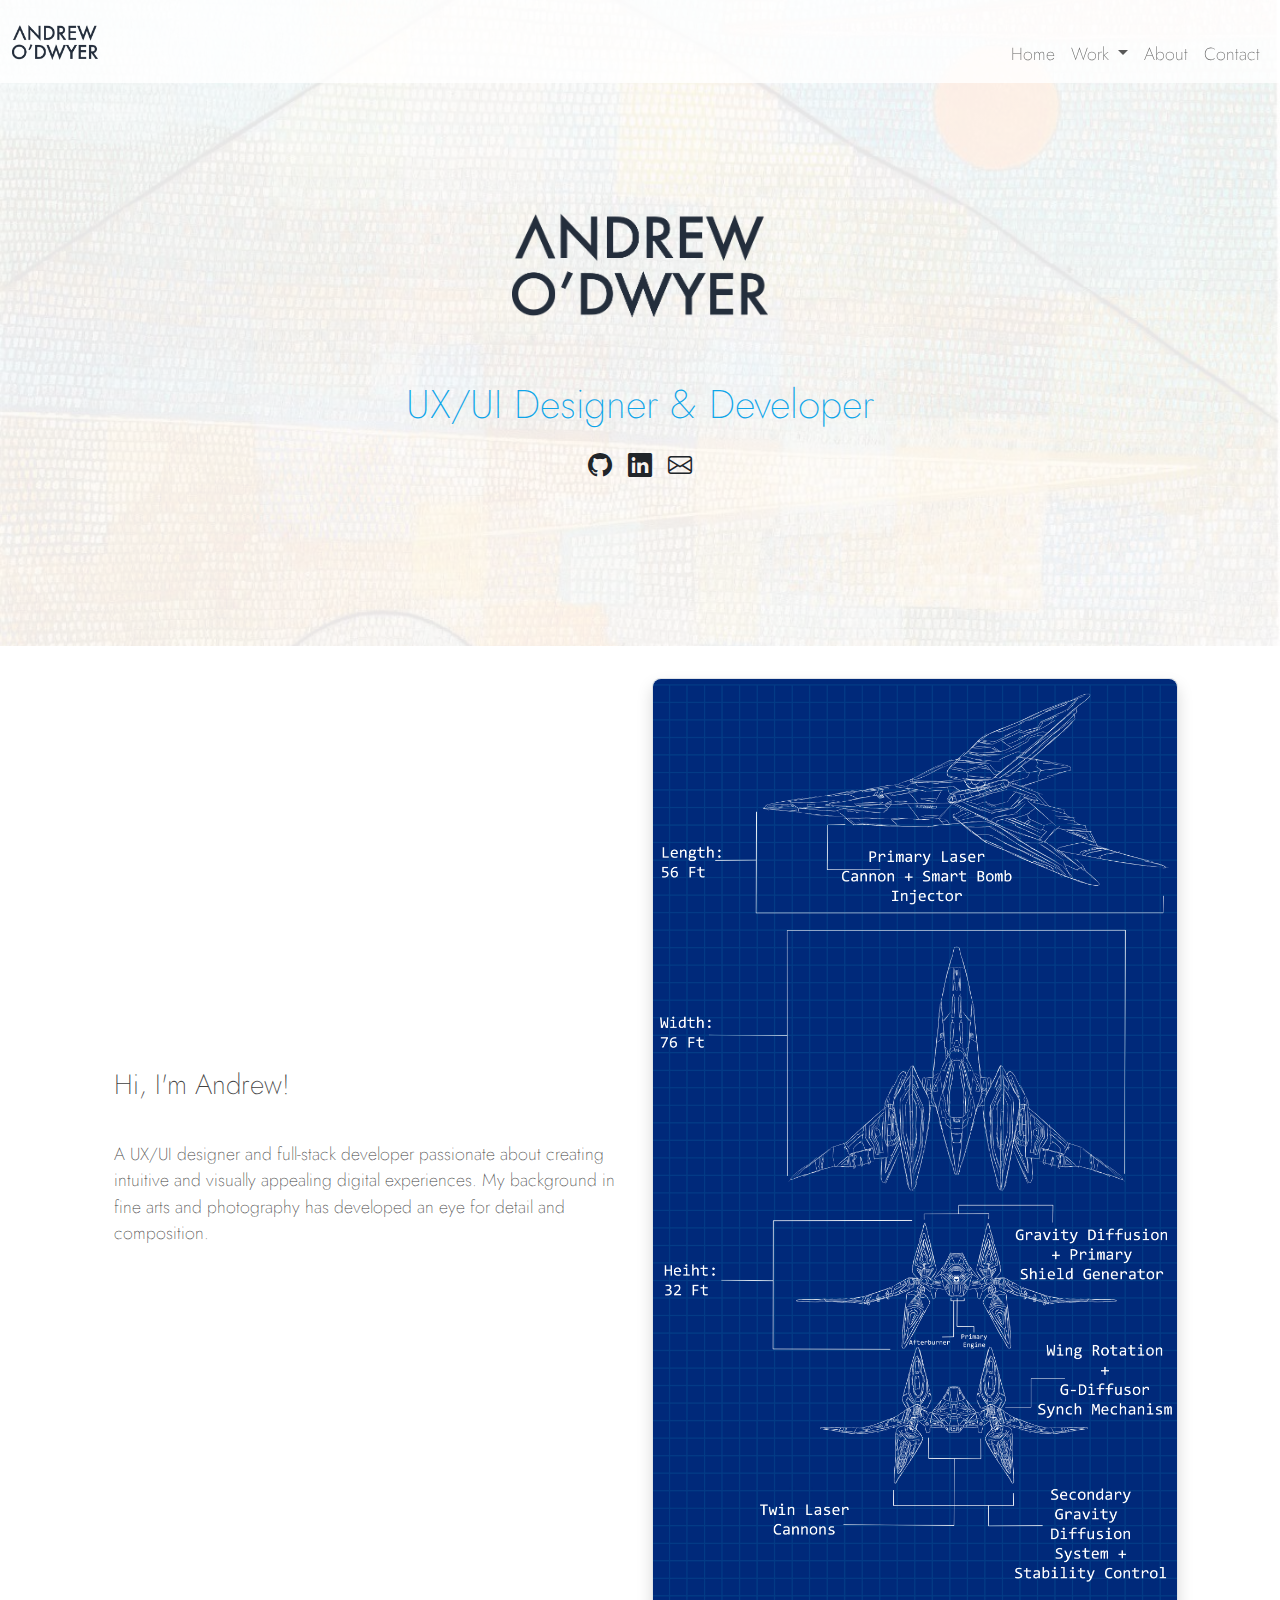
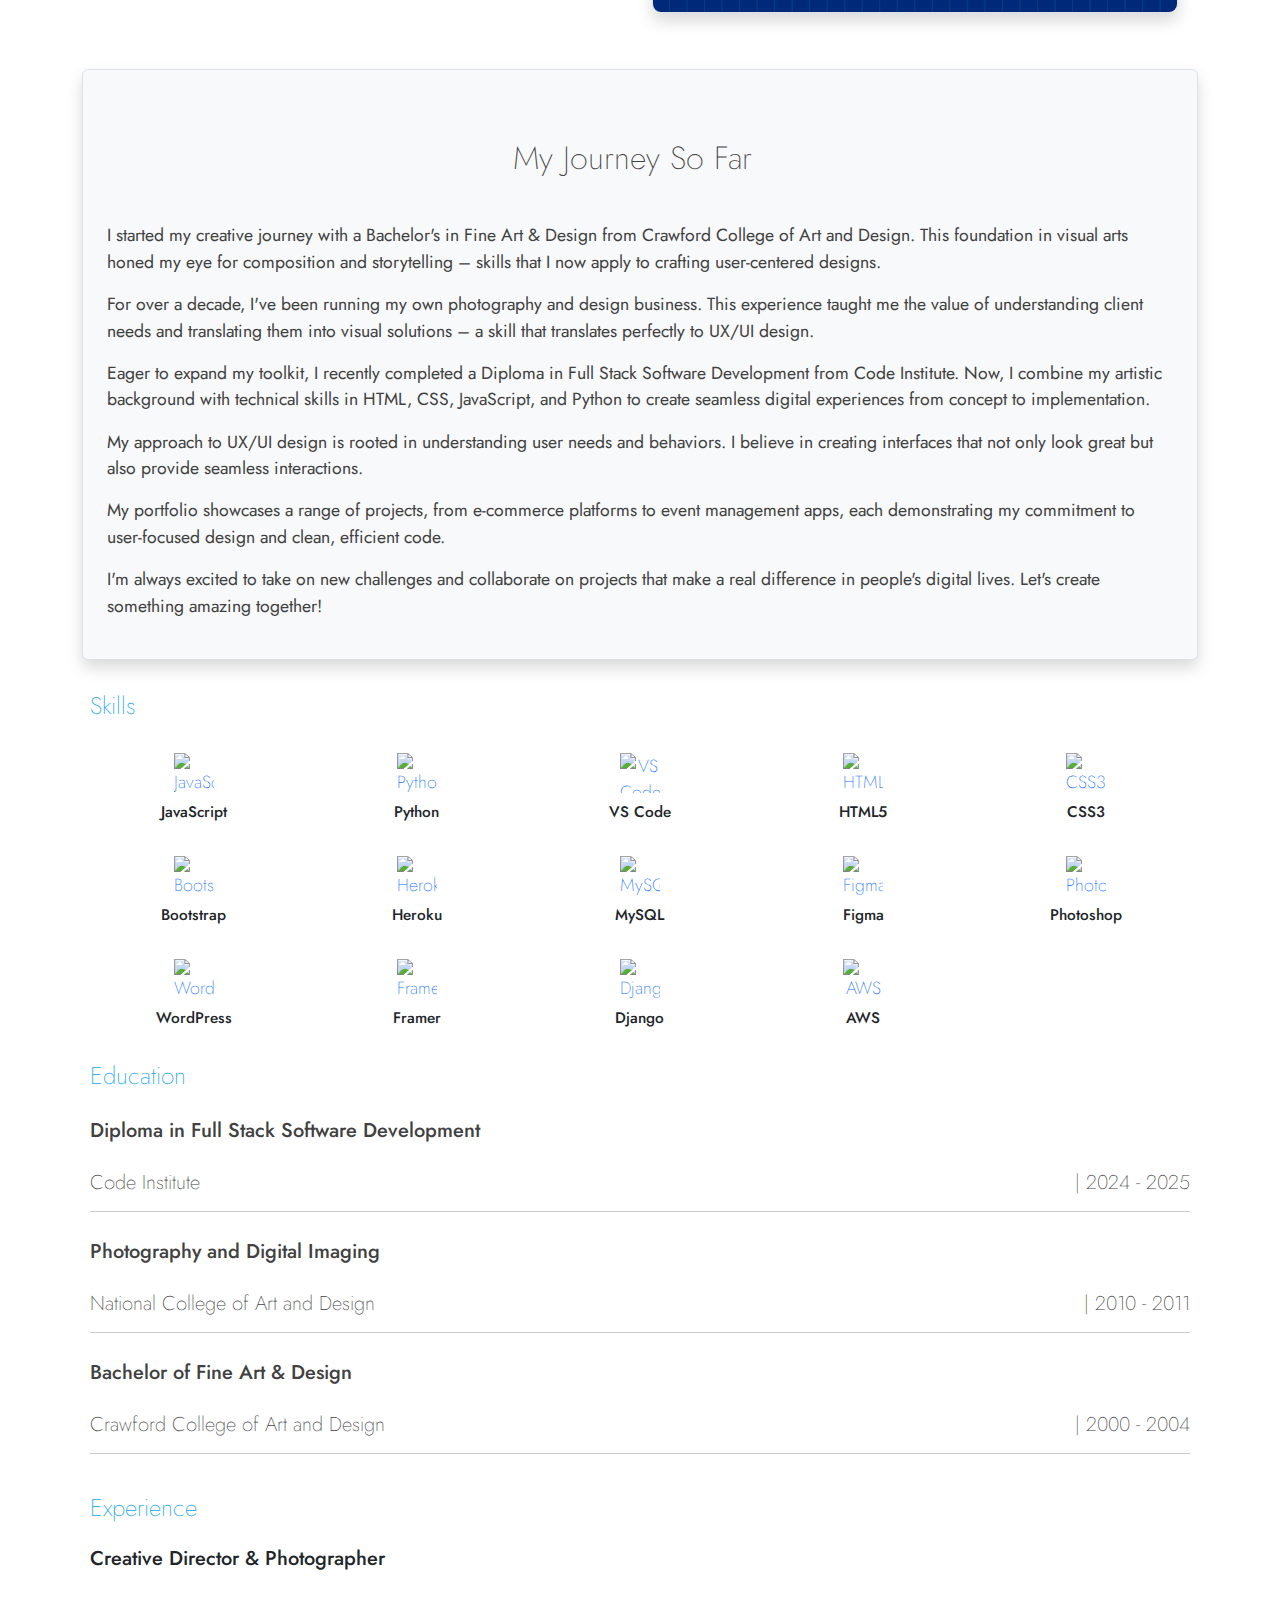
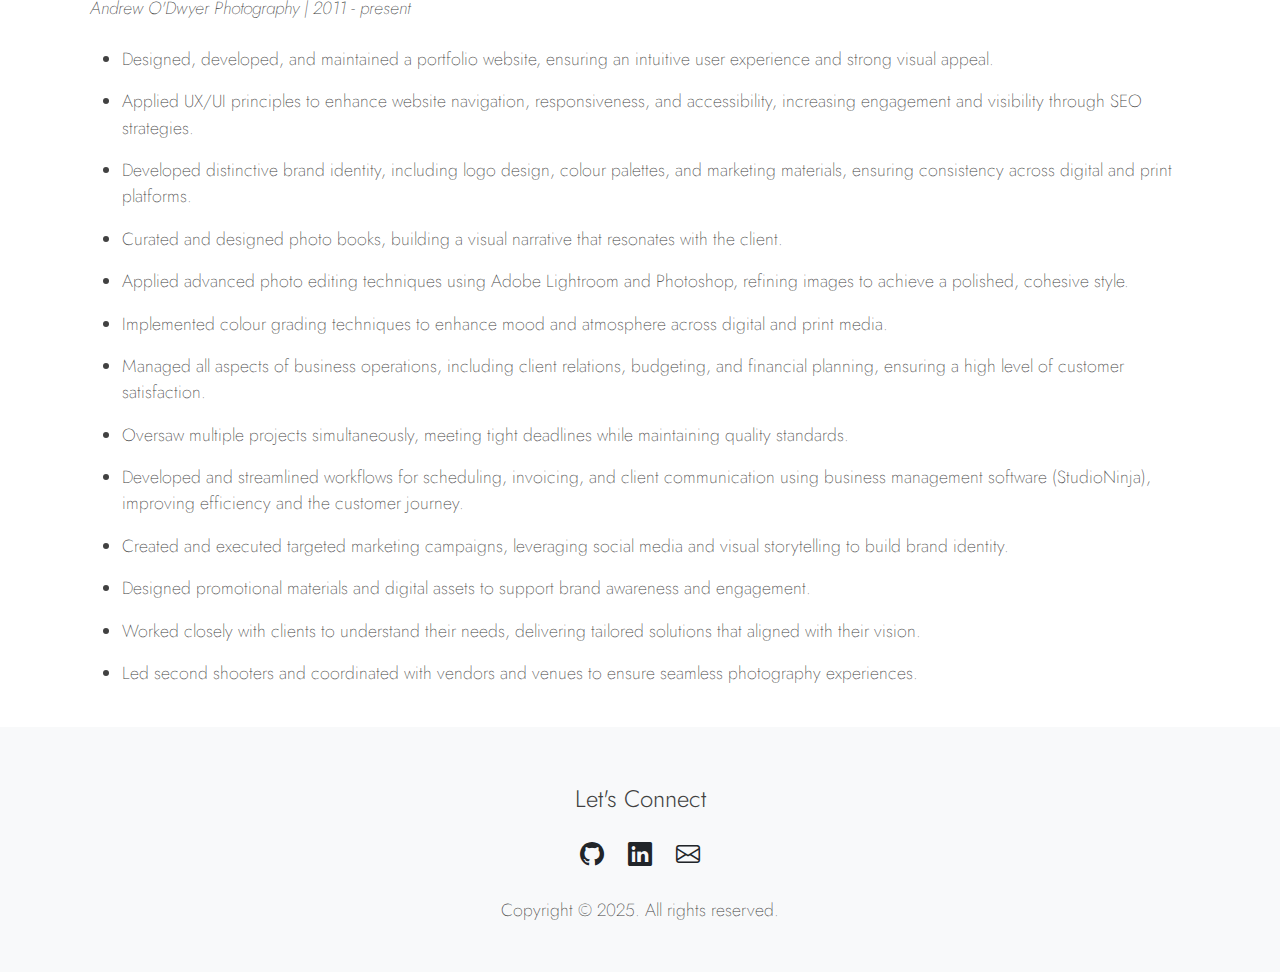
==== about.html @ 013ba784 "about me page layout changed and some text added" ====
<!DOCTYPE html>
<html lang="en">
<head>
    <meta charset="UTF-8">
    <meta name="viewport" content="width=device-width, initial-scale=1.0">
    <title>Portfolio - Andrew O'Dwyer</title>
    <!--Favicon-->
    <link rel="apple-touch-icon" sizes="180x180" href="favicon/apple-touch-icon.png">
    <link rel="icon" type="image/png" sizes="32x32" href="favicon/favicon-32x32.png">
    <link rel="icon" type="image/png" sizes="16x16" href="favicon/favicon-16x16.png">
    <!-- Google Fonts: Jost -->
    <link href="https://fonts.googleapis.com/css2?family=Jost:wght@300;400;500;700&display=swap" rel="stylesheet">
    <!-- Bootstrap CSS -->
    <link href="https://cdn.jsdelivr.net/npm/bootstrap@5.3.0/dist/css/bootstrap.min.css" rel="stylesheet">
    <!-- Bootstrap Icons -->
    <link rel="stylesheet" href="https://cdn.jsdelivr.net/npm/bootstrap-icons@1.11.1/font/bootstrap-icons.css">
    <!-- Custom CSS -->
    <link href="css/style.css" rel="stylesheet">
</head>

  <body>
      <!-- Navigation placeholder -->
      <div id="nav-placeholder"></div>

          <section class="hero align-items-center hero-image-about">
            <div class="text-center pt-5">
                <div class="logo-profile-container d-flex align-items-center justify-content-center">
                    <img src="img/logo.png" alt="Andrew O'Dwyer" class="logo">
                    <!-- <img src="img/I.profile.a.png" alt="Andrew O'Dwyer Profile" class="profile-picture"> -->
                </div>
                <h3 class="text-primary mb-3 thin-text">UX/UI Designer & Developer</h3>
                <div class="d-flex justify-content-center gap-3 py-2">
                  <a href="https://github.com/Andrewodwyer" target="_blank" rel="noopener noreferrer" class="text-decoration-none">
                    <i class="bi bi-github h4 text-dark"></i>
                  </a>
                  <a href="https://www.linkedin.com/in/andrew-o-dwyer/" target="_blank" rel="noopener noreferrer" class="text-decoration-none">
                    <i class="bi bi-linkedin h4 text-dark"></i>
                  </a>
                  <a href="mailto:andrewodwyer.aod@gmail.com" class="text-decoration-none">
                    <i class="bi bi-envelope h4 text-dark"></i>
                  </a>
                </div>
            </div>

        </section>
        
        <main class="container">
          <!-- <section class="mb-2 p-2">
            <div class="container-fluid">

              <div class="row">
                <div class="col-12">
                  <div class="d-flex align-items-center">
      
                    <h3 class="thin-text text-center me-3">
                      Hi, I'm Andrew!
                    </h3>
                  </div>
                </div>
              </div>

              <div class="row">
                <div class="col-12">
                  <p>
                    A UX/UI designer and full-stack developer passionate about creating intuitive and visually
                    appealing digital experiences. My background in fine arts and photography has developed an eye for
                    detail and composition.
                  </p>

                  <p>
                    A UX/UI designer and full-stack developer based in Cork, Ireland. I'm passionate about creating 
                    intuitive digital experiences that blend form and function. When I'm not designing or coding, 
                    you might find me combining coffee drinking and street photography!
                  </p>
                  
                  <p>
                    Proficient in HTML, CSS, JavaScript, and Python, I combine design principles with technical skills
                    to develop comprehensive solutions. I'm driven by the challenge of transforming complex problems into
                    simple, elegant solutions that users find both functional and enjoyable.
                  </p>
                  
                  <p>
                    My approach to UX/UI design is rooted in understanding user needs and behaviours. I believe in creating
                    interfaces that not only look great but also provide seamless interactions.
                  </p>
                </div>
              </div>
            </div>
          </section>

          <div>
            <img src="img/I.profile.a.png" alt="Profile Image" class="profile-picture">
          </div> -->

          <section class="my-4 p-2">
            <div class="container-fluid">
              <!-- Header row with h3 and image side by side -->
              <div class="row align-items-center">
                <!-- Text content: h3 and paragraph (no border, shadow, or rounded corners) -->
                <div class="col-md-6 p-4">
                  <h3 class="thin-text">
                    Hi, I'm Andrew!
                  </h3>
                  <p>
                    A UX/UI designer and full-stack developer passionate about creating intuitive and visually
                    appealing digital experiences. My background in fine arts and photography has developed an eye for
                    detail and composition.
                  </p>
                </div>
          
                <!-- Profile Image inside a div with border, shadow, and rounded corners -->
                <div class="col-md-6">
                  <div class="profile-img-container rounded-3 border shadow">
                    <img src="img/P2-background_arwing_blueprints.png" alt="Profile Image" class="w-100 rounded-3">
                  </div>
                </div>
              </div>
            </div>
          </section>
          
          

          <section id="journey" class="py-4">
            <div class="container-fluid border rounded bg-light p-4 shadow">
              <h2 class="thin-text text-center me-3">My Journey So Far</h2>
              <p class="fw-bolder">I started my creative journey with a Bachelor's in Fine Art & Design from Crawford College of Art and Design. This foundation in visual arts honed my eye for composition and storytelling – skills that I now apply to crafting user-centered designs.</p>
              <p class="fw-bolder">For over a decade, I've been running my own photography and design business. This experience taught me the value of understanding client needs and translating them into visual solutions – a skill that translates perfectly to UX/UI design.</p>
              <p class="fw-bolder">Eager to expand my toolkit, I recently completed a Diploma in Full Stack Software Development from Code Institute. Now, I combine my artistic background with technical skills in HTML, CSS, JavaScript, and Python to create seamless digital experiences from concept to implementation.</p>
              <p class="fw-bolder">My approach to UX/UI design is rooted in understanding user needs and behaviors. I believe in creating interfaces that not only look great but also provide seamless interactions.</p>
              <p class="fw-bolder">My portfolio showcases a range of projects, from e-commerce platforms to event management apps, each demonstrating my commitment to user-focused design and clean, efficient code.</p>
              <p class="fw-bolder">I'm always excited to take on new challenges and collaborate on projects that make a real difference in people's digital lives. Let's create something amazing together!</p>
            </div>
          </section>
          
        
          <section class="mb-2 p-2">
            <h2 class="h4 font-weight-semibold text-primary mb-4">Skills</h2>
            <div class="row row-cols-2 row-cols-sm-3 row-cols-md-4 row-cols-lg-5 g-3">
                <div class="col">
                    <div class="text-center p-2 rounded hover-shadow">
                        <a href="https://developer.mozilla.org/en-US/docs/Web/JavaScript" target="_blank" rel="noreferrer" class="text-decoration-none">
                            <img class="mb-2 mx-auto d-block" style="width: 40px; height: 40px;" src="https://raw.githubusercontent.com/danielcranney/readme-generator/main/public/icons/skills/javascript-colored.svg" alt="JavaScript" />
                            <p class="mb-0 small fw-medium text-body">JavaScript</p>
                        </a>
                    </div>
                </div>
                <div class="col">
                    <div class="text-center p-2 rounded hover-shadow">
                        <a href="https://www.python.org/" target="_blank" rel="noreferrer" class="text-decoration-none">
                            <img class="mb-2 mx-auto d-block" style="width: 40px; height: 40px;" src="https://raw.githubusercontent.com/danielcranney/readme-generator/main/public/icons/skills/python-colored.svg" alt="Python" />
                            <p class="mb-0 small fw-medium text-body">Python</p>
                        </a>
                    </div>
                </div>
                <div class="col">
                    <div class="text-center p-2 rounded hover-shadow">
                        <a href="https://code.visualstudio.com/" target="_blank" rel="noreferrer" class="text-decoration-none">
                            <img class="mb-2 mx-auto d-block" style="width: 40px; height: 40px;" src="https://raw.githubusercontent.com/danielcranney/readme-generator/main/public/icons/skills/visualstudiocode.svg" alt="VS Code" />
                            <p class="mb-0 small fw-medium text-body">VS Code</p>
                        </a>
                    </div>
                </div>
                <div class="col">
                    <div class="text-center p-2 rounded hover-shadow">
                        <a href="https://developer.mozilla.org/en-US/docs/Glossary/HTML5" target="_blank" rel="noreferrer" class="text-decoration-none">
                            <img class="mb-2 mx-auto d-block" style="width: 40px; height: 40px;" src="https://raw.githubusercontent.com/danielcranney/readme-generator/main/public/icons/skills/html5-colored.svg" alt="HTML5" />
                            <p class="mb-0 small fw-medium text-body">HTML5</p>
                        </a>
                    </div>
                </div>
                <div class="col">
                    <div class="text-center p-2 rounded hover-shadow">
                        <a href="https://www.w3.org/TR/CSS/#css" target="_blank" rel="noreferrer" class="text-decoration-none">
                            <img class="mb-2 mx-auto d-block" style="width: 40px; height: 40px;" src="https://raw.githubusercontent.com/danielcranney/readme-generator/main/public/icons/skills/css3-colored.svg" alt="CSS3" />
                            <p class="mb-0 small fw-medium text-body">CSS3</p>
                        </a>
                    </div>
                </div>
                <div class="col">
                    <div class="text-center p-2 rounded hover-shadow">
                        <a href="https://getbootstrap.com/" target="_blank" rel="noreferrer" class="text-decoration-none">
                            <img class="mb-2 mx-auto d-block" style="width: 40px; height: 40px;" src="https://raw.githubusercontent.com/danielcranney/readme-generator/main/public/icons/skills/bootstrap-colored.svg" alt="Bootstrap" />
                            <p class="mb-0 small fw-medium text-body">Bootstrap</p>
                        </a>
                    </div>
                </div>
                <div class="col">
                    <div class="text-center p-2 rounded hover-shadow">
                        <a href="https://www.heroku.com/" target="_blank" rel="noreferrer" class="text-decoration-none">
                            <img class="mb-2 mx-auto d-block" style="width: 40px; height: 40px;" src="https://raw.githubusercontent.com/danielcranney/readme-generator/main/public/icons/skills/heroku-colored.svg" alt="Heroku" />
                            <p class="mb-0 small fw-medium text-body">Heroku</p>
                        </a>
                    </div>
                </div>
                <div class="col">
                    <div class="text-center p-2 rounded hover-shadow">
                        <a href="https://www.mysql.com/" target="_blank" rel="noreferrer" class="text-decoration-none">
                            <img class="mb-2 mx-auto d-block" style="width: 40px; height: 40px;" src="https://raw.githubusercontent.com/danielcranney/readme-generator/main/public/icons/skills/mysql-colored.svg" alt="MySQL" />
                            <p class="mb-0 small fw-medium text-body">MySQL</p>
                        </a>
                    </div>
                </div>
                <div class="col">
                    <div class="text-center p-2 rounded hover-shadow">
                        <a href="https://www.figma.com/" target="_blank" rel="noreferrer" class="text-decoration-none">
                            <img class="mb-2 mx-auto d-block" style="width: 40px; height: 40px;" src="https://raw.githubusercontent.com/danielcranney/readme-generator/main/public/icons/skills/figma-colored.svg" alt="Figma" />
                            <p class="mb-0 small fw-medium text-body">Figma</p>
                        </a>
                    </div>
                </div>
                <div class="col">
                    <div class="text-center p-2 rounded hover-shadow">
                        <a href="https://www.adobe.com/uk/products/photoshop.html" target="_blank" rel="noreferrer" class="text-decoration-none">
                            <img class="mb-2 mx-auto d-block" style="width: 40px; height: 40px;" src="https://raw.githubusercontent.com/danielcranney/readme-generator/main/public/icons/skills/photoshop-colored.svg" alt="Photoshop" />
                            <p class="mb-0 small fw-medium text-body">Photoshop</p>
                        </a>
                    </div>
                </div>
                <div class="col">
                    <div class="text-center p-2 rounded hover-shadow">
                        <a href="https://wordpress.com" target="_blank" rel="noreferrer" class="text-decoration-none">
                            <img class="mb-2 mx-auto d-block" style="width: 40px; height: 40px;" src="https://raw.githubusercontent.com/danielcranney/readme-generator/main/public/icons/skills/wordpress-colored.svg" alt="WordPress" />
                            <p class="mb-0 small fw-medium text-body">WordPress</p>
                        </a>
                    </div>
                </div>
                <div class="col">
                    <div class="text-center p-2 rounded hover-shadow">
                        <a href="https://framer.com" target="_blank" rel="noreferrer" class="text-decoration-none">
                            <img class="mb-2 mx-auto d-block" style="width: 40px; height: 40px;" src="https://raw.githubusercontent.com/danielcranney/readme-generator/main/public/icons/skills/framer-colored.svg" alt="Framer" />
                            <p class="mb-0 small fw-medium text-body">Framer</p>
                        </a>
                    </div>
                </div>
                <div class="col">
                    <div class="text-center p-2 rounded hover-shadow">
                        <a href="https://www.djangoproject.com/" target="_blank" rel="noreferrer" class="text-decoration-none">
                            <img class="mb-2 mx-auto d-block" style="width: 40px; height: 40px;" src="https://raw.githubusercontent.com/danielcranney/readme-generator/main/public/icons/skills/django-colored.svg" alt="Django" />
                            <p class="mb-0 small fw-medium text-body">Django</p>
                        </a>
                    </div>
                </div>
                <div class="col">
                    <div class="text-center p-2 rounded hover-shadow">
                        <a href="https://aws.amazon.com" target="_blank" rel="noreferrer" class="text-decoration-none">
                            <img class="mb-2 mx-auto d-block" style="width: 40px; height: 40px;" src="https://raw.githubusercontent.com/danielcranney/readme-generator/main/public/icons/skills/aws-colored.svg" alt="AWS" />
                            <p class="mb-0 small fw-medium text-body">AWS</p>
                        </a>
                    </div>
                </div>
            </div>
          </section>
      
          <section class="mb-2 p-2">
            <h2 class="h4 font-weight-semibold text-primary mb-2">Education</h2>
            <div>
              <h5 class="font-weight-semibold">Diploma in Full Stack Software Development</h5>
              <div class="d-flex justify-content-between flex-wrap">
                <h5 class="thin-text my-0">Code Institute </h5> 
                <h5 class="float-end my-0 thin-text">| 2024 - 2025</h5>
              </div>
              <hr>
            </div>
            <div>
              <h5 class="font-weight-semibold">Photography and Digital Imaging</h5>
              <div class="d-flex justify-content-between flex-wrap">
                <h5 class="thin-text my-0">National College of Art and Design</h5> 
                <h5 class="float-end my-0 thin-text">| 2010 - 2011</h5>
              </div>
            </div>
            <hr>
            <div>
              <h5 class="font-weight-semibold">Bachelor of Fine Art & Design</h5>
              <div class="d-flex justify-content-between flex-wrap">
                <h5 class="thin-text my-0">Crawford College of Art and Design</h5> 
                <h5 class="float-end my-0 thin-text">| 2000 - 2004</h5>
              </div>
            <hr>
          </section>

          <section class="mb-2 p-2">
              <h2 class="h4 font-weight-semibold text-primary">Experience</h2>
              <div>
                <h3 class="h5 font-weight-semibold my-4">Creative Director & Photographer</h3>
                <p class="fst-italic">Andrew O'Dwyer Photography | 2011 - present</p>
                <ul>
                  <li class="mb-3">
                      Designed, developed, and maintained a portfolio website, ensuring an intuitive user experience and strong
                      visual appeal.
                    </li>
                    <li class="mb-3">
                      Applied UX/UI principles to enhance website navigation, responsiveness, and accessibility, increasing 
                      engagement and visibility through SEO strategies.
                    </li>
                    <li class="mb-3">
                      Developed distinctive brand identity, including logo design, colour palettes, and marketing materials, ensuring
                      consistency across digital and print platforms.
                    </li>
                    <li class="mb-3">
                      Curated and designed photo books, building a visual narrative that resonates with the client.
                    </li>
                    <li class="mb-3">
                      Applied advanced photo editing techniques using Adobe Lightroom and Photoshop, refining images to
                      achieve a polished, cohesive style.
                    </li>
                    <li class="mb-3">
                      Implemented colour grading techniques to enhance mood and atmosphere across digital and print media.
                    </li>
                    <li class="mb-3">
                      Managed all aspects of business operations, including client relations, budgeting, and financial planning,
                      ensuring a high level of customer satisfaction.
                    </li>
                    <li class="mb-3">
                      Oversaw multiple projects simultaneously, meeting tight deadlines while maintaining quality standards.
                    </li>
                    <li class="mb-3">
                      Developed and streamlined workflows for scheduling, invoicing, and client communication using business
                      management software (StudioNinja), improving efficiency and the customer journey.
                    </li>
                    <li class="mb-3">
                      Created and executed targeted marketing campaigns, leveraging social media and visual storytelling to build
                      brand identity.
                    </li>
                    <li class="mb-3">
                      Designed promotional materials and digital assets to support brand awareness and engagement.
                    </li>
                    <li class="mb-3">
                      Worked closely with clients to understand their needs, delivering tailored solutions that aligned with their
                      vision.
                    </li>
                    <li class="mb-3">
                      Led second shooters and coordinated with vendors and venues to ensure seamless photography experiences.
                    </li>
              </div>
            </section>
      
          <!-- <div class="text-center">
            <a href="/Andrew_ODwyer_CV.pdf" target="_blank" rel="noopener noreferrer" class="btn btn-primary">
              <i class="bi bi-download me-2"></i> Download CV
            </a>
          </div> -->
        </main>

      <!-- Footer placeholder -->
      <div id="footer-placeholder"></div>

      <!-- jQuery (needed for includes) -->
      <script src="https://code.jquery.com/jquery-3.6.0.min.js"></script>
      <!-- Bootstrap JS -->
      <script src="https://cdn.jsdelivr.net/npm/bootstrap@5.3.0/dist/js/bootstrap.bundle.min.js"></script>
      <!-- Custom JS -->
      <script src="js/include.js"></script>
  </body>
</html>
---- css/style.css ----
/* Global styles */
body {
    font-family: 'Jost', sans-serif;
    font-weight: 200;
    overflow-x: hidden; /* Prevents horizontal overflow */
    font-size: 1.1em;
}

p {
    color: rgb(65, 65, 65);
}

.bottom-margin {
    margin-bottom: .9em;
}

ul, h6, h5, h4, h2, h3 {
    margin-bottom: 1.4em;
    margin-top: 1.4em;
    color: rgb(65, 65, 65);
}

img {
    /* max-width: 80vw; */
    height: auto;
    transition: transform 0.3s ease, opacity 0.3s ease; /* Smooth image transition */
}

/* Add transition for smooth scaling effect */
.project-section {
    position: relative;
    overflow: hidden; /* Ensure the image doesn’t overflow outside the section */
}

.section img {
    transition: transform 0.3s ease, box-shadow 0.5s ease; /* Smooth transition */
}

/* When hovering over the entire section, scale the image */
.section:hover img {
    transform: scale(1.05); /* Increase image size */
}

.green{
    background-color: #6C8B89;
}

.blue {
    background-color: #032855;
}

.bg-light-2 {
    background-color: rgba(108, 139, 137, 0.1)
}

.thin-text {
    font-weight: 200;
}

.padding-container {
    padding: 4% 15%;
}

/* Custom padding for sections */
.section-padding {
    padding-left: 5vw; /* 5% of the viewport width */
    padding-right: 5vw; /* 5% of the viewport width */
}

/* Hero Section */
.hero {
    height: 80vh; /* Keep the height of the hero section */
    background-color: #ffffff;
    /* margin-top: 82px;  */
}

/* Hero Section */
.hero-about {
    height: 70vh; /* Keep the height of the hero section */
    background-color: #ffffff;
    /* margin-top: 82px;  */
}

/* Logo Settings */
.logo {
    position: relative;
    width: 20vw; /* Set the initial size relative to viewport width */
    transition: all 0.3s ease; /* Smooth transition for the resizing */
}

/* The logo grows relative to the text size and screen size */
.hero h2 {
    font-size: 3rem; /* Default font size */
}

/* Section animations for when they come into view */
.project-section {
    opacity: 0;
    transform: translateY(50px); /* Initially hidden */
    transition: opacity 0.6s ease-out, transform 0.6s ease-out; /* Smooth transition */
}

.project-section.in-view {
    opacity: 1;
    transform: translateY(0); /* Move to the original position */
}

/* Profile picture styling */
.logo-profile-container {
    position: relative;
    display: inline-block;
    margin-bottom: 1rem;
}

.profile-picture {
    max-width: 4em;
    min-width: 40px; /* Ensures the image doesn't get too small on mobile */
    aspect-ratio: 1/1;
    border-radius: 50%;
    object-fit: cover;
    margin-left: 10px;
    /* border: 1px solid #0ea5e9;  */
    /* box-shadow: 0 2px 5px rgba(0,0,0,0.1); */
}


.project-image {
    transition: transform 0.5s ease;
}

/* Hover effect on images (slow transition on hover) */
.project-image:hover {
    transform: scale(1.02); /* Slight zoom effect */
}

/* Link and Text */
.link-text {
    font-size: 1.2rem !important; 
    font-weight: 400 !important;
}

/* Primary text color */
.text-primary {
    color: #0ea5e9 !important; /* Sky blue color */
    font-weight: 200;
}

/* Icons */
.bi {
    font-size: 1.5rem;
}

/* Navbar styles */
.navbar {
    width: 100%;
    background-color: rgba(255, 255, 255, 0.804);
}

/* .craft-bar {
    width: 100%;
    background-color: rgba(255, 255, 255, 0.804);
    position: relative;
    top: -50px;
} */

.hero-image {
    background: linear-gradient(rgba(255, 255, 255, 0.9), rgba(255, 255, 255, .9)), 
        url('../img/background_card.jpg') no-repeat center center fixed;
    background-size: cover;
    height: calc(100vh - 164px); 
    display: flex;
    align-items: center;
    justify-content: center;
}

.hero-image-about{
    background: linear-gradient(rgba(255, 255, 255, 0.9), rgba(255, 255, 255, .9)), 
    url('../img/background_card.jpg') no-repeat center center fixed;
    background-size: cover;
    height: calc(90vh - 164px); 
    display: flex;
    align-items: center;
    justify-content: center;
}

.high-out{
    transform: translateY(-3rem);
}

/* Card Styling */
.background {
    background-image: url('../img/background_card.jpg');
    background-size: cover;
    background-position: top;
}


/* Contact Section */
.contact-section {
    padding: 120px 0 0 0;
    min-height: calc(100vh - 200px);
    /* background-color: #f8f9fa; */
}

.form-label {
    font-size: 0.75rem;
}


.card {
    border: none;
    /* border-radius: 15px; */
}

/* Increase the size of the background and the space around the icon */
.carousel-control-prev-icon,
.carousel-control-next-icon {
    background-color: #6c757d; /* Dark Grey Background */
    border-radius: 50%; /* Make the background circular */
}

/* Optionally adjust the size of the icon */
.carousel-control-prev-icon::before,
.carousel-control-next-icon::before {
    font-size: 1.5rem; /* Make the icon itself bigger */
}


.form-control {
    border-radius: 0px;
    padding: 0.75rem;
    border: 1px solid #dee2e6;
}

.form-control:focus {
    border-color: #0ea5e9;
    box-shadow: 0 0 0 0.2rem rgba(14, 165, 233, 0.25);
}

.btn-primary {
    background-color: #0ea5e9;
    border-color: #0ea5e9;
    padding: 0.75rem;
    /* border-radius: 8px; */
    transition: all 0.3s ease;
}

.btn-primary:hover {
    background-color: #0284c7;
    border-color: #0284c7;
    transform: translateY(-2px);
}

/* Skills Section */
.skill-img {
    width: 36px;
    height: 36px;
    /* margin: 8px; */
    padding: 4px;
}


.navlogo {
    padding:0;
    max-height: 40px;
    transition: transform 0.8s ease-in-out, margin-left 0.8s ease-in-out;
    z-index: 999;
}

.center-logo {
    transform: translateX(calc(48vw - 50%)); /* Moves the logo to the center smoothly */
    
}

.portfolio-page {
    margin-left: 10%; 
    margin-right: 10%;
}

/* Animation */

/* Animated Down Arrow */
.down-arrow-container {
    margin-bottom: 15px;
}

.animated-arrow {
    font-size: 2rem;
    animation: bounce 2s infinite;
    display: inline-block;
}

@keyframes bounce {
    0%, 20%, 50%, 80%, 100% {
        transform: translateY(0);
    }
    40% {
        transform: translateY(-10px);
    }
    60% {
        transform: translateY(-5px);
    }
}

.gif{
    background: linear-gradient(rgba(255, 255, 255, 0.9), rgba(255, 255, 255, .9)), 
        url("https://media2.giphy.com/media/v1.Y2lkPTc5MGI3NjExbmJhMHprMDMxNWt3eGNwNmtkaXAwdGhoeGE0dmd6eDczeHN5NDR6NyZlcD12MV9pbnRlcm5hbF9naWZfYnlfaWQmY3Q9cw/AdGJTq4glfUrABEm5z/giphy.gif");
        background-size: cover;
}

/* Logo resizes depending on the screen size (relative to font size) */
@media (max-width: 2600px) {

    .hero h3 {
        font-size: 2.5rem; /* Smaller text on medium screens */
    }
    .hero p {
        font-size: 1.8rem; /* Adjust text size */
    }
}

@media (max-width: 1200px) {

    .hero h3 {
        font-size: 1.6rem; /* Smaller text on medium screens */
    }
    .hero p {
        font-size: 1.2rem; /* Adjust text size */
    }
}

@media (max-width: 992px) {
    .hero h3 {
        font-size: 1.6rem; /* Further reduce text size for smaller screens */
    }
    .hero p {
        font-size: 1.2rem; /* Adjust text size */
    }
}

@media (max-width: 768px) {
    .navlogo {
        max-height: 33px;
    }

    .hero h3 {
        font-size: 1.6rem; /* Adjust text size */
    }

    .contact-section {
        padding: 80px 0 0 0;
    }

    .card-body {
        padding: 2rem !important;
        font-size: small;
    }
    .hero p {
        font-size: 1.2rem; /* Adjust text size */
    }
}

@media (max-width: 480px) {

    .navlogo {
        max-height: 30px;
    }

    .logo {
        width: 40vw; /* Even larger logo for very small screens */
    }
    .hero h3 {
        font-size: 1rem; /* Adjust text size */
    }
    .hero p {
        font-size: .8rem; /* Adjust text size */
    }

    .hero {
        max-height: 60vh;
    }
}
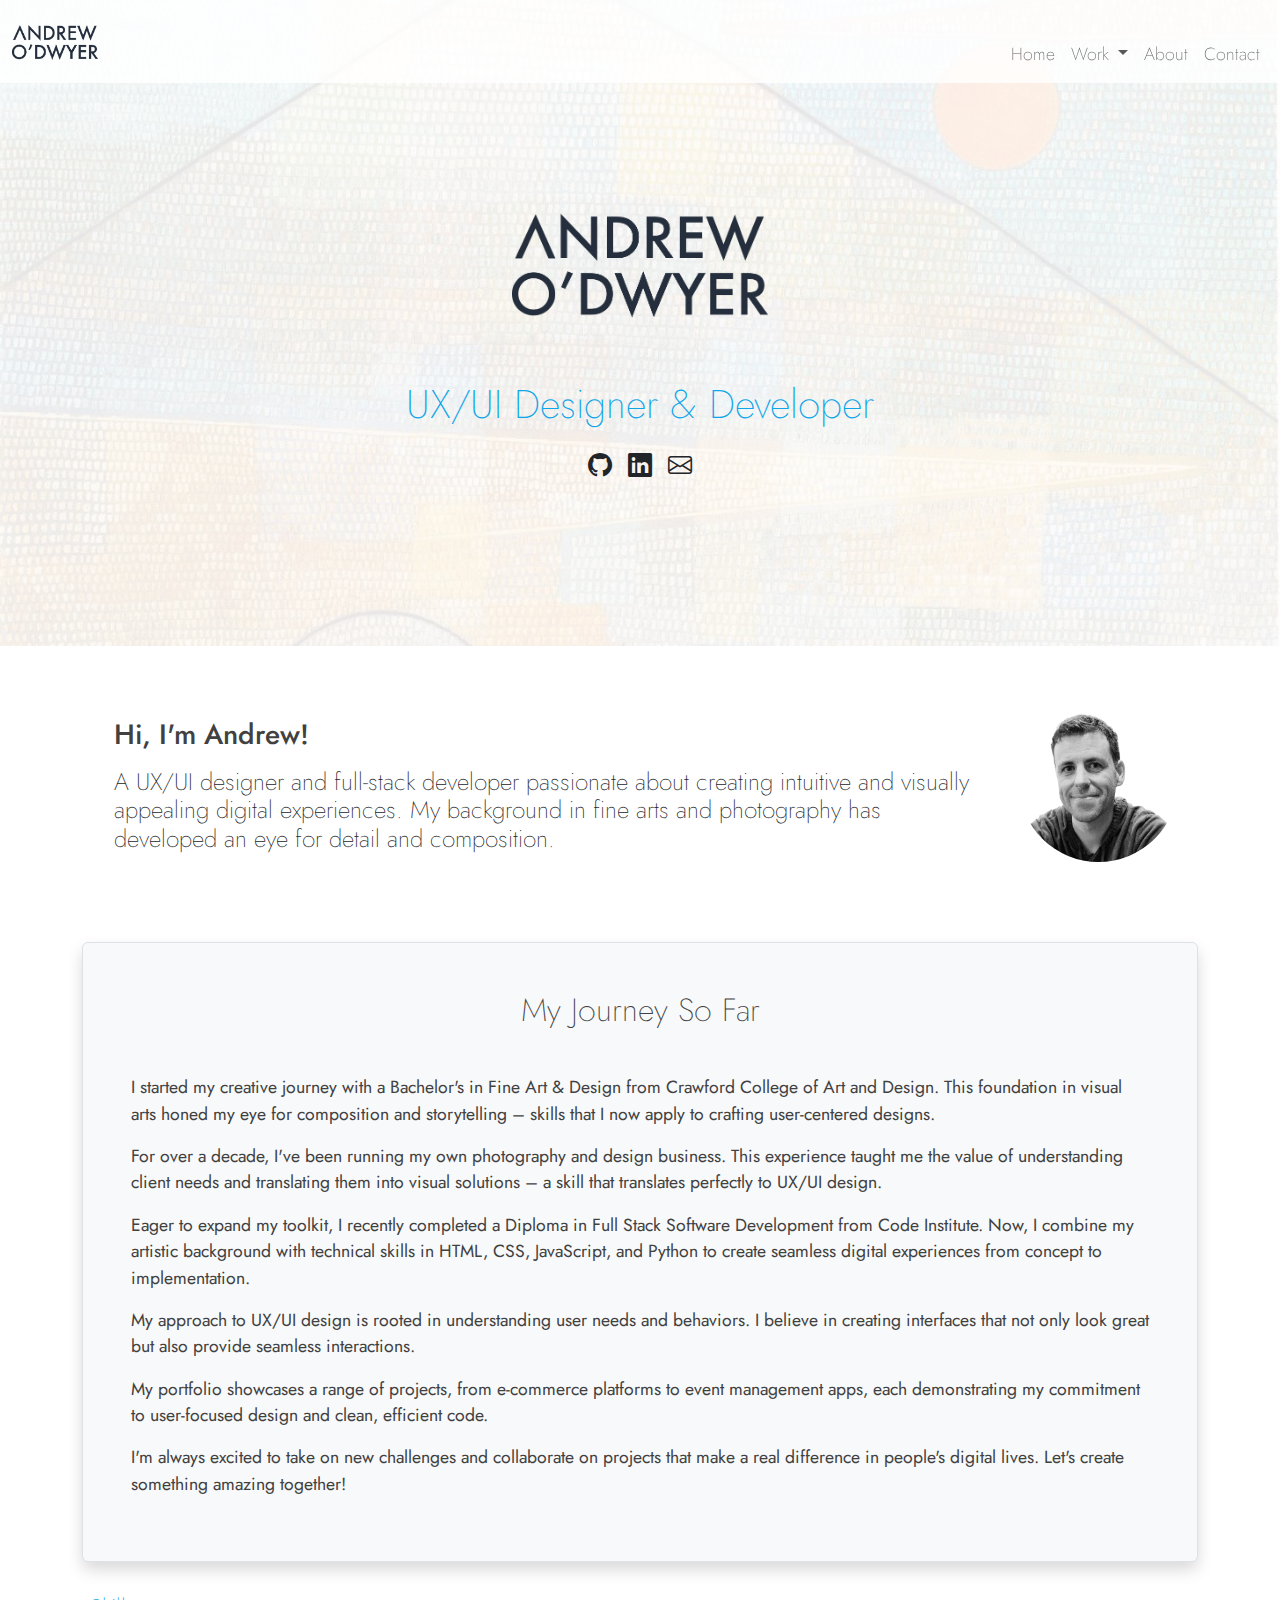
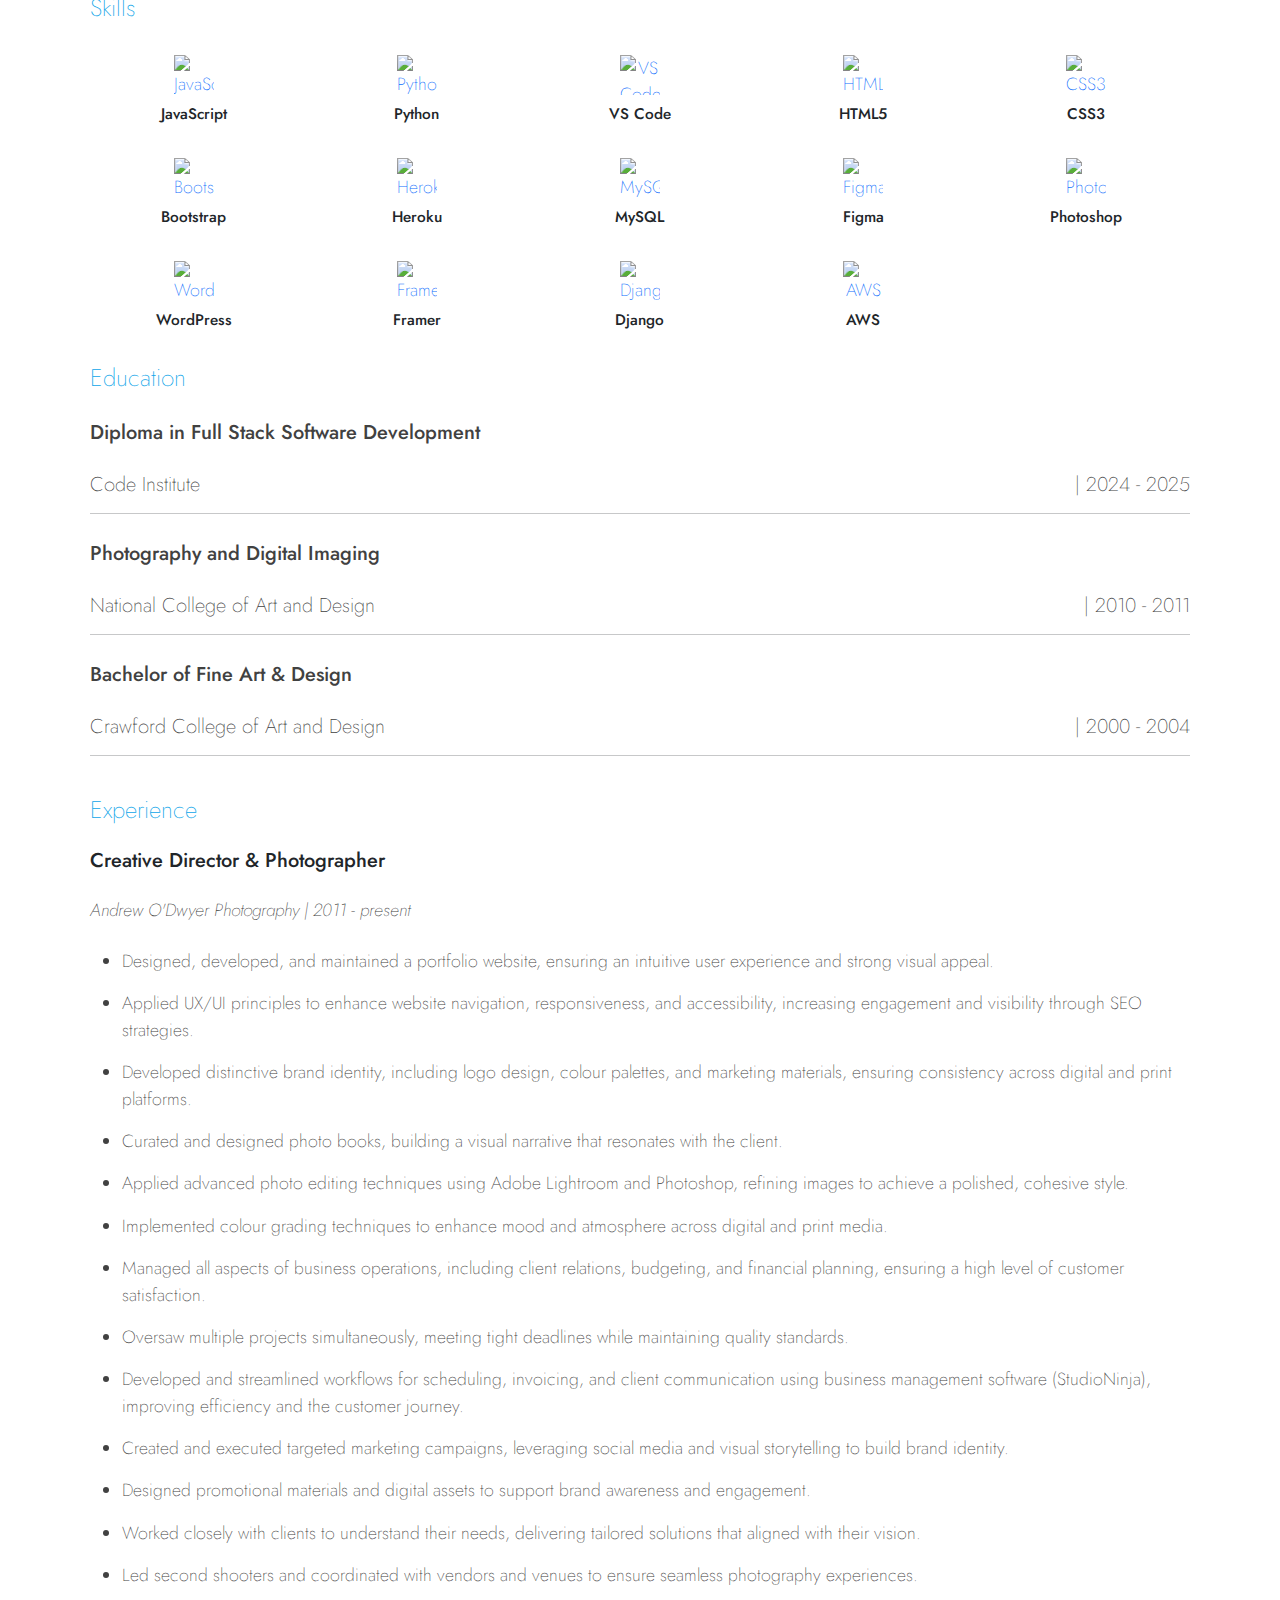
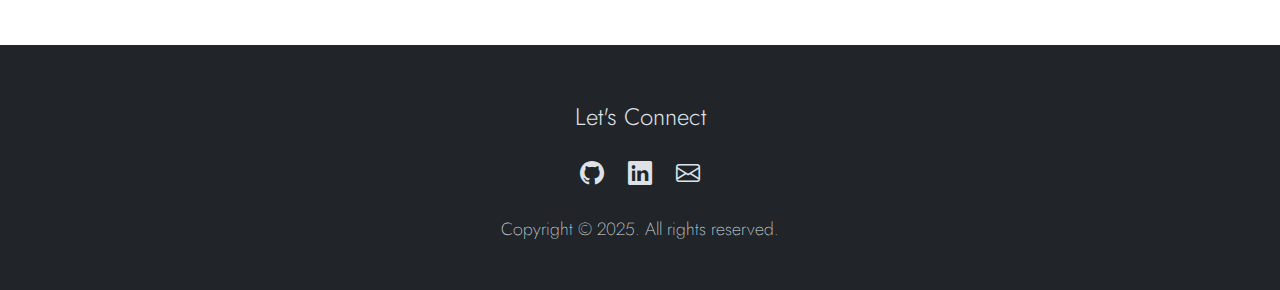
==== commit a0efa06b: "change to footer color and about me div size of text and image" ====
--- a/about.html
+++ b/about.html
@@ -97,11 +97,11 @@
               <!-- Header row with h3 and image side by side -->
               <div class="row align-items-center">
                 <!-- Text content: h3 and paragraph (no border, shadow, or rounded corners) -->
-                <div class="col-md-6 p-4">
-                  <h3 class="thin-text">
+                <div class="col-md-10 p-4">
+                  <h3 class=" my-3">
                     Hi, I'm Andrew!
                   </h3>
-                  <p>
+                  <p class="h4 thin-text">
                     A UX/UI designer and full-stack developer passionate about creating intuitive and visually
                     appealing digital experiences. My background in fine arts and photography has developed an eye for
                     detail and composition.
@@ -109,9 +109,9 @@
                 </div>
           
                 <!-- Profile Image inside a div with border, shadow, and rounded corners -->
-                <div class="col-md-6">
-                  <div class="profile-img-container rounded-3 border shadow">
-                    <img src="img/P2-background_arwing_blueprints.png" alt="Profile Image" class="w-100 rounded-3">
+                <div class="col-md-2">
+                  <div class="profile-img-container rounded-circle overflow-hidden">
+                    <img src="img/I.profile.a.png" alt="Profile Image" class="img-fluid w-100 object-fit-cover">
                   </div>
                 </div>
               </div>
@@ -121,8 +121,8 @@
           
 
           <section id="journey" class="py-4">
-            <div class="container-fluid border rounded bg-light p-4 shadow">
-              <h2 class="thin-text text-center me-3">My Journey So Far</h2>
+            <div class="container-fluid border rounded bg-light p-5 shadow">
+              <h2 class="thin-text text-center mt-0">My Journey So Far</h2>
               <p class="fw-bolder">I started my creative journey with a Bachelor's in Fine Art & Design from Crawford College of Art and Design. This foundation in visual arts honed my eye for composition and storytelling – skills that I now apply to crafting user-centered designs.</p>
               <p class="fw-bolder">For over a decade, I've been running my own photography and design business. This experience taught me the value of understanding client needs and translating them into visual solutions – a skill that translates perfectly to UX/UI design.</p>
               <p class="fw-bolder">Eager to expand my toolkit, I recently completed a Diploma in Full Stack Software Development from Code Institute. Now, I combine my artistic background with technical skills in HTML, CSS, JavaScript, and Python to create seamless digital experiences from concept to implementation.</p>
--- a/css/style.css
+++ b/css/style.css
@@ -20,6 +20,10 @@
     color: rgb(65, 65, 65);
 }
 
+.text-light {
+    color: #dee2e6 !important;
+}
+
 img {
     /* max-width: 80vw; */
     height: auto;
@@ -56,6 +60,7 @@
 .thin-text {
     font-weight: 200;
 }
+
 
 .padding-container {
     padding: 4% 15%;
@@ -123,6 +128,12 @@
     /* box-shadow: 0 2px 5px rgba(0,0,0,0.1); */
 }
 
+/* .hard-shadow-1{
+    border-right: 10px solid #0b6995;
+    border-bottom: 10px solid #0b6995;
+    border-radius: 20px;
+} */
+
 
 .project-image {
     transition: transform 0.5s ease;
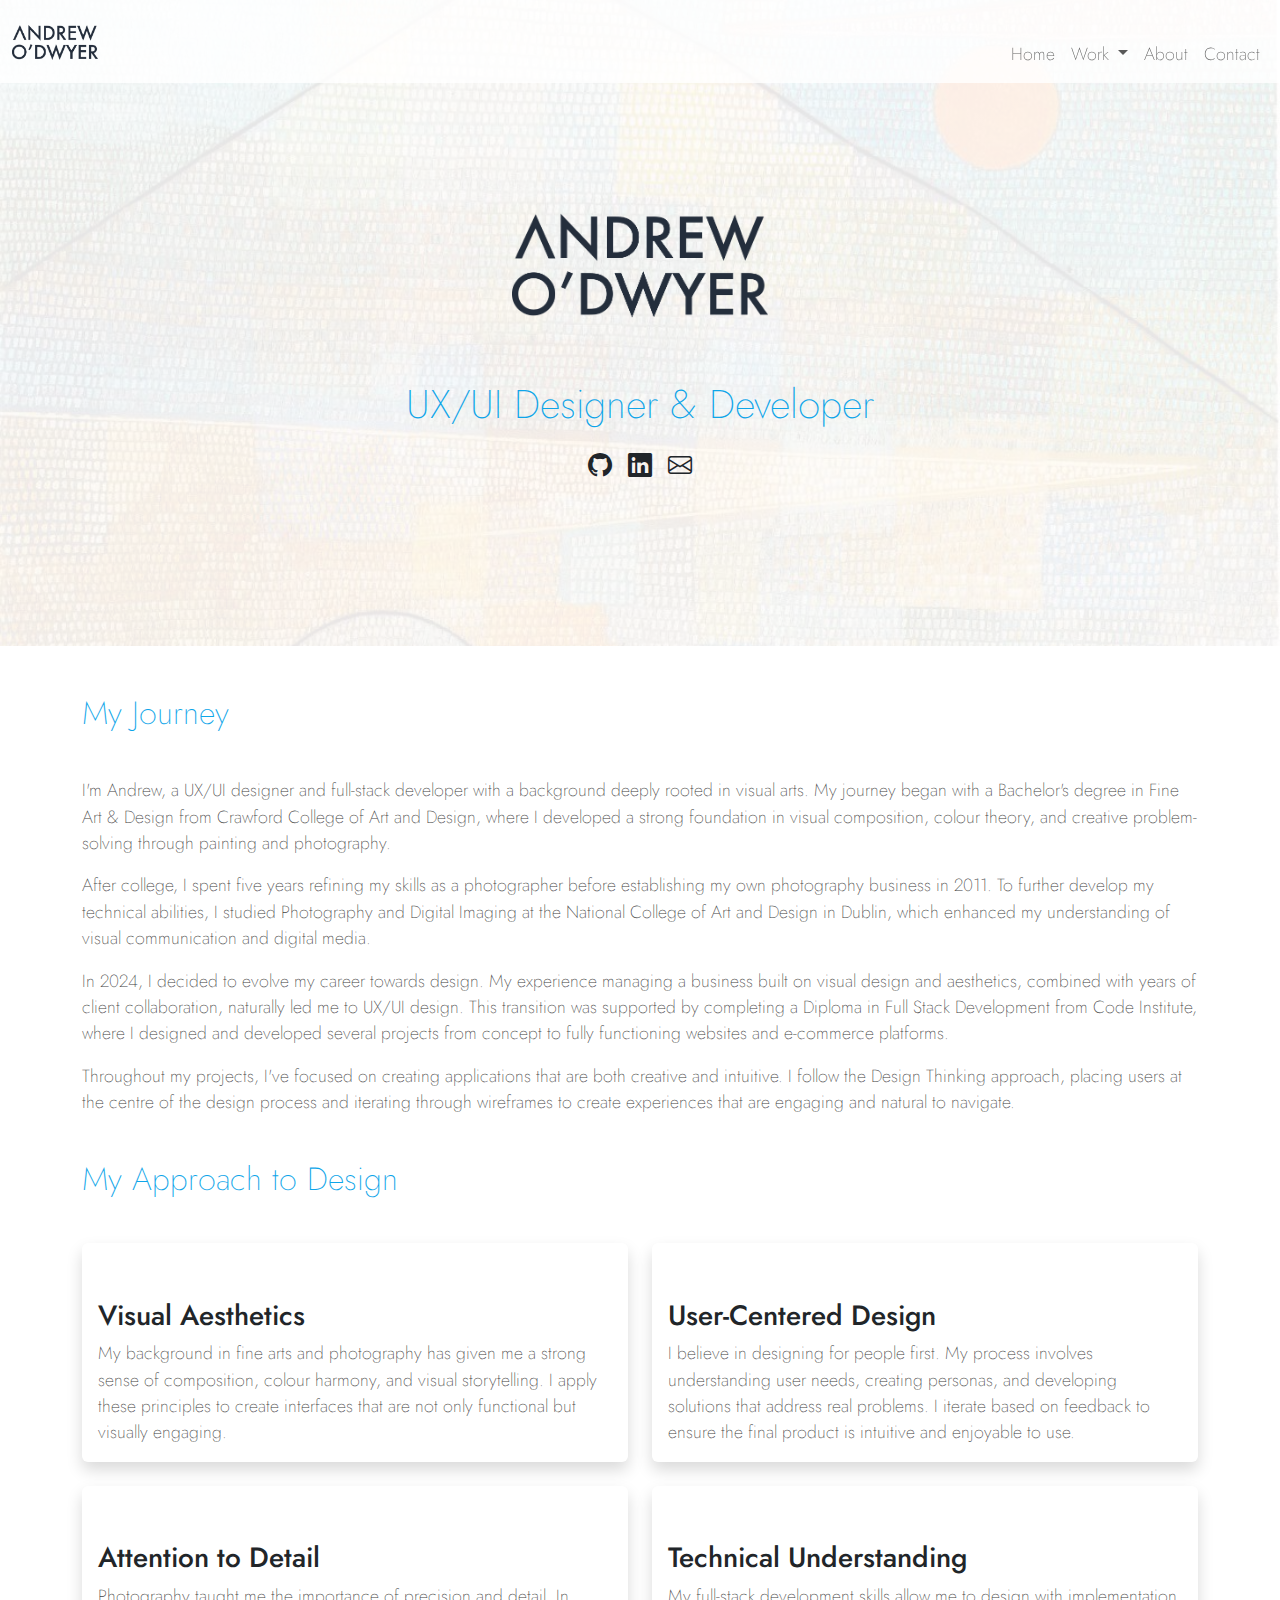
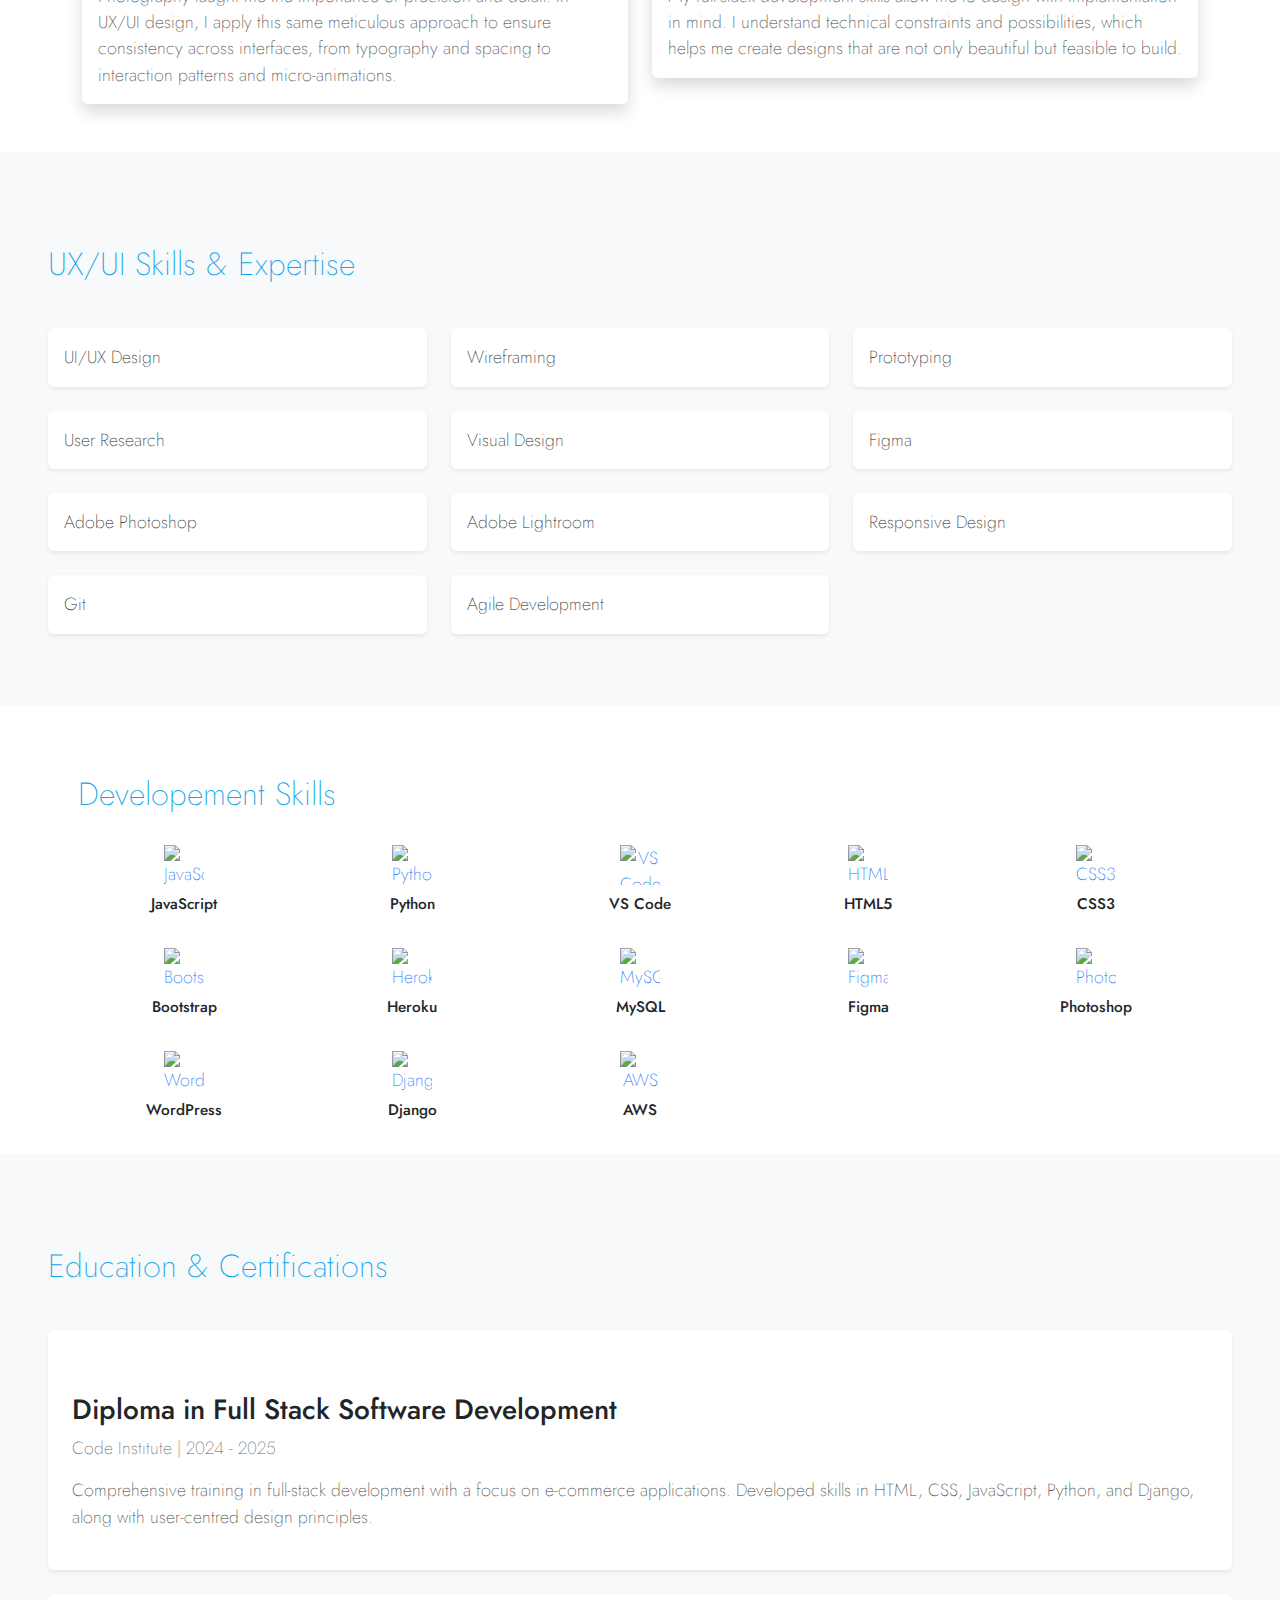
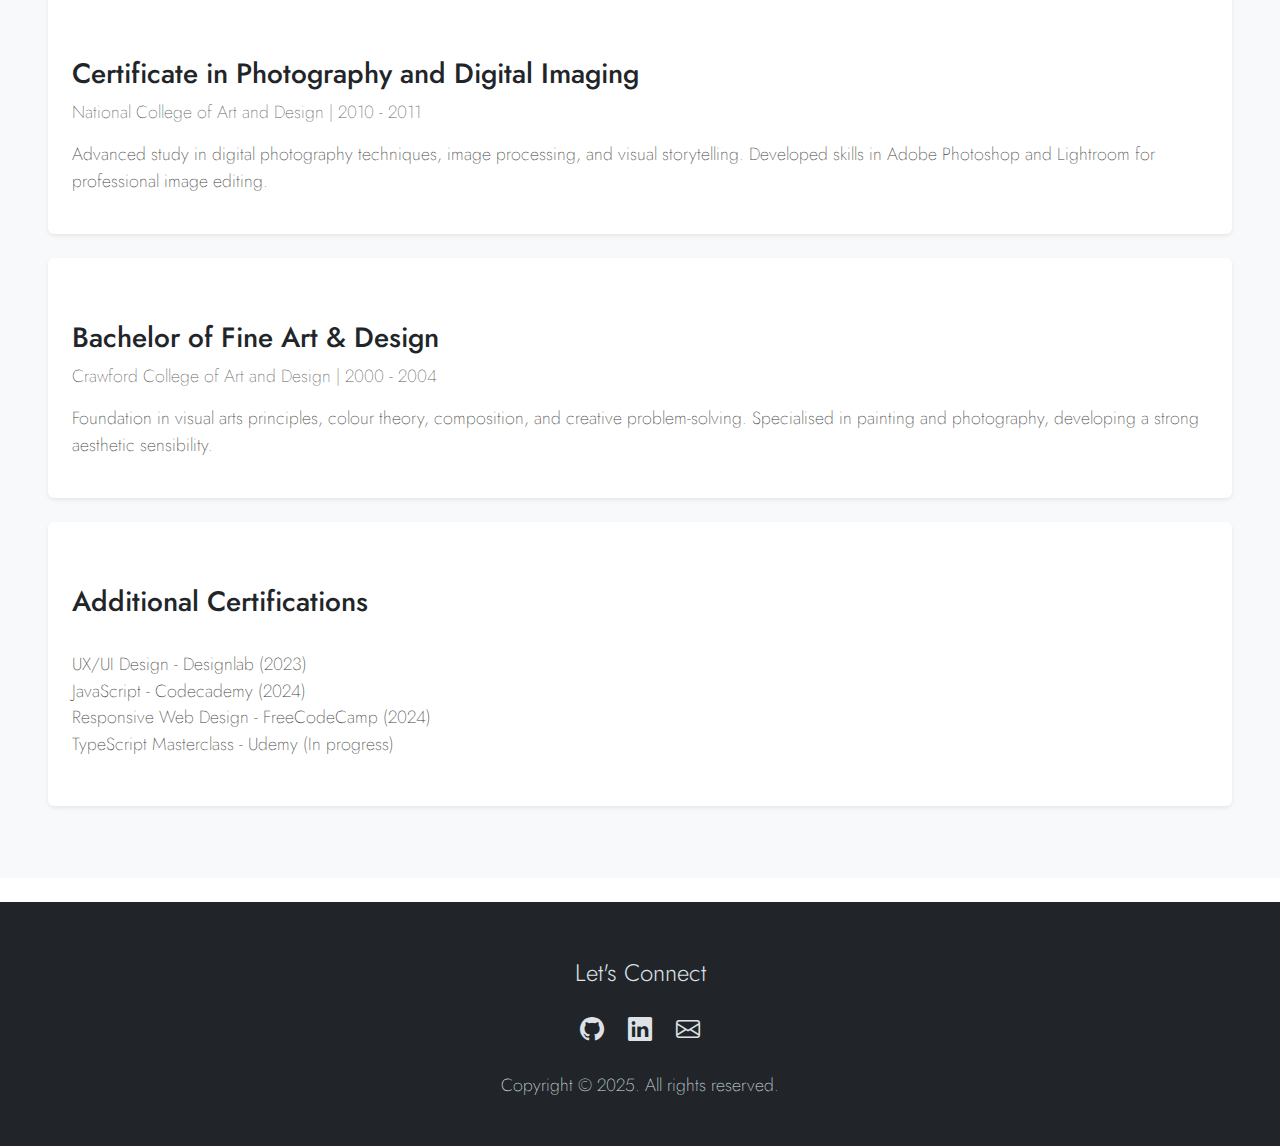
==== commit 4d88a3a9: "new about me page" ====
--- a/about.html
+++ b/about.html
@@ -4,7 +4,7 @@
     <meta charset="UTF-8">
     <meta name="viewport" content="width=device-width, initial-scale=1.0">
     <title>Portfolio - Andrew O'Dwyer</title>
-    <!--Favicon-->
+    <!-- Favicon -->
     <link rel="apple-touch-icon" sizes="180x180" href="favicon/apple-touch-icon.png">
     <link rel="icon" type="image/png" sizes="32x32" href="favicon/favicon-32x32.png">
     <link rel="icon" type="image/png" sizes="16x16" href="favicon/favicon-16x16.png">
@@ -18,337 +18,296 @@
     <link href="css/style.css" rel="stylesheet">
 </head>
 
-  <body>
-      <!-- Navigation placeholder -->
-      <div id="nav-placeholder"></div>
-
-          <section class="hero align-items-center hero-image-about">
-            <div class="text-center pt-5">
-                <div class="logo-profile-container d-flex align-items-center justify-content-center">
-                    <img src="img/logo.png" alt="Andrew O'Dwyer" class="logo">
-                    <!-- <img src="img/I.profile.a.png" alt="Andrew O'Dwyer Profile" class="profile-picture"> -->
-                </div>
-                <h3 class="text-primary mb-3 thin-text">UX/UI Designer & Developer</h3>
-                <div class="d-flex justify-content-center gap-3 py-2">
-                  <a href="https://github.com/Andrewodwyer" target="_blank" rel="noopener noreferrer" class="text-decoration-none">
+<body>
+    <!-- Navigation placeholder -->
+    <div id="nav-placeholder"></div>
+
+    <!-- Hero Section -->
+    <section class="hero align-items-center hero-image-about mb-5">
+        <div class="text-center pt-5">
+            <div class="logo-profile-container d-flex align-items-center justify-content-center mb-3">
+                <img src="img/logo.png" alt="Andrew O'Dwyer" class="logo">
+                <!-- <img src="img/I.profile.a.png" alt="Andrew O'Dwyer Profile" class="profile-picture"> -->
+            </div>
+            <h3 class="text-primary mb-3 thin-text">UX/UI Designer & Developer</h3>
+            <div class="d-flex justify-content-center gap-3 py-2">
+                <a href="https://github.com/Andrewodwyer" target="_blank" rel="noopener noreferrer" class="text-decoration-none">
                     <i class="bi bi-github h4 text-dark"></i>
-                  </a>
-                  <a href="https://www.linkedin.com/in/andrew-o-dwyer/" target="_blank" rel="noopener noreferrer" class="text-decoration-none">
+                </a>
+                <a href="https://www.linkedin.com/in/andrew-o-dwyer/" target="_blank" rel="noopener noreferrer" class="text-decoration-none">
                     <i class="bi bi-linkedin h4 text-dark"></i>
-                  </a>
-                  <a href="mailto:andrewodwyer.aod@gmail.com" class="text-decoration-none">
+                </a>
+                <a href="mailto:andrewodwyer.aod@gmail.com" class="text-decoration-none">
                     <i class="bi bi-envelope h4 text-dark"></i>
-                  </a>
-                </div>
-            </div>
-
-        </section>
-        
-        <main class="container">
-          <!-- <section class="mb-2 p-2">
-            <div class="container-fluid">
-
-              <div class="row">
-                <div class="col-12">
-                  <div class="d-flex align-items-center">
-      
-                    <h3 class="thin-text text-center me-3">
-                      Hi, I'm Andrew!
-                    </h3>
-                  </div>
-                </div>
-              </div>
-
-              <div class="row">
-                <div class="col-12">
-                  <p>
-                    A UX/UI designer and full-stack developer passionate about creating intuitive and visually
-                    appealing digital experiences. My background in fine arts and photography has developed an eye for
-                    detail and composition.
-                  </p>
-
-                  <p>
-                    A UX/UI designer and full-stack developer based in Cork, Ireland. I'm passionate about creating 
-                    intuitive digital experiences that blend form and function. When I'm not designing or coding, 
-                    you might find me combining coffee drinking and street photography!
-                  </p>
-                  
-                  <p>
-                    Proficient in HTML, CSS, JavaScript, and Python, I combine design principles with technical skills
-                    to develop comprehensive solutions. I'm driven by the challenge of transforming complex problems into
-                    simple, elegant solutions that users find both functional and enjoyable.
-                  </p>
-                  
-                  <p>
-                    My approach to UX/UI design is rooted in understanding user needs and behaviours. I believe in creating
-                    interfaces that not only look great but also provide seamless interactions.
-                  </p>
-                </div>
-              </div>
-            </div>
-          </section>
-
-          <div>
-            <img src="img/I.profile.a.png" alt="Profile Image" class="profile-picture">
-          </div> -->
-
-          <section class="my-4 p-2">
-            <div class="container-fluid">
-              <!-- Header row with h3 and image side by side -->
-              <div class="row align-items-center">
-                <!-- Text content: h3 and paragraph (no border, shadow, or rounded corners) -->
-                <div class="col-md-10 p-4">
-                  <h3 class=" my-3">
-                    Hi, I'm Andrew!
-                  </h3>
-                  <p class="h4 thin-text">
-                    A UX/UI designer and full-stack developer passionate about creating intuitive and visually
-                    appealing digital experiences. My background in fine arts and photography has developed an eye for
-                    detail and composition.
-                  </p>
-                </div>
-          
-                <!-- Profile Image inside a div with border, shadow, and rounded corners -->
-                <div class="col-md-2">
-                  <div class="profile-img-container rounded-circle overflow-hidden">
-                    <img src="img/I.profile.a.png" alt="Profile Image" class="img-fluid w-100 object-fit-cover">
-                  </div>
-                </div>
-              </div>
-            </div>
-          </section>
-          
-          
-
-          <section id="journey" class="py-4">
-            <div class="container-fluid border rounded bg-light p-5 shadow">
-              <h2 class="thin-text text-center mt-0">My Journey So Far</h2>
-              <p class="fw-bolder">I started my creative journey with a Bachelor's in Fine Art & Design from Crawford College of Art and Design. This foundation in visual arts honed my eye for composition and storytelling – skills that I now apply to crafting user-centered designs.</p>
-              <p class="fw-bolder">For over a decade, I've been running my own photography and design business. This experience taught me the value of understanding client needs and translating them into visual solutions – a skill that translates perfectly to UX/UI design.</p>
-              <p class="fw-bolder">Eager to expand my toolkit, I recently completed a Diploma in Full Stack Software Development from Code Institute. Now, I combine my artistic background with technical skills in HTML, CSS, JavaScript, and Python to create seamless digital experiences from concept to implementation.</p>
-              <p class="fw-bolder">My approach to UX/UI design is rooted in understanding user needs and behaviors. I believe in creating interfaces that not only look great but also provide seamless interactions.</p>
-              <p class="fw-bolder">My portfolio showcases a range of projects, from e-commerce platforms to event management apps, each demonstrating my commitment to user-focused design and clean, efficient code.</p>
-              <p class="fw-bolder">I'm always excited to take on new challenges and collaborate on projects that make a real difference in people's digital lives. Let's create something amazing together!</p>
-            </div>
-          </section>
-          
-        
-          <section class="mb-2 p-2">
-            <h2 class="h4 font-weight-semibold text-primary mb-4">Skills</h2>
-            <div class="row row-cols-2 row-cols-sm-3 row-cols-md-4 row-cols-lg-5 g-3">
-                <div class="col">
-                    <div class="text-center p-2 rounded hover-shadow">
-                        <a href="https://developer.mozilla.org/en-US/docs/Web/JavaScript" target="_blank" rel="noreferrer" class="text-decoration-none">
-                            <img class="mb-2 mx-auto d-block" style="width: 40px; height: 40px;" src="https://raw.githubusercontent.com/danielcranney/readme-generator/main/public/icons/skills/javascript-colored.svg" alt="JavaScript" />
-                            <p class="mb-0 small fw-medium text-body">JavaScript</p>
-                        </a>
+                </a>
+            </div>
+        </div>
+    </section>
+
+    <main>
+
+        <!-- My Journey Section -->
+        <section class="mb-12 container my-3">
+            <h2 class="fs-2 mb-6 text-primary">My Journey</h2>
+            <div class="text-muted">
+                <p>
+                    I'm Andrew, a UX/UI designer and full-stack developer with a background deeply rooted in visual arts. My
+                    journey began with a Bachelor's degree in Fine Art & Design from Crawford College of Art and Design, where I developed a strong foundation in visual composition, colour theory, and creative problem-solving through painting and photography.
+                </p>
+                <p>
+                    After college, I spent five years refining my skills as a photographer before establishing my own photography business in 2011. To further develop my technical abilities, I studied Photography and Digital Imaging at the National College of Art and Design in Dublin, which enhanced my understanding of visual communication and digital media.
+                </p>
+                <p>
+                    In 2024, I decided to evolve my career towards design. My experience managing a business built on visual design and aesthetics, combined with years of client collaboration, naturally led me to UX/UI design. This transition was supported by completing a Diploma in Full Stack Development from Code Institute, where I designed and developed several projects from concept to fully functioning websites and e-commerce platforms.
+                </p>
+                <p>
+                    Throughout my projects, I've focused on creating applications that are both creative and intuitive. I follow the Design Thinking approach, placing users at the centre of the design process and iterating through wireframes to create experiences that are engaging and natural to navigate.
+                </p>
+            </div>
+        </section>
+
+        <!-- My Approach to Design Section -->
+        <section class="mb-12 container mb-5">
+            <h2 class="fs-2 mb-6 text-primary">My Approach to Design</h2>
+            <div class="row row-cols-1 row-cols-md-2 g-4">
+                <div class="col">
+                    <div class="card shadow">
+                        <div class="card-body p-3">
+                            <h3 class="card-title">Visual Aesthetics</h3>
+                            <p class="card-text">
+                                My background in fine arts and photography has given me a strong sense of composition, colour harmony, and visual storytelling. I apply these principles to create interfaces that are not only functional but visually engaging.
+                            </p>
+                        </div>
                     </div>
                 </div>
                 <div class="col">
-                    <div class="text-center p-2 rounded hover-shadow">
-                        <a href="https://www.python.org/" target="_blank" rel="noreferrer" class="text-decoration-none">
-                            <img class="mb-2 mx-auto d-block" style="width: 40px; height: 40px;" src="https://raw.githubusercontent.com/danielcranney/readme-generator/main/public/icons/skills/python-colored.svg" alt="Python" />
-                            <p class="mb-0 small fw-medium text-body">Python</p>
-                        </a>
+                    <div class="card shadow">
+                        <div class="card-body p-3">
+                            <h3 class="card-title">User-Centered Design</h3>
+                            <p class="card-text">
+                                I believe in designing for people first. My process involves understanding user needs, creating personas, and developing solutions that address real problems. I iterate based on feedback to ensure the final product is intuitive and enjoyable to use.
+                            </p>
+                        </div>
                     </div>
                 </div>
                 <div class="col">
-                    <div class="text-center p-2 rounded hover-shadow">
-                        <a href="https://code.visualstudio.com/" target="_blank" rel="noreferrer" class="text-decoration-none">
-                            <img class="mb-2 mx-auto d-block" style="width: 40px; height: 40px;" src="https://raw.githubusercontent.com/danielcranney/readme-generator/main/public/icons/skills/visualstudiocode.svg" alt="VS Code" />
-                            <p class="mb-0 small fw-medium text-body">VS Code</p>
-                        </a>
+                    <div class="card shadow">
+                        <div class="card-body p-3">
+                            <h3 class="card-title">Attention to Detail</h3>
+                            <p class="card-text">
+                                Photography taught me the importance of precision and detail. In UX/UI design, I apply this same meticulous approach to ensure consistency across interfaces, from typography and spacing to interaction patterns and micro-animations.
+                            </p>
+                        </div>
                     </div>
                 </div>
                 <div class="col">
-                    <div class="text-center p-2 rounded hover-shadow">
-                        <a href="https://developer.mozilla.org/en-US/docs/Glossary/HTML5" target="_blank" rel="noreferrer" class="text-decoration-none">
-                            <img class="mb-2 mx-auto d-block" style="width: 40px; height: 40px;" src="https://raw.githubusercontent.com/danielcranney/readme-generator/main/public/icons/skills/html5-colored.svg" alt="HTML5" />
-                            <p class="mb-0 small fw-medium text-body">HTML5</p>
-                        </a>
+                    <div class="card shadow">
+                        <div class="card-body p-3">
+                            <h3 class="card-title">Technical Understanding</h3>
+                            <p class="card-text">
+                                My full-stack development skills allow me to design with implementation in mind. I understand technical constraints and possibilities, which helps me create designs that are not only beautiful but feasible to build.
+                            </p>
+                        </div>
                     </div>
                 </div>
-                <div class="col">
-                    <div class="text-center p-2 rounded hover-shadow">
-                        <a href="https://www.w3.org/TR/CSS/#css" target="_blank" rel="noreferrer" class="text-decoration-none">
-                            <img class="mb-2 mx-auto d-block" style="width: 40px; height: 40px;" src="https://raw.githubusercontent.com/danielcranney/readme-generator/main/public/icons/skills/css3-colored.svg" alt="CSS3" />
-                            <p class="mb-0 small fw-medium text-body">CSS3</p>
-                        </a>
-                    </div>
-                </div>
-                <div class="col">
-                    <div class="text-center p-2 rounded hover-shadow">
-                        <a href="https://getbootstrap.com/" target="_blank" rel="noreferrer" class="text-decoration-none">
-                            <img class="mb-2 mx-auto d-block" style="width: 40px; height: 40px;" src="https://raw.githubusercontent.com/danielcranney/readme-generator/main/public/icons/skills/bootstrap-colored.svg" alt="Bootstrap" />
-                            <p class="mb-0 small fw-medium text-body">Bootstrap</p>
-                        </a>
-                    </div>
-                </div>
-                <div class="col">
-                    <div class="text-center p-2 rounded hover-shadow">
-                        <a href="https://www.heroku.com/" target="_blank" rel="noreferrer" class="text-decoration-none">
-                            <img class="mb-2 mx-auto d-block" style="width: 40px; height: 40px;" src="https://raw.githubusercontent.com/danielcranney/readme-generator/main/public/icons/skills/heroku-colored.svg" alt="Heroku" />
-                            <p class="mb-0 small fw-medium text-body">Heroku</p>
-                        </a>
-                    </div>
-                </div>
-                <div class="col">
-                    <div class="text-center p-2 rounded hover-shadow">
-                        <a href="https://www.mysql.com/" target="_blank" rel="noreferrer" class="text-decoration-none">
-                            <img class="mb-2 mx-auto d-block" style="width: 40px; height: 40px;" src="https://raw.githubusercontent.com/danielcranney/readme-generator/main/public/icons/skills/mysql-colored.svg" alt="MySQL" />
-                            <p class="mb-0 small fw-medium text-body">MySQL</p>
-                        </a>
-                    </div>
-                </div>
-                <div class="col">
-                    <div class="text-center p-2 rounded hover-shadow">
-                        <a href="https://www.figma.com/" target="_blank" rel="noreferrer" class="text-decoration-none">
-                            <img class="mb-2 mx-auto d-block" style="width: 40px; height: 40px;" src="https://raw.githubusercontent.com/danielcranney/readme-generator/main/public/icons/skills/figma-colored.svg" alt="Figma" />
-                            <p class="mb-0 small fw-medium text-body">Figma</p>
-                        </a>
-                    </div>
-                </div>
-                <div class="col">
-                    <div class="text-center p-2 rounded hover-shadow">
-                        <a href="https://www.adobe.com/uk/products/photoshop.html" target="_blank" rel="noreferrer" class="text-decoration-none">
-                            <img class="mb-2 mx-auto d-block" style="width: 40px; height: 40px;" src="https://raw.githubusercontent.com/danielcranney/readme-generator/main/public/icons/skills/photoshop-colored.svg" alt="Photoshop" />
-                            <p class="mb-0 small fw-medium text-body">Photoshop</p>
-                        </a>
-                    </div>
-                </div>
-                <div class="col">
-                    <div class="text-center p-2 rounded hover-shadow">
-                        <a href="https://wordpress.com" target="_blank" rel="noreferrer" class="text-decoration-none">
-                            <img class="mb-2 mx-auto d-block" style="width: 40px; height: 40px;" src="https://raw.githubusercontent.com/danielcranney/readme-generator/main/public/icons/skills/wordpress-colored.svg" alt="WordPress" />
-                            <p class="mb-0 small fw-medium text-body">WordPress</p>
-                        </a>
-                    </div>
-                </div>
-                <div class="col">
-                    <div class="text-center p-2 rounded hover-shadow">
-                        <a href="https://framer.com" target="_blank" rel="noreferrer" class="text-decoration-none">
-                            <img class="mb-2 mx-auto d-block" style="width: 40px; height: 40px;" src="https://raw.githubusercontent.com/danielcranney/readme-generator/main/public/icons/skills/framer-colored.svg" alt="Framer" />
-                            <p class="mb-0 small fw-medium text-body">Framer</p>
-                        </a>
-                    </div>
-                </div>
-                <div class="col">
-                    <div class="text-center p-2 rounded hover-shadow">
-                        <a href="https://www.djangoproject.com/" target="_blank" rel="noreferrer" class="text-decoration-none">
-                            <img class="mb-2 mx-auto d-block" style="width: 40px; height: 40px;" src="https://raw.githubusercontent.com/danielcranney/readme-generator/main/public/icons/skills/django-colored.svg" alt="Django" />
-                            <p class="mb-0 small fw-medium text-body">Django</p>
-                        </a>
-                    </div>
-                </div>
-                <div class="col">
-                    <div class="text-center p-2 rounded hover-shadow">
-                        <a href="https://aws.amazon.com" target="_blank" rel="noreferrer" class="text-decoration-none">
-                            <img class="mb-2 mx-auto d-block" style="width: 40px; height: 40px;" src="https://raw.githubusercontent.com/danielcranney/readme-generator/main/public/icons/skills/aws-colored.svg" alt="AWS" />
-                            <p class="mb-0 small fw-medium text-body">AWS</p>
-                        </a>
-                    </div>
-                </div>
-            </div>
-          </section>
-      
-          <section class="mb-2 p-2">
-            <h2 class="h4 font-weight-semibold text-primary mb-2">Education</h2>
-            <div>
-              <h5 class="font-weight-semibold">Diploma in Full Stack Software Development</h5>
-              <div class="d-flex justify-content-between flex-wrap">
-                <h5 class="thin-text my-0">Code Institute </h5> 
-                <h5 class="float-end my-0 thin-text">| 2024 - 2025</h5>
-              </div>
-              <hr>
-            </div>
-            <div>
-              <h5 class="font-weight-semibold">Photography and Digital Imaging</h5>
-              <div class="d-flex justify-content-between flex-wrap">
-                <h5 class="thin-text my-0">National College of Art and Design</h5> 
-                <h5 class="float-end my-0 thin-text">| 2010 - 2011</h5>
-              </div>
-            </div>
-            <hr>
-            <div>
-              <h5 class="font-weight-semibold">Bachelor of Fine Art & Design</h5>
-              <div class="d-flex justify-content-between flex-wrap">
-                <h5 class="thin-text my-0">Crawford College of Art and Design</h5> 
-                <h5 class="float-end my-0 thin-text">| 2000 - 2004</h5>
-              </div>
-            <hr>
-          </section>
-
-          <section class="mb-2 p-2">
-              <h2 class="h4 font-weight-semibold text-primary">Experience</h2>
-              <div>
-                <h3 class="h5 font-weight-semibold my-4">Creative Director & Photographer</h3>
-                <p class="fst-italic">Andrew O'Dwyer Photography | 2011 - present</p>
-                <ul>
-                  <li class="mb-3">
-                      Designed, developed, and maintained a portfolio website, ensuring an intuitive user experience and strong
-                      visual appeal.
-                    </li>
-                    <li class="mb-3">
-                      Applied UX/UI principles to enhance website navigation, responsiveness, and accessibility, increasing 
-                      engagement and visibility through SEO strategies.
-                    </li>
-                    <li class="mb-3">
-                      Developed distinctive brand identity, including logo design, colour palettes, and marketing materials, ensuring
-                      consistency across digital and print platforms.
-                    </li>
-                    <li class="mb-3">
-                      Curated and designed photo books, building a visual narrative that resonates with the client.
-                    </li>
-                    <li class="mb-3">
-                      Applied advanced photo editing techniques using Adobe Lightroom and Photoshop, refining images to
-                      achieve a polished, cohesive style.
-                    </li>
-                    <li class="mb-3">
-                      Implemented colour grading techniques to enhance mood and atmosphere across digital and print media.
-                    </li>
-                    <li class="mb-3">
-                      Managed all aspects of business operations, including client relations, budgeting, and financial planning,
-                      ensuring a high level of customer satisfaction.
-                    </li>
-                    <li class="mb-3">
-                      Oversaw multiple projects simultaneously, meeting tight deadlines while maintaining quality standards.
-                    </li>
-                    <li class="mb-3">
-                      Developed and streamlined workflows for scheduling, invoicing, and client communication using business
-                      management software (StudioNinja), improving efficiency and the customer journey.
-                    </li>
-                    <li class="mb-3">
-                      Created and executed targeted marketing campaigns, leveraging social media and visual storytelling to build
-                      brand identity.
-                    </li>
-                    <li class="mb-3">
-                      Designed promotional materials and digital assets to support brand awareness and engagement.
-                    </li>
-                    <li class="mb-3">
-                      Worked closely with clients to understand their needs, delivering tailored solutions that aligned with their
-                      vision.
-                    </li>
-                    <li class="mb-3">
-                      Led second shooters and coordinated with vendors and venues to ensure seamless photography experiences.
-                    </li>
-              </div>
-            </section>
-      
-          <!-- <div class="text-center">
-            <a href="/Andrew_ODwyer_CV.pdf" target="_blank" rel="noopener noreferrer" class="btn btn-primary">
-              <i class="bi bi-download me-2"></i> Download CV
-            </a>
-          </div> -->
-        </main>
-
-      <!-- Footer placeholder -->
-      <div id="footer-placeholder"></div>
-
-      <!-- jQuery (needed for includes) -->
-      <script src="https://code.jquery.com/jquery-3.6.0.min.js"></script>
-      <!-- Bootstrap JS -->
-      <script src="https://cdn.jsdelivr.net/npm/bootstrap@5.3.0/dist/js/bootstrap.bundle.min.js"></script>
-      <!-- Custom JS -->
-      <script src="js/include.js"></script>
-  </body>
-</html>+            </div>
+        </section>
+
+        <!-- Skills & Expertise Section -->
+        <section class="mb-12 bg-light p-5">
+            <h2 class="fs-2 mb-6 text-primary">UX/UI Skills & Expertise</h2>
+            <div class="row row-cols-2 row-cols-md-3 g-4">
+                <div class="col">
+                    <div class="card p-3 shadow-sm">UI/UX Design</div>
+                </div>
+                <div class="col">
+                    <div class="card p-3 shadow-sm">Wireframing</div>
+                </div>
+                <div class="col">
+                    <div class="card p-3 shadow-sm">Prototyping</div>
+                </div>
+                <div class="col">
+                    <div class="card p-3 shadow-sm">User Research</div>
+                </div>
+                <div class="col">
+                    <div class="card p-3 shadow-sm">Visual Design</div>
+                </div>
+                <div class="col">
+                    <div class="card p-3 shadow-sm">Figma</div>
+                </div>
+                <div class="col">
+                    <div class="card p-3 shadow-sm">Adobe Photoshop</div>
+                </div>
+                <div class="col">
+                    <div class="card p-3 shadow-sm">Adobe Lightroom</div>
+                </div>
+                <div class="col">
+                    <div class="card p-3 shadow-sm">Responsive Design</div>
+                </div>
+                <div class="col">
+                    <div class="card p-3 shadow-sm">Git</div>
+                </div>
+                <div class="col pb-4">
+                    <div class="card p-3 shadow-sm">Agile Development</div>
+                </div>
+            </div>
+        </section>
+
+        <section class="mb-2 p-2 container my-3">
+          <h2 class="font-weight-semibold text-primary mb-4">Developement Skills</h2>
+          <div class="row row-cols-2 row-cols-sm-3 row-cols-md-4 row-cols-lg-5 g-3">
+              <div class="col">
+                  <div class="text-center p-2 rounded hover-shadow">
+                      <a href="https://developer.mozilla.org/en-US/docs/Web/JavaScript" target="_blank" rel="noreferrer" class="text-decoration-none">
+                          <img class="mb-2 mx-auto d-block" style="width: 40px; height: 40px;" src="https://raw.githubusercontent.com/danielcranney/readme-generator/main/public/icons/skills/javascript-colored.svg" alt="JavaScript" />
+                          <p class="mb-0 small fw-medium text-body">JavaScript</p>
+                      </a>
+                  </div>
+              </div>
+              <div class="col">
+                  <div class="text-center p-2 rounded hover-shadow">
+                      <a href="https://www.python.org/" target="_blank" rel="noreferrer" class="text-decoration-none">
+                          <img class="mb-2 mx-auto d-block" style="width: 40px; height: 40px;" src="https://raw.githubusercontent.com/danielcranney/readme-generator/main/public/icons/skills/python-colored.svg" alt="Python" />
+                          <p class="mb-0 small fw-medium text-body">Python</p>
+                      </a>
+                  </div>
+              </div>
+              <div class="col">
+                  <div class="text-center p-2 rounded hover-shadow">
+                      <a href="https://code.visualstudio.com/" target="_blank" rel="noreferrer" class="text-decoration-none">
+                          <img class="mb-2 mx-auto d-block" style="width: 40px; height: 40px;" src="https://raw.githubusercontent.com/danielcranney/readme-generator/main/public/icons/skills/visualstudiocode.svg" alt="VS Code" />
+                          <p class="mb-0 small fw-medium text-body">VS Code</p>
+                      </a>
+                  </div>
+              </div>
+              <div class="col">
+                  <div class="text-center p-2 rounded hover-shadow">
+                      <a href="https://developer.mozilla.org/en-US/docs/Glossary/HTML5" target="_blank" rel="noreferrer" class="text-decoration-none">
+                          <img class="mb-2 mx-auto d-block" style="width: 40px; height: 40px;" src="https://raw.githubusercontent.com/danielcranney/readme-generator/main/public/icons/skills/html5-colored.svg" alt="HTML5" />
+                          <p class="mb-0 small fw-medium text-body">HTML5</p>
+                      </a>
+                  </div>
+              </div>
+              <div class="col">
+                  <div class="text-center p-2 rounded hover-shadow">
+                      <a href="https://www.w3.org/TR/CSS/#css" target="_blank" rel="noreferrer" class="text-decoration-none">
+                          <img class="mb-2 mx-auto d-block" style="width: 40px; height: 40px;" src="https://raw.githubusercontent.com/danielcranney/readme-generator/main/public/icons/skills/css3-colored.svg" alt="CSS3" />
+                          <p class="mb-0 small fw-medium text-body">CSS3</p>
+                      </a>
+                  </div>
+              </div>
+              <div class="col">
+                  <div class="text-center p-2 rounded hover-shadow">
+                      <a href="https://getbootstrap.com/" target="_blank" rel="noreferrer" class="text-decoration-none">
+                          <img class="mb-2 mx-auto d-block" style="width: 40px; height: 40px;" src="https://raw.githubusercontent.com/danielcranney/readme-generator/main/public/icons/skills/bootstrap-colored.svg" alt="Bootstrap" />
+                          <p class="mb-0 small fw-medium text-body">Bootstrap</p>
+                      </a>
+                  </div>
+              </div>
+              <div class="col">
+                  <div class="text-center p-2 rounded hover-shadow">
+                      <a href="https://www.heroku.com/" target="_blank" rel="noreferrer" class="text-decoration-none">
+                          <img class="mb-2 mx-auto d-block" style="width: 40px; height: 40px;" src="https://raw.githubusercontent.com/danielcranney/readme-generator/main/public/icons/skills/heroku-colored.svg" alt="Heroku" />
+                          <p class="mb-0 small fw-medium text-body">Heroku</p>
+                      </a>
+                  </div>
+              </div>
+              <div class="col">
+                  <div class="text-center p-2 rounded hover-shadow">
+                      <a href="https://www.mysql.com/" target="_blank" rel="noreferrer" class="text-decoration-none">
+                          <img class="mb-2 mx-auto d-block" style="width: 40px; height: 40px;" src="https://raw.githubusercontent.com/danielcranney/readme-generator/main/public/icons/skills/mysql-colored.svg" alt="MySQL" />
+                          <p class="mb-0 small fw-medium text-body">MySQL</p>
+                      </a>
+                  </div>
+              </div>
+              <div class="col">
+                  <div class="text-center p-2 rounded hover-shadow">
+                      <a href="https://www.figma.com/" target="_blank" rel="noreferrer" class="text-decoration-none">
+                          <img class="mb-2 mx-auto d-block" style="width: 40px; height: 40px;" src="https://raw.githubusercontent.com/danielcranney/readme-generator/main/public/icons/skills/figma-colored.svg" alt="Figma" />
+                          <p class="mb-0 small fw-medium text-body">Figma</p>
+                      </a>
+                  </div>
+              </div>
+              <div class="col">
+                  <div class="text-center p-2 rounded hover-shadow">
+                      <a href="https://www.adobe.com/uk/products/photoshop.html" target="_blank" rel="noreferrer" class="text-decoration-none">
+                          <img class="mb-2 mx-auto d-block" style="width: 40px; height: 40px;" src="https://raw.githubusercontent.com/danielcranney/readme-generator/main/public/icons/skills/photoshop-colored.svg" alt="Photoshop" />
+                          <p class="mb-0 small fw-medium text-body">Photoshop</p>
+                      </a>
+                  </div>
+              </div>
+              <div class="col">
+                  <div class="text-center p-2 rounded hover-shadow">
+                      <a href="https://wordpress.com" target="_blank" rel="noreferrer" class="text-decoration-none">
+                          <img class="mb-2 mx-auto d-block" style="width: 40px; height: 40px;" src="https://raw.githubusercontent.com/danielcranney/readme-generator/main/public/icons/skills/wordpress-colored.svg" alt="WordPress" />
+                          <p class="mb-0 small fw-medium text-body">WordPress</p>
+                      </a>
+                  </div>
+              </div>
+              <div class="col">
+                  <div class="text-center p-2 rounded hover-shadow">
+                      <a href="https://www.djangoproject.com/" target="_blank" rel="noreferrer" class="text-decoration-none">
+                          <img class="mb-2 mx-auto d-block" style="width: 40px; height: 40px;" src="https://raw.githubusercontent.com/danielcranney/readme-generator/main/public/icons/skills/django-colored.svg" alt="Django" />
+                          <p class="mb-0 small fw-medium text-body">Django</p>
+                      </a>
+                  </div>
+              </div>
+              <div class="col">
+                  <div class="text-center p-2 rounded hover-shadow">
+                      <a href="https://aws.amazon.com" target="_blank" rel="noreferrer" class="text-decoration-none">
+                          <img class="mb-2 mx-auto d-block" style="width: 40px; height: 40px;" src="https://raw.githubusercontent.com/danielcranney/readme-generator/main/public/icons/skills/aws-colored.svg" alt="AWS" />
+                          <p class="mb-0 small fw-medium text-body">AWS</p>
+                      </a>
+                  </div>
+              </div>
+          </div>
+        </section>
+
+        <!-- Education & Certifications Section -->
+        <section class="mb-12 my-3 bg-light p-5">
+            <h2 class="fs-2 mb-6 text-primary">Education & Certifications</h2>
+            <div class="space-y-6">
+                <div class="card p-4 my-4 shadow-sm">
+                    <h3 class="card-title">Diploma in Full Stack Software Development</h3>
+                    <p class="text-muted">Code Institute | 2024 - 2025</p>
+                    <p>Comprehensive training in full-stack development with a focus on e-commerce applications. Developed skills in HTML, CSS, JavaScript, Python, and Django, along with user-centred design principles.</p>
+                </div>
+
+                <div class="card p-4 my-4 shadow-sm">
+                    <h3 class="card-title">Certificate in Photography and Digital Imaging</h3>
+                    <p class="text-muted">National College of Art and Design | 2010 - 2011</p>
+                    <p>Advanced study in digital photography techniques, image processing, and visual storytelling. Developed skills in Adobe Photoshop and Lightroom for professional image editing.</p>
+                </div>
+
+                <div class="card p-4 my-4 shadow-sm">
+                    <h3 class="card-title">Bachelor of Fine Art & Design</h3>
+                    <p class="text-muted">Crawford College of Art and Design | 2000 - 2004</p>
+                    <p>Foundation in visual arts principles, colour theory, composition, and creative problem-solving. Specialised in painting and photography, developing a strong aesthetic sensibility.</p>
+                </div>
+
+                <div class="card p-4 my-4 shadow-sm">
+                    <h3 class="card-title">Additional Certifications</h3>
+                    <ul class="list-unstyled">
+                        <li>UX/UI Design - Designlab (2023)</li>
+                        <li>JavaScript - Codecademy (2024)</li>
+                        <li>Responsive Web Design - FreeCodeCamp (2024)</li>
+                        <li>TypeScript Masterclass - Udemy (In progress)</li>
+                    </ul>
+                </div>
+            </div>
+        </section>
+
+    </main>
+
+    <!-- Footer placeholder -->
+    <div id="footer-placeholder"></div>
+
+    <!-- jQuery (needed for includes) -->
+    <script src="https://code.jquery.com/jquery-3.6.0.min.js"></script>
+    <!-- Bootstrap JS -->
+    <script src="https://cdn.jsdelivr.net/npm/bootstrap@5.3.0/dist/js/bootstrap.bundle.min.js"></script>
+    <!-- Custom JS -->
+    <script src="js/include.js"></script>
+
+</body>
+</html>
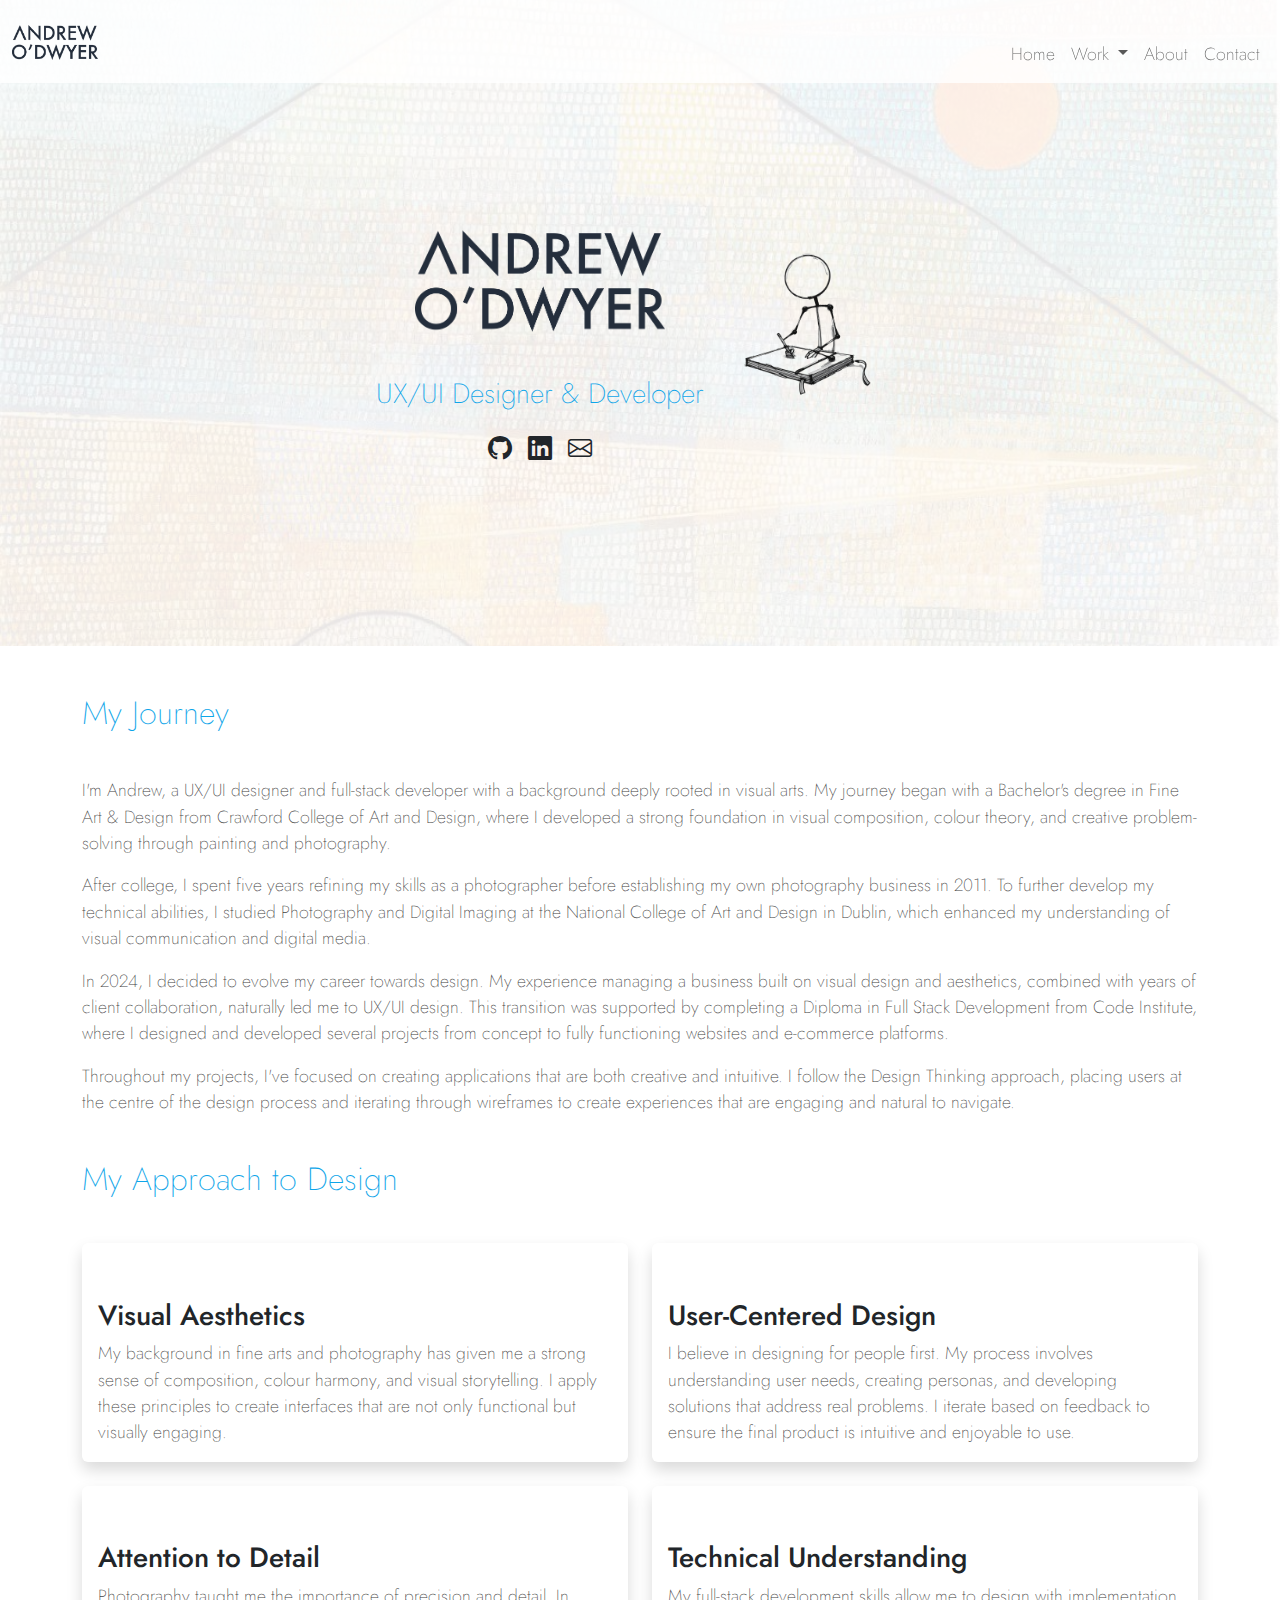
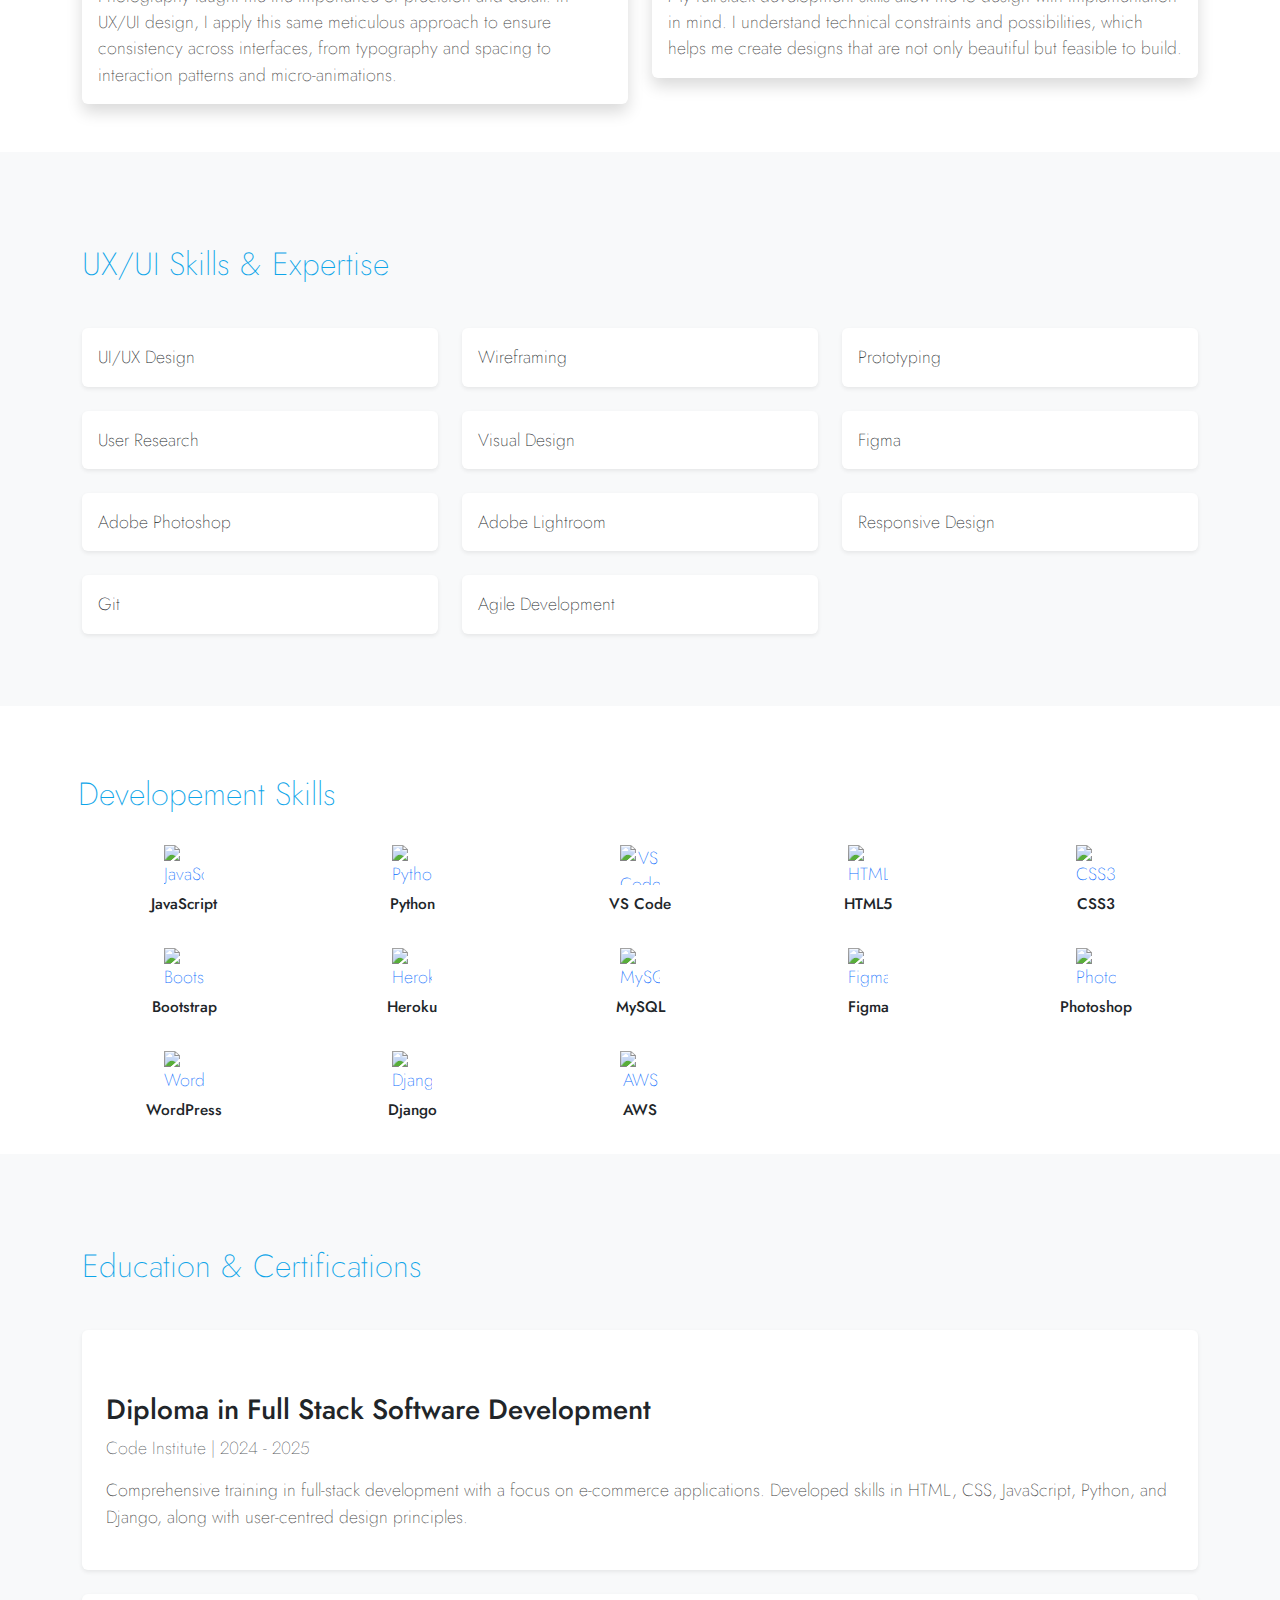
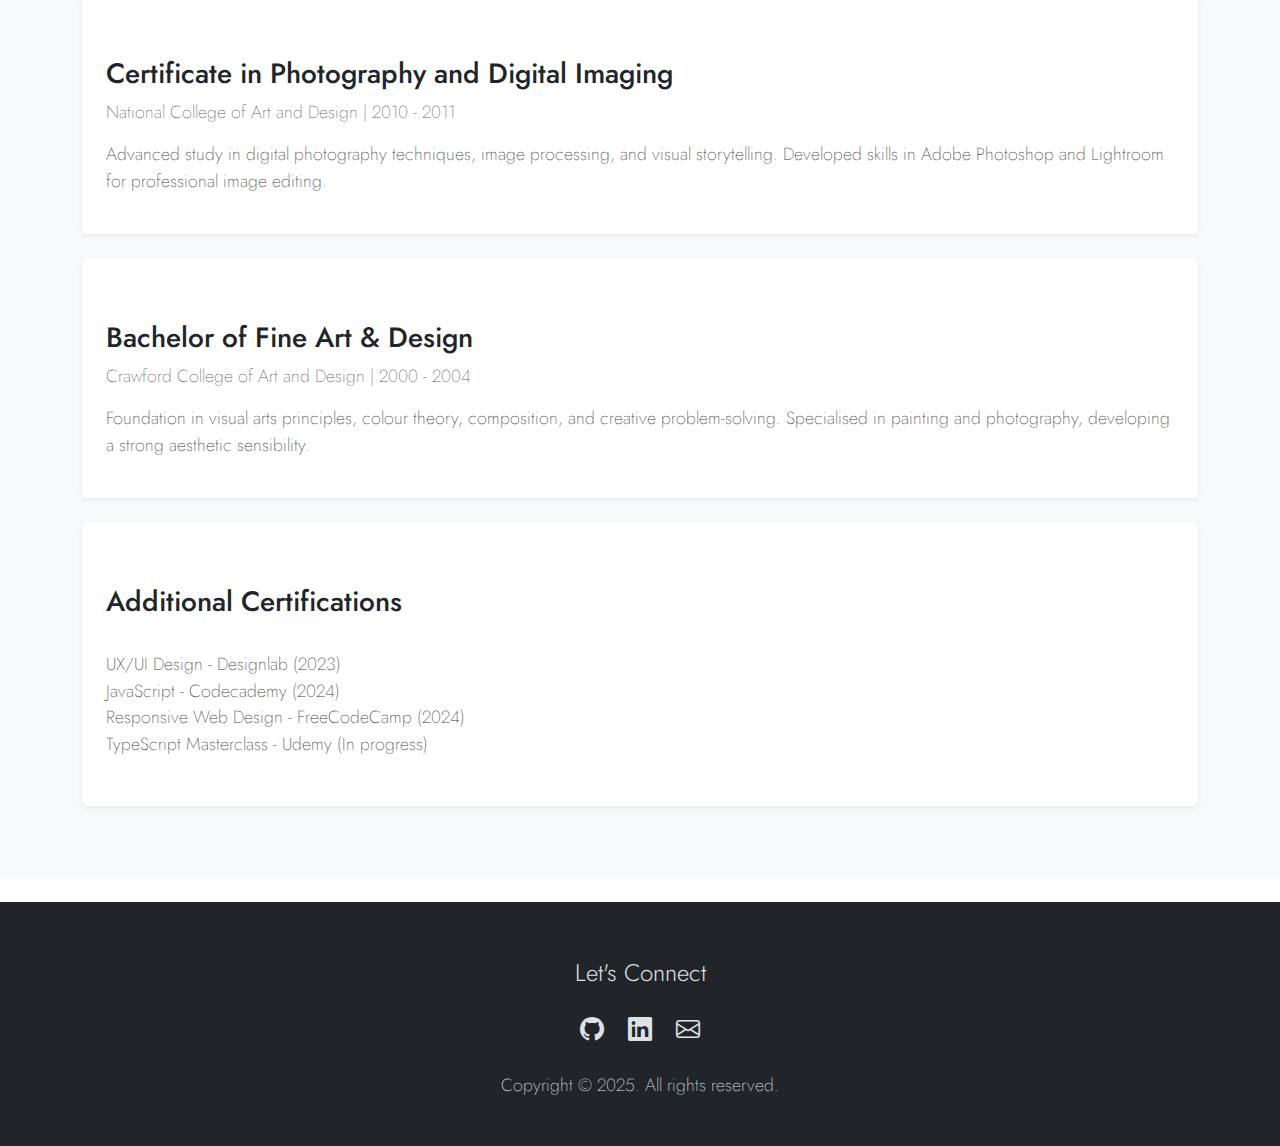
==== commit deeaec9d: "added containers to sections, changed picture, logo css for large screens, added stickman image" ====
--- a/about.html
+++ b/about.html
@@ -25,7 +25,7 @@
     <!-- Hero Section -->
     <section class="hero align-items-center hero-image-about mb-5">
         <div class="text-center pt-5">
-            <div class="logo-profile-container d-flex align-items-center justify-content-center mb-3">
+            <div class="logo-profile-container d-flex justify-content-center mb-3">
                 <img src="img/logo.png" alt="Andrew O'Dwyer" class="logo">
                 <!-- <img src="img/I.profile.a.png" alt="Andrew O'Dwyer Profile" class="profile-picture"> -->
             </div>
@@ -42,6 +42,7 @@
                 </a>
             </div>
         </div>
+          <img src="img/stickman.png" alt="stickman" class="stickman">
     </section>
 
     <main>
@@ -114,42 +115,44 @@
         </section>
 
         <!-- Skills & Expertise Section -->
-        <section class="mb-12 bg-light p-5">
-            <h2 class="fs-2 mb-6 text-primary">UX/UI Skills & Expertise</h2>
-            <div class="row row-cols-2 row-cols-md-3 g-4">
-                <div class="col">
-                    <div class="card p-3 shadow-sm">UI/UX Design</div>
-                </div>
-                <div class="col">
-                    <div class="card p-3 shadow-sm">Wireframing</div>
-                </div>
-                <div class="col">
-                    <div class="card p-3 shadow-sm">Prototyping</div>
-                </div>
-                <div class="col">
-                    <div class="card p-3 shadow-sm">User Research</div>
-                </div>
-                <div class="col">
-                    <div class="card p-3 shadow-sm">Visual Design</div>
-                </div>
-                <div class="col">
-                    <div class="card p-3 shadow-sm">Figma</div>
-                </div>
-                <div class="col">
-                    <div class="card p-3 shadow-sm">Adobe Photoshop</div>
-                </div>
-                <div class="col">
-                    <div class="card p-3 shadow-sm">Adobe Lightroom</div>
-                </div>
-                <div class="col">
-                    <div class="card p-3 shadow-sm">Responsive Design</div>
-                </div>
-                <div class="col">
-                    <div class="card p-3 shadow-sm">Git</div>
-                </div>
-                <div class="col pb-4">
-                    <div class="card p-3 shadow-sm">Agile Development</div>
-                </div>
+        <section class="bg-light p-5">
+          <div class="container">
+              <h2 class="fs-2 mb-6 text-primary">UX/UI Skills & Expertise</h2>
+              <div class="row row-cols-2 row-cols-md-3 g-4">
+                  <div class="col">
+                      <div class="card p-3 shadow-sm">UI/UX Design</div>
+                  </div>
+                  <div class="col">
+                      <div class="card p-3 shadow-sm">Wireframing</div>
+                  </div>
+                  <div class="col">
+                      <div class="card p-3 shadow-sm">Prototyping</div>
+                  </div>
+                  <div class="col">
+                      <div class="card p-3 shadow-sm">User Research</div>
+                  </div>
+                  <div class="col">
+                      <div class="card p-3 shadow-sm">Visual Design</div>
+                  </div>
+                  <div class="col">
+                      <div class="card p-3 shadow-sm">Figma</div>
+                  </div>
+                  <div class="col">
+                      <div class="card p-3 shadow-sm">Adobe Photoshop</div>
+                  </div>
+                  <div class="col">
+                      <div class="card p-3 shadow-sm">Adobe Lightroom</div>
+                  </div>
+                  <div class="col">
+                      <div class="card p-3 shadow-sm">Responsive Design</div>
+                  </div>
+                  <div class="col">
+                      <div class="card p-3 shadow-sm">Git</div>
+                  </div>
+                  <div class="col pb-4">
+                      <div class="card p-3 shadow-sm">Agile Development</div>
+                  </div>
+              </div>
             </div>
         </section>
 
@@ -264,36 +267,38 @@
         </section>
 
         <!-- Education & Certifications Section -->
-        <section class="mb-12 my-3 bg-light p-5">
-            <h2 class="fs-2 mb-6 text-primary">Education & Certifications</h2>
-            <div class="space-y-6">
-                <div class="card p-4 my-4 shadow-sm">
-                    <h3 class="card-title">Diploma in Full Stack Software Development</h3>
-                    <p class="text-muted">Code Institute | 2024 - 2025</p>
-                    <p>Comprehensive training in full-stack development with a focus on e-commerce applications. Developed skills in HTML, CSS, JavaScript, Python, and Django, along with user-centred design principles.</p>
-                </div>
-
-                <div class="card p-4 my-4 shadow-sm">
-                    <h3 class="card-title">Certificate in Photography and Digital Imaging</h3>
-                    <p class="text-muted">National College of Art and Design | 2010 - 2011</p>
-                    <p>Advanced study in digital photography techniques, image processing, and visual storytelling. Developed skills in Adobe Photoshop and Lightroom for professional image editing.</p>
-                </div>
-
-                <div class="card p-4 my-4 shadow-sm">
-                    <h3 class="card-title">Bachelor of Fine Art & Design</h3>
-                    <p class="text-muted">Crawford College of Art and Design | 2000 - 2004</p>
-                    <p>Foundation in visual arts principles, colour theory, composition, and creative problem-solving. Specialised in painting and photography, developing a strong aesthetic sensibility.</p>
-                </div>
-
-                <div class="card p-4 my-4 shadow-sm">
-                    <h3 class="card-title">Additional Certifications</h3>
-                    <ul class="list-unstyled">
-                        <li>UX/UI Design - Designlab (2023)</li>
-                        <li>JavaScript - Codecademy (2024)</li>
-                        <li>Responsive Web Design - FreeCodeCamp (2024)</li>
-                        <li>TypeScript Masterclass - Udemy (In progress)</li>
-                    </ul>
-                </div>
+        <section class="my-3 bg-light p-5">
+          <div class="container">
+              <h2 class="fs-2 mb-6 text-primary">Education & Certifications</h2>
+              <div class="space-y-6">
+                  <div class="card p-4 my-4 shadow-sm">
+                      <h3 class="card-title">Diploma in Full Stack Software Development</h3>
+                      <p class="text-muted">Code Institute | 2024 - 2025</p>
+                      <p>Comprehensive training in full-stack development with a focus on e-commerce applications. Developed skills in HTML, CSS, JavaScript, Python, and Django, along with user-centred design principles.</p>
+                  </div>
+
+                  <div class="card p-4 my-4 shadow-sm">
+                      <h3 class="card-title">Certificate in Photography and Digital Imaging</h3>
+                      <p class="text-muted">National College of Art and Design | 2010 - 2011</p>
+                      <p>Advanced study in digital photography techniques, image processing, and visual storytelling. Developed skills in Adobe Photoshop and Lightroom for professional image editing.</p>
+                  </div>
+
+                  <div class="card p-4 my-4 shadow-sm">
+                      <h3 class="card-title">Bachelor of Fine Art & Design</h3>
+                      <p class="text-muted">Crawford College of Art and Design | 2000 - 2004</p>
+                      <p>Foundation in visual arts principles, colour theory, composition, and creative problem-solving. Specialised in painting and photography, developing a strong aesthetic sensibility.</p>
+                  </div>
+
+                  <div class="card p-4 my-4 shadow-sm">
+                      <h3 class="card-title">Additional Certifications</h3>
+                      <ul class="list-unstyled">
+                          <li>UX/UI Design - Designlab (2023)</li>
+                          <li>JavaScript - Codecademy (2024)</li>
+                          <li>Responsive Web Design - FreeCodeCamp (2024)</li>
+                          <li>TypeScript Masterclass - Udemy (In progress)</li>
+                      </ul>
+                  </div>
+              </div>
             </div>
         </section>
 
--- a/css/style.css
+++ b/css/style.css
@@ -89,7 +89,8 @@
 /* Logo Settings */
 .logo {
     position: relative;
-    width: 20vw; /* Set the initial size relative to viewport width */
+    max-width: 6em;
+    min-width: 160px;
     transition: all 0.3s ease; /* Smooth transition for the resizing */
 }
 
@@ -128,6 +129,13 @@
     /* box-shadow: 0 2px 5px rgba(0,0,0,0.1); */
 }
 
+.stickman {
+    max-width: 6em;
+    min-width: 50px; /* Ensures the image doesn't get too small on mobile */
+    aspect-ratio: 1/1;
+    object-fit: cover;
+}
+
 /* .hard-shadow-1{
     border-right: 10px solid #0b6995;
     border-bottom: 10px solid #0b6995;
@@ -320,74 +328,36 @@
 }
 
 /* Logo resizes depending on the screen size (relative to font size) */
-@media (max-width: 2600px) {
-
-    .hero h3 {
-        font-size: 2.5rem; /* Smaller text on medium screens */
-    }
-    .hero p {
-        font-size: 1.8rem; /* Adjust text size */
-    }
-}
-
-@media (max-width: 1200px) {
-
-    .hero h3 {
-        font-size: 1.6rem; /* Smaller text on medium screens */
-    }
-    .hero p {
-        font-size: 1.2rem; /* Adjust text size */
-    }
-}
-
-@media (max-width: 992px) {
-    .hero h3 {
-        font-size: 1.6rem; /* Further reduce text size for smaller screens */
-    }
-    .hero p {
-        font-size: 1.2rem; /* Adjust text size */
-    }
-}
-
-@media (max-width: 768px) {
-    .navlogo {
-        max-height: 33px;
-    }
-
-    .hero h3 {
-        font-size: 1.6rem; /* Adjust text size */
-    }
-
-    .contact-section {
-        padding: 80px 0 0 0;
-    }
-
-    .card-body {
-        padding: 2rem !important;
-        font-size: small;
-    }
-    .hero p {
-        font-size: 1.2rem; /* Adjust text size */
-    }
-}
-
-@media (max-width: 480px) {
-
-    .navlogo {
-        max-height: 30px;
+@media (min-width: 766px) {
+
+    .stickman {
+        min-width: 200px;
     }
 
     .logo {
-        width: 40vw; /* Even larger logo for very small screens */
-    }
-    .hero h3 {
-        font-size: 1rem; /* Adjust text size */
-    }
-    .hero p {
-        font-size: .8rem; /* Adjust text size */
-    }
-
-    .hero {
-        max-height: 60vh;
-    }
-}
+        min-width: 250px;
+    }
+
+    .profile-picture{
+
+    }
+}
+
+@media (min-width: 1440px) {
+
+    .stickman {
+        min-width: 250px;
+    }
+
+    .logo {
+        min-width: 340px;
+    }
+
+    .profile-picture{
+        min-width: 120px;
+    }
+
+    .hero{
+        max-height: 80vh;
+    }
+}
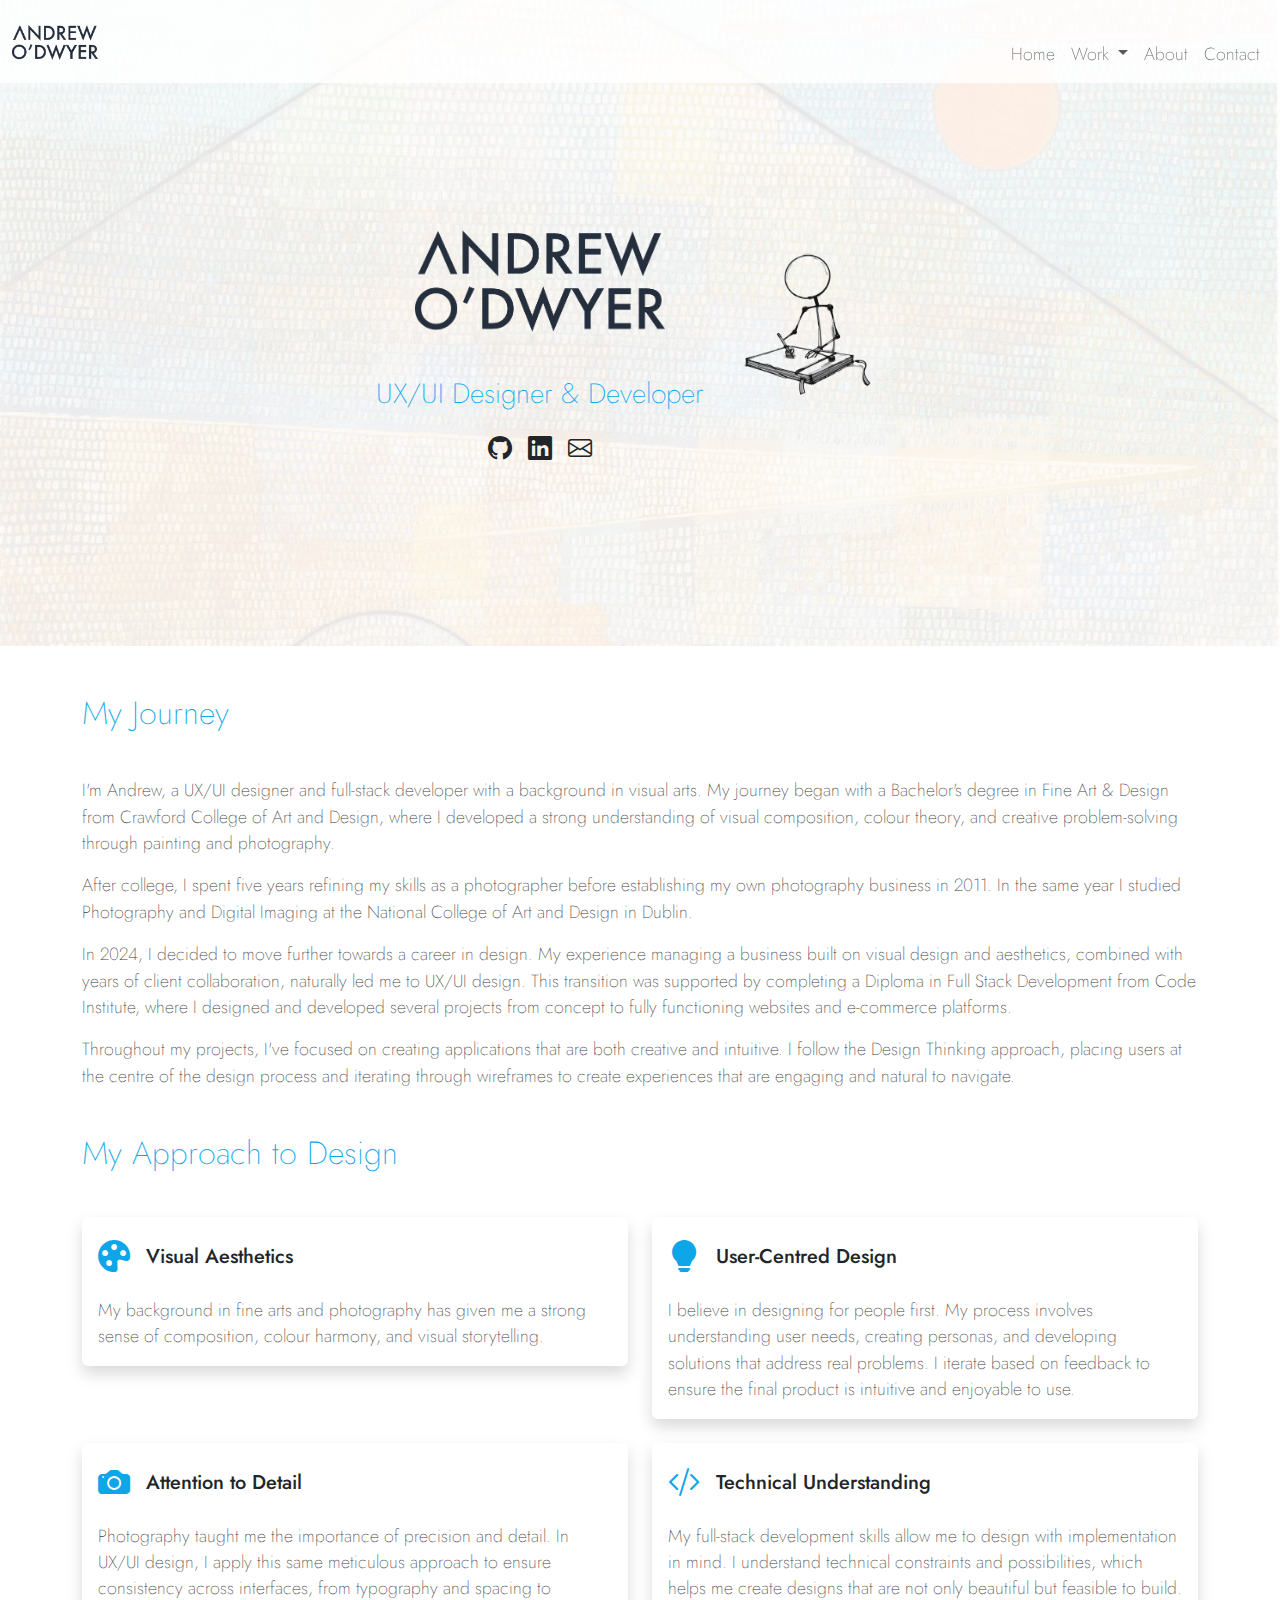
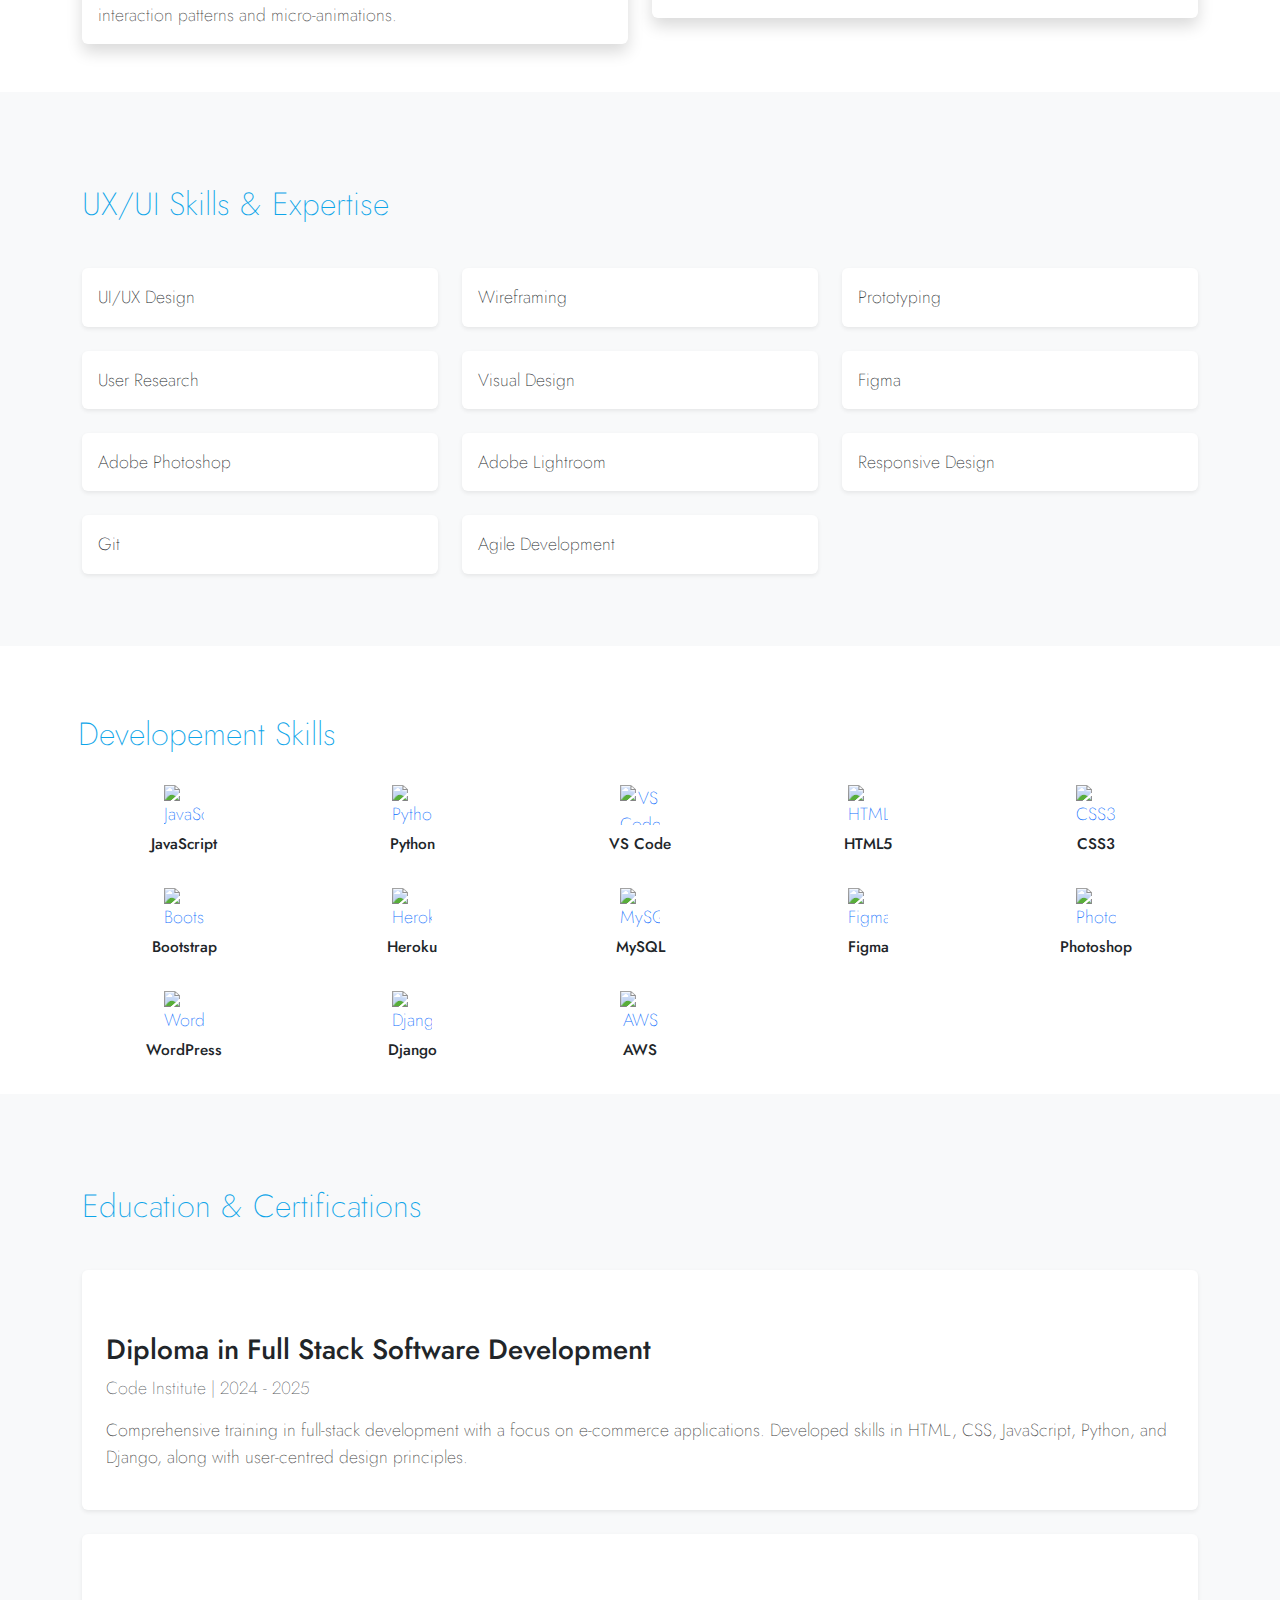
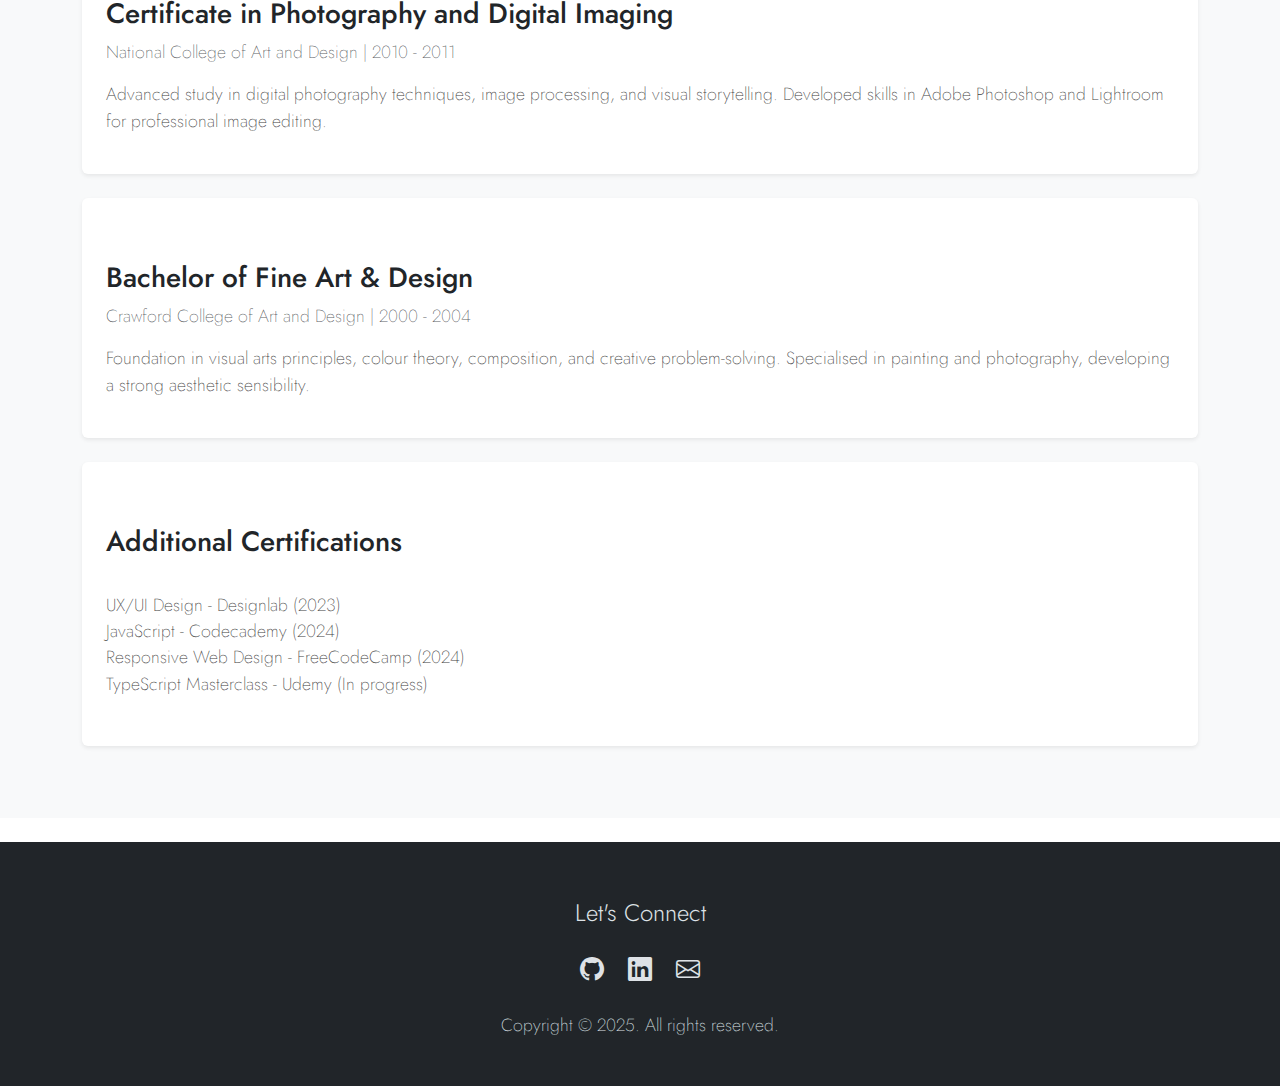
==== commit b6b4326f: "portfolio case study changes" ====
--- a/about.html
+++ b/about.html
@@ -52,14 +52,14 @@
             <h2 class="fs-2 mb-6 text-primary">My Journey</h2>
             <div class="text-muted">
                 <p>
-                    I'm Andrew, a UX/UI designer and full-stack developer with a background deeply rooted in visual arts. My
-                    journey began with a Bachelor's degree in Fine Art & Design from Crawford College of Art and Design, where I developed a strong foundation in visual composition, colour theory, and creative problem-solving through painting and photography.
+                    I'm Andrew, a UX/UI designer and full-stack developer with a background in visual arts. My
+                    journey began with a Bachelor's degree in Fine Art & Design from Crawford College of Art and Design, where I developed a strong understanding of visual composition, colour theory, and creative problem-solving through painting and photography.
                 </p>
                 <p>
-                    After college, I spent five years refining my skills as a photographer before establishing my own photography business in 2011. To further develop my technical abilities, I studied Photography and Digital Imaging at the National College of Art and Design in Dublin, which enhanced my understanding of visual communication and digital media.
+                    After college, I spent five years refining my skills as a photographer before establishing my own photography business in 2011. In the same year I studied Photography and Digital Imaging at the National College of Art and Design in Dublin.
                 </p>
                 <p>
-                    In 2024, I decided to evolve my career towards design. My experience managing a business built on visual design and aesthetics, combined with years of client collaboration, naturally led me to UX/UI design. This transition was supported by completing a Diploma in Full Stack Development from Code Institute, where I designed and developed several projects from concept to fully functioning websites and e-commerce platforms.
+                    In 2024, I decided to move further towards a career in design. My experience managing a business built on visual design and aesthetics, combined with years of client collaboration, naturally led me to UX/UI design. This transition was supported by completing a Diploma in Full Stack Development from Code Institute, where I designed and developed several projects from concept to fully functioning websites and e-commerce platforms.
                 </p>
                 <p>
                     Throughout my projects, I've focused on creating applications that are both creative and intuitive. I follow the Design Thinking approach, placing users at the centre of the design process and iterating through wireframes to create experiences that are engaging and natural to navigate.
@@ -74,17 +74,22 @@
                 <div class="col">
                     <div class="card shadow">
                         <div class="card-body p-3">
-                            <h3 class="card-title">Visual Aesthetics</h3>
+                            <div class="d-flex align-items-center mb-3">
+                              <i class="bi bi-palette-fill fs-2 me-3 text-primary"></i>
+                              <h3 class="h5 mb-0">Visual Aesthetics</h3>
+                            </div>
                             <p class="card-text">
-                                My background in fine arts and photography has given me a strong sense of composition, colour harmony, and visual storytelling. I apply these principles to create interfaces that are not only functional but visually engaging.
-                            </p>
+                                My background in fine arts and photography has given me a strong sense of composition, colour harmony, and visual storytelling.
                         </div>
                     </div>
                 </div>
                 <div class="col">
                     <div class="card shadow">
                         <div class="card-body p-3">
-                            <h3 class="card-title">User-Centered Design</h3>
+                            <div class="d-flex align-items-center mb-3">
+                              <i class="bi bi-lightbulb-fill fs-2 me-3 text-primary"></i>
+                              <h3 class="h5 mb-0">User-Centred Design</h3>
+                            </div>
                             <p class="card-text">
                                 I believe in designing for people first. My process involves understanding user needs, creating personas, and developing solutions that address real problems. I iterate based on feedback to ensure the final product is intuitive and enjoyable to use.
                             </p>
@@ -94,7 +99,10 @@
                 <div class="col">
                     <div class="card shadow">
                         <div class="card-body p-3">
-                            <h3 class="card-title">Attention to Detail</h3>
+                            <div class="d-flex align-items-center mb-3">
+                              <i class="bi bi-camera-fill fs-2 me-3 text-primary"></i>
+                              <h3 class="h5 mb-0">Attention to Detail</h3>
+                            </div>
                             <p class="card-text">
                                 Photography taught me the importance of precision and detail. In UX/UI design, I apply this same meticulous approach to ensure consistency across interfaces, from typography and spacing to interaction patterns and micro-animations.
                             </p>
@@ -104,7 +112,10 @@
                 <div class="col">
                     <div class="card shadow">
                         <div class="card-body p-3">
-                            <h3 class="card-title">Technical Understanding</h3>
+                            <div class="d-flex align-items-center mb-3">
+                              <i class="bi bi-code-slash fs-2 me-3 text-primary"></i>
+                              <h3 class="h5 mb-0">Technical Understanding</h3>
+                            </div>
                             <p class="card-text">
                                 My full-stack development skills allow me to design with implementation in mind. I understand technical constraints and possibilities, which helps me create designs that are not only beautiful but feasible to build.
                             </p>
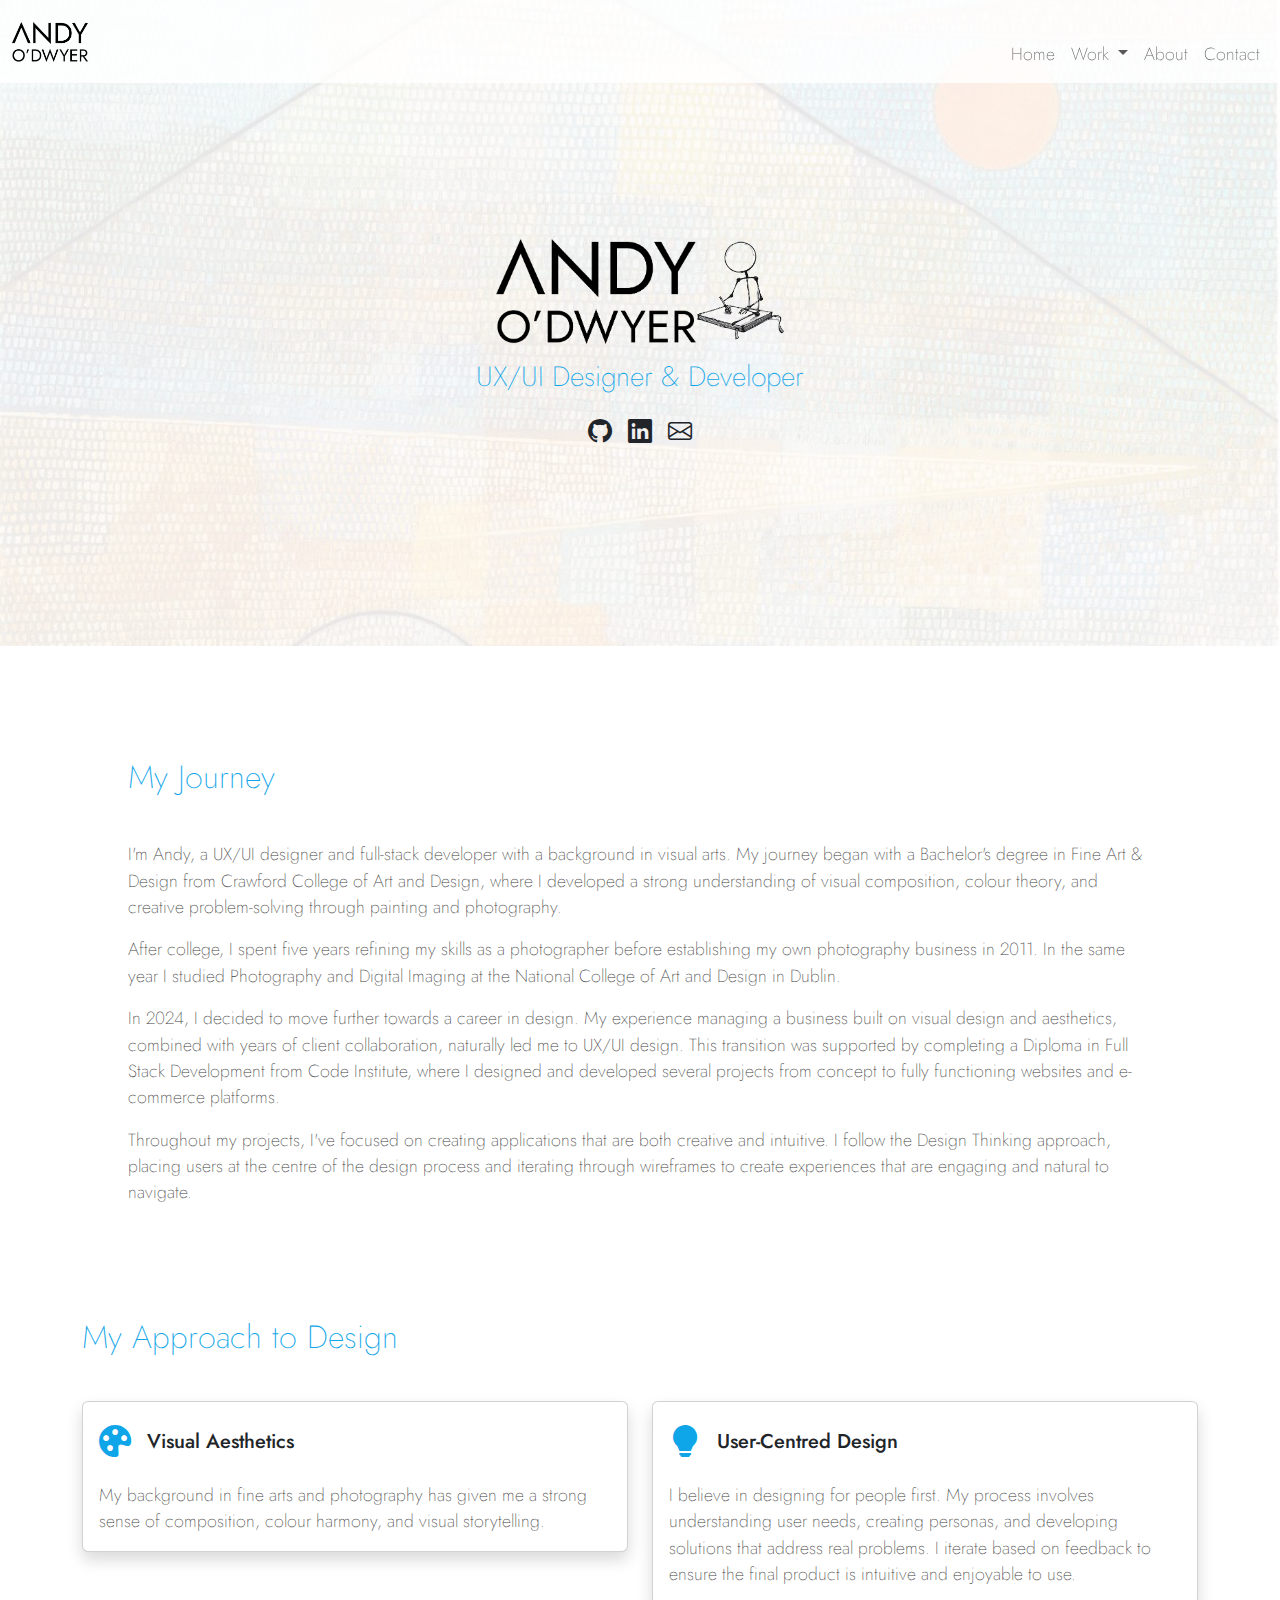
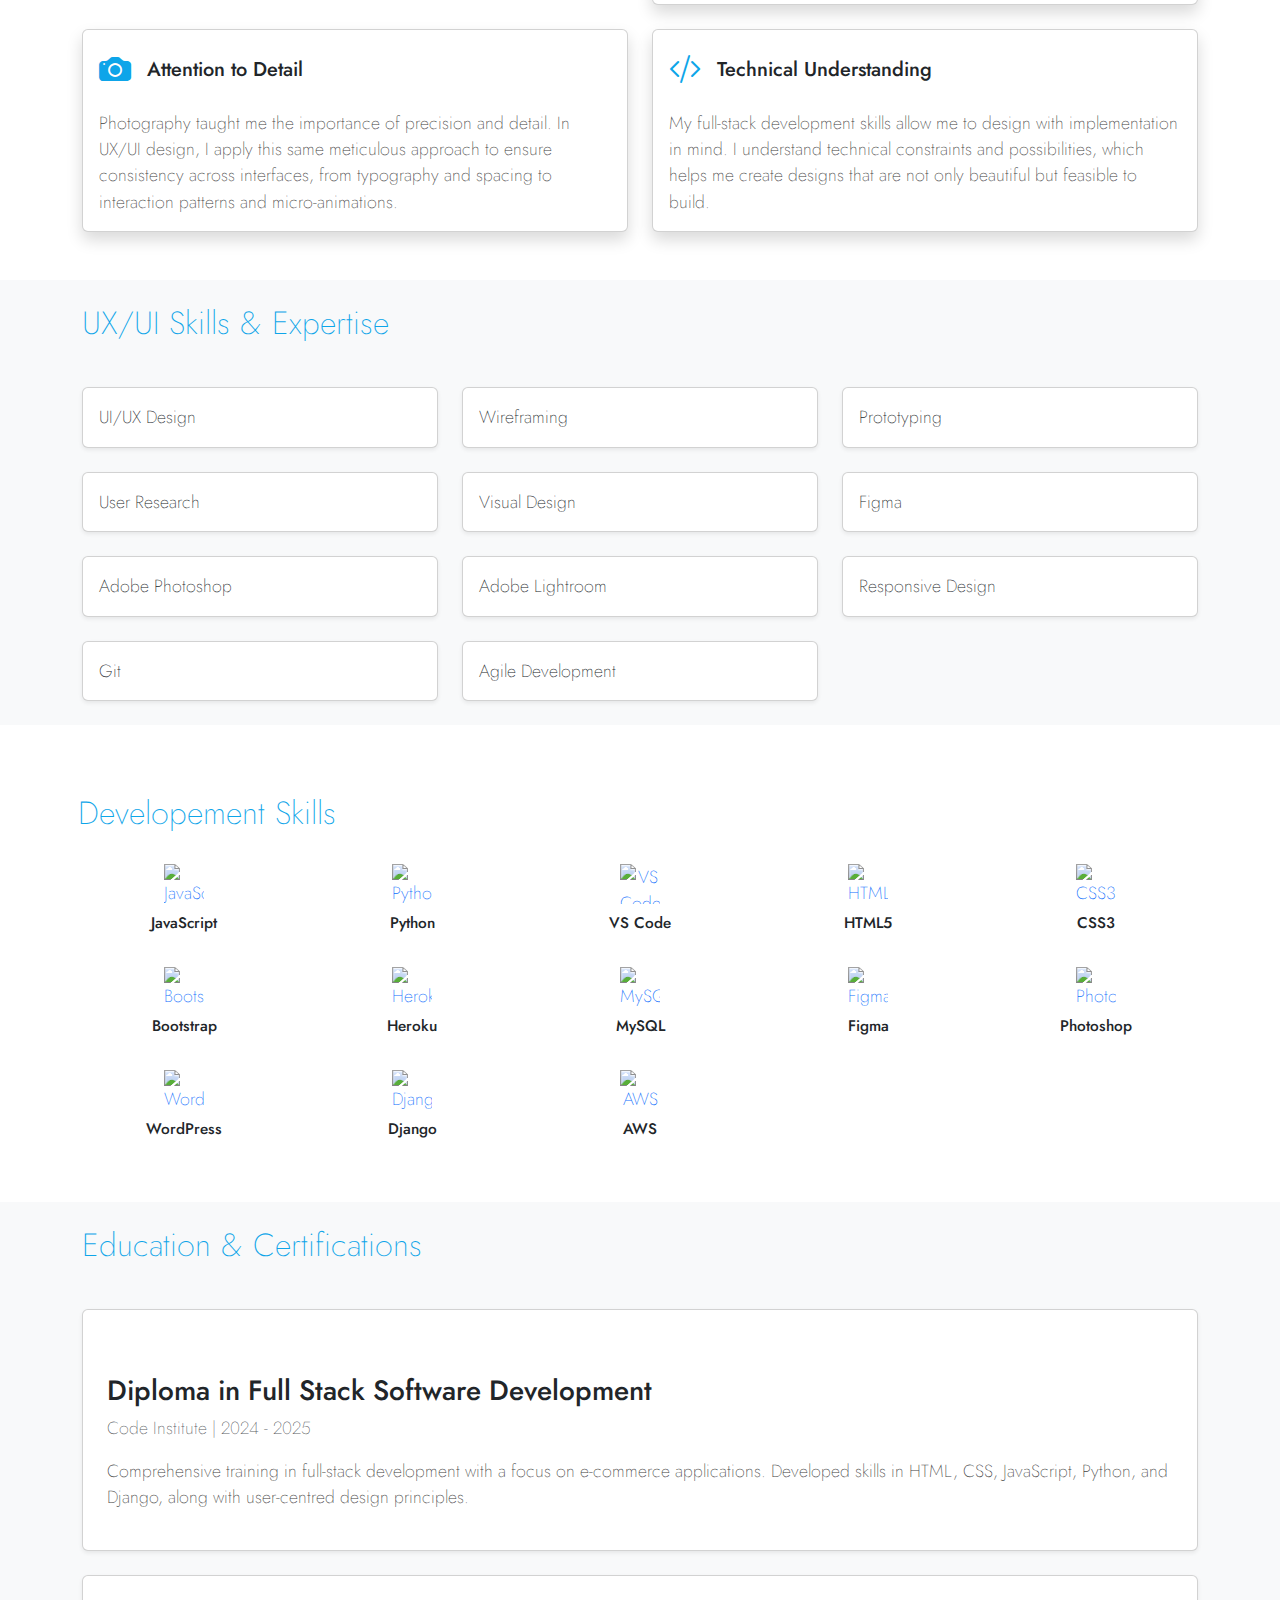
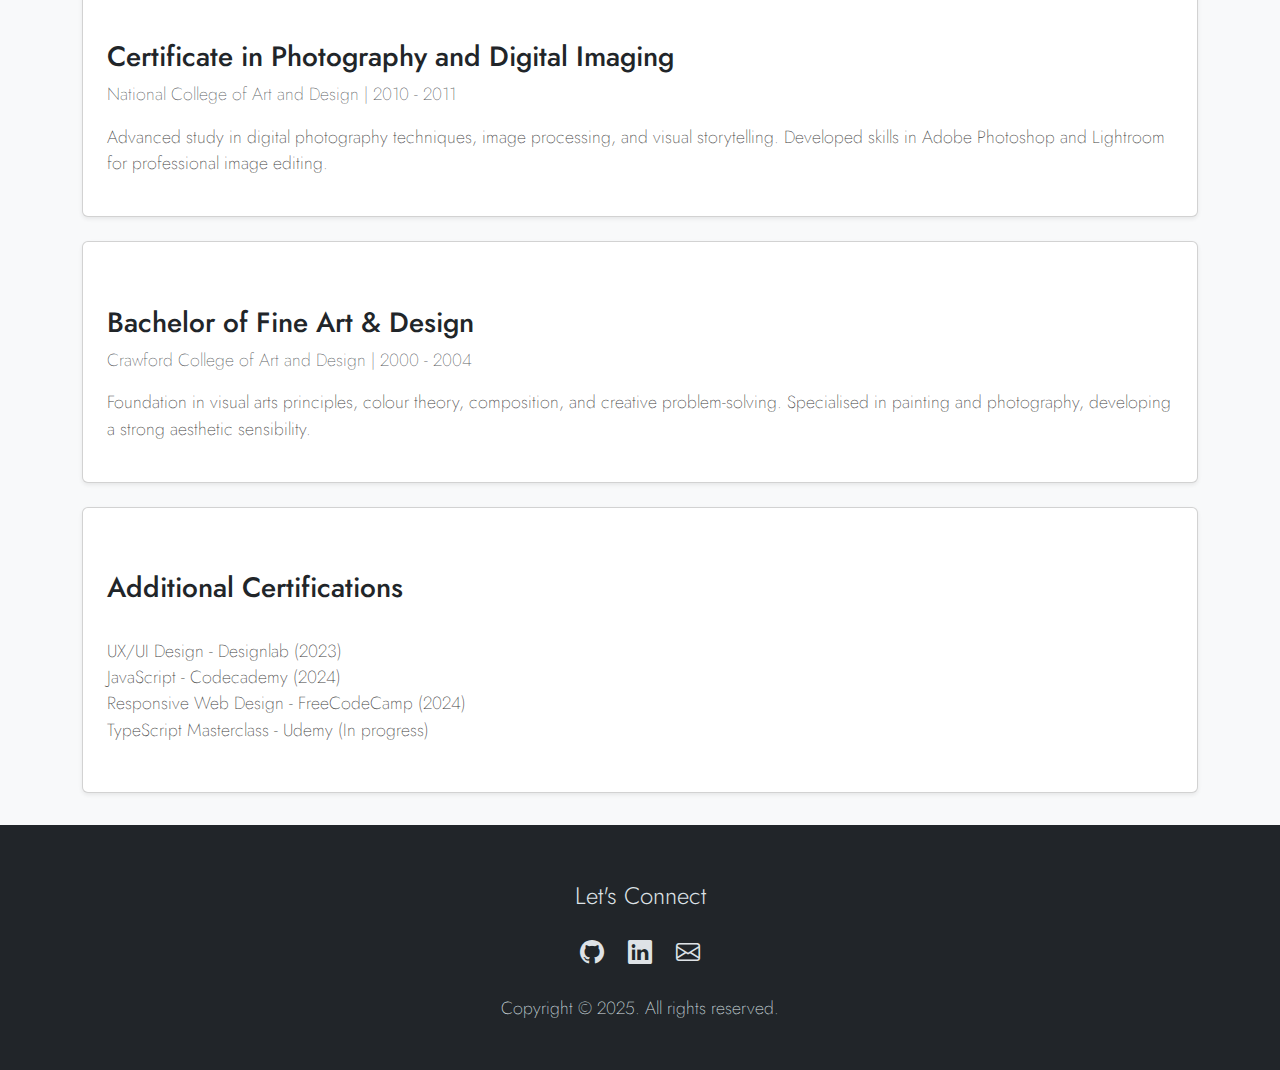
==== commit 76620def: "favicon change, name and logo chjange, update to padding and margin in about page" ====
--- a/about.html
+++ b/about.html
@@ -23,13 +23,13 @@
     <div id="nav-placeholder"></div>
 
     <!-- Hero Section -->
-    <section class="hero align-items-center hero-image-about mb-5">
+    <section class="hero align-items-center hero-image-about">
         <div class="text-center pt-5">
-            <div class="logo-profile-container d-flex justify-content-center mb-3">
-                <img src="img/logo.png" alt="Andrew O'Dwyer" class="logo">
-                <!-- <img src="img/I.profile.a.png" alt="Andrew O'Dwyer Profile" class="profile-picture"> -->
-            </div>
-            <h3 class="text-primary mb-3 thin-text">UX/UI Designer & Developer</h3>
+            <div class="logo-profile-container d-flex align-items-center justify-content-center mb-3">
+                <img src="img/ANDY_LOGO.png" alt="Andrew O'Dwyer" class="logo">
+                <img src="img/stickman.png" alt="Andrew O'Dwyer Profile" class="stickman">
+            </div>
+            <h3 class="text-primary m-3 thin-text">UX/UI Designer & Developer</h3>
             <div class="d-flex justify-content-center gap-3 py-2">
                 <a href="https://github.com/Andrewodwyer" target="_blank" rel="noopener noreferrer" class="text-decoration-none">
                     <i class="bi bi-github h4 text-dark"></i>
@@ -42,17 +42,18 @@
                 </a>
             </div>
         </div>
-          <img src="img/stickman.png" alt="stickman" class="stickman">
+
+          <!-- <img src="img/stickman.png" alt="stickman" class="stickman"> -->
     </section>
 
     <main>
 
         <!-- My Journey Section -->
-        <section class="mb-12 container my-3">
+        <section class="mb-12 padding-container my-3">
             <h2 class="fs-2 mb-6 text-primary">My Journey</h2>
             <div class="text-muted">
                 <p>
-                    I'm Andrew, a UX/UI designer and full-stack developer with a background in visual arts. My
+                    I'm Andy, a UX/UI designer and full-stack developer with a background in visual arts. My
                     journey began with a Bachelor's degree in Fine Art & Design from Crawford College of Art and Design, where I developed a strong understanding of visual composition, colour theory, and creative problem-solving through painting and photography.
                 </p>
                 <p>
@@ -126,9 +127,9 @@
         </section>
 
         <!-- Skills & Expertise Section -->
-        <section class="bg-light p-5">
+        <section class="bg-light">
           <div class="container">
-              <h2 class="fs-2 mb-6 text-primary">UX/UI Skills & Expertise</h2>
+              <h2 class="fs-2 mb-6 text-primary pt-4">UX/UI Skills & Expertise</h2>
               <div class="row row-cols-2 row-cols-md-3 g-4">
                   <div class="col">
                       <div class="card p-3 shadow-sm">UI/UX Design</div>
@@ -278,9 +279,9 @@
         </section>
 
         <!-- Education & Certifications Section -->
-        <section class="my-3 bg-light p-5">
+        <section class="pb-2 bg-light">
           <div class="container">
-              <h2 class="fs-2 mb-6 text-primary">Education & Certifications</h2>
+              <h2 class="fs-2 mb-6 text-primary pt-4">Education & Certifications</h2>
               <div class="space-y-6">
                   <div class="card p-4 my-4 shadow-sm">
                       <h3 class="card-title">Diploma in Full Stack Software Development</h3>
--- a/css/style.css
+++ b/css/style.css
@@ -63,7 +63,7 @@
 
 
 .padding-container {
-    padding: 4% 15%;
+    padding: 4% 10%;
 }
 
 /* Custom padding for sections */
@@ -90,7 +90,7 @@
 .logo {
     position: relative;
     max-width: 6em;
-    min-width: 160px;
+    min-width: 120px;
     transition: all 0.3s ease; /* Smooth transition for the resizing */
 }
 
@@ -130,9 +130,8 @@
 }
 
 .stickman {
-    max-width: 6em;
-    min-width: 50px; /* Ensures the image doesn't get too small on mobile */
-    aspect-ratio: 1/1;
+    max-width: 3.2em;
+    min-width: 30px; /* Ensures the image doesn't get too small on mobile */
     object-fit: cover;
 }
 
@@ -226,10 +225,9 @@
 }
 
 
-.card {
+/* .card {
     border: none;
-    /* border-radius: 15px; */
-}
+} */
 
 /* Increase the size of the background and the space around the icon */
 .carousel-control-prev-icon,
@@ -327,33 +325,28 @@
         background-size: cover;
 }
 
-/* Logo resizes depending on the screen size (relative to font size) */
 @media (min-width: 766px) {
 
     .stickman {
+        min-width: 5em;
+    }
+
+    .logo {
         min-width: 200px;
     }
+}
+
+@media (min-width: 1440px) {
+
+    /* .stickman {
+        min-width: 250px;
+    } */
 
     .logo {
         min-width: 250px;
     }
 
     .profile-picture{
-
-    }
-}
-
-@media (min-width: 1440px) {
-
-    .stickman {
-        min-width: 250px;
-    }
-
-    .logo {
-        min-width: 340px;
-    }
-
-    .profile-picture{
         min-width: 120px;
     }
 
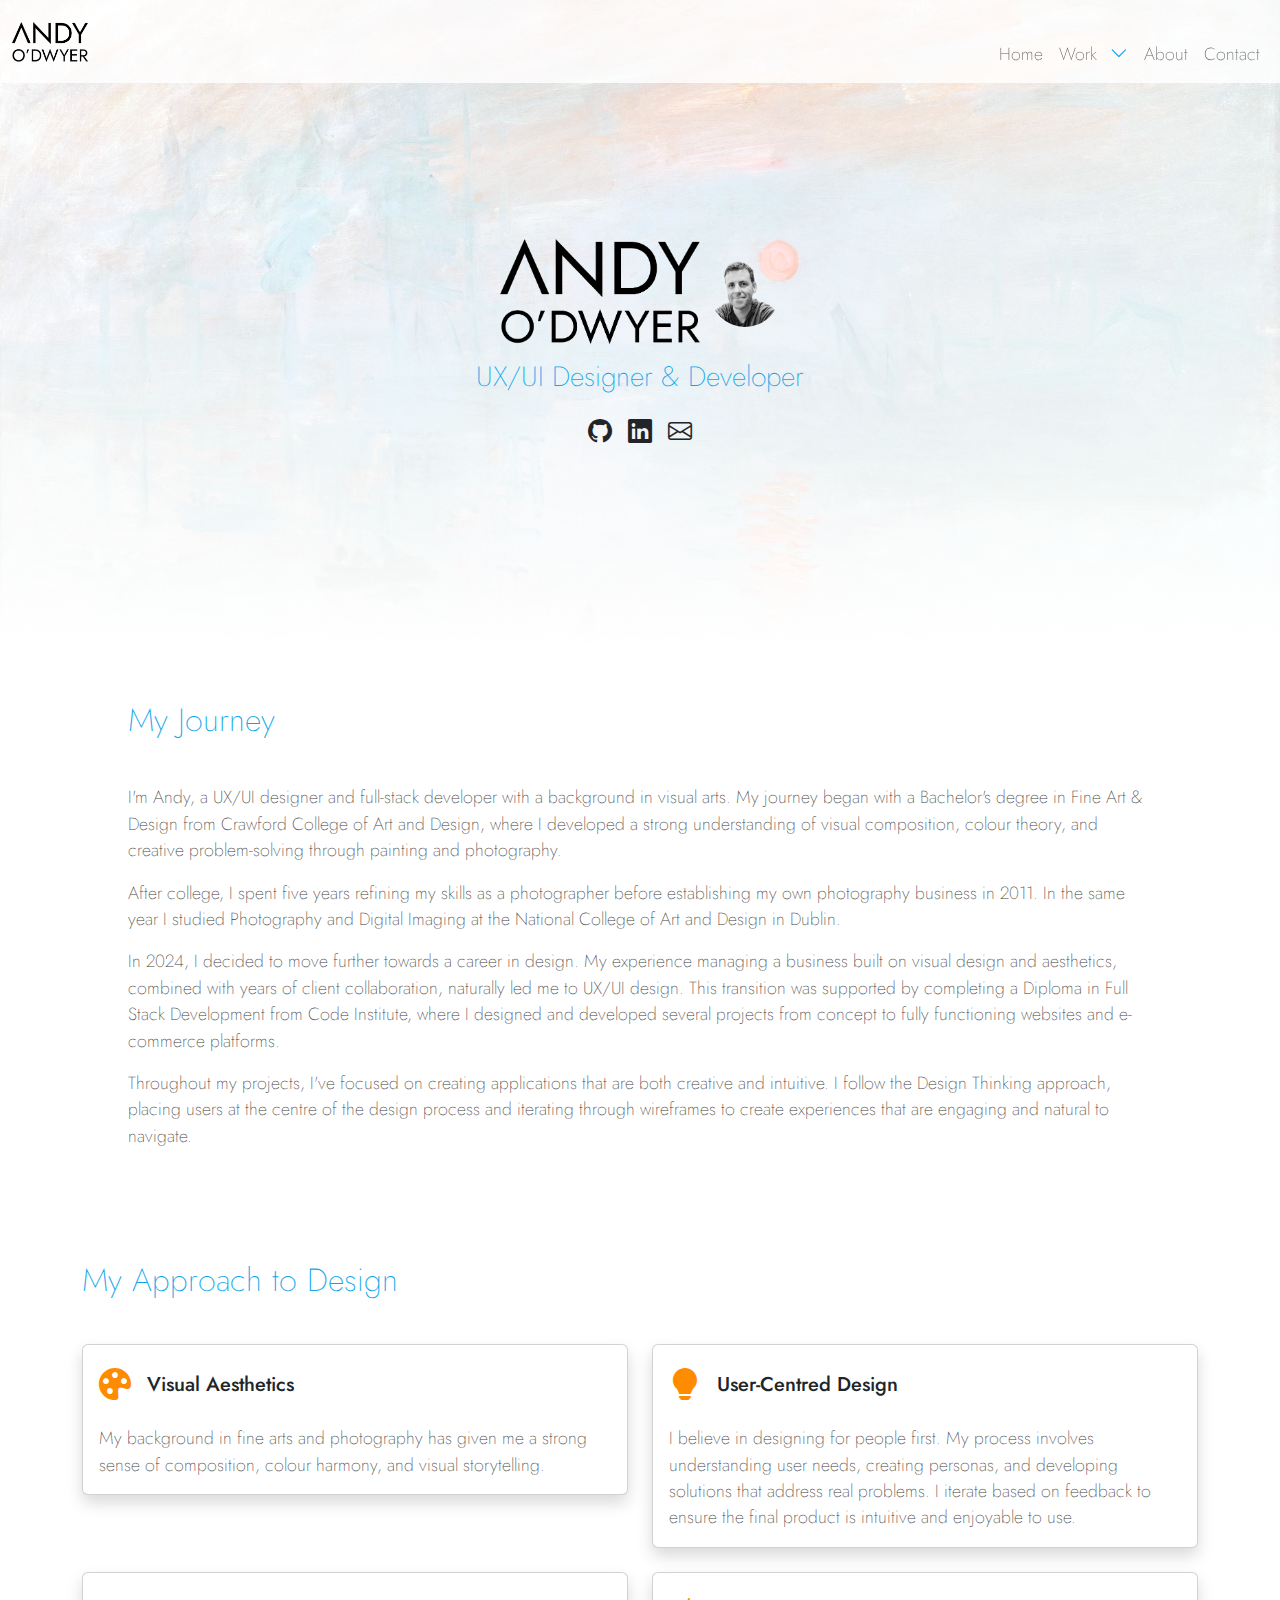
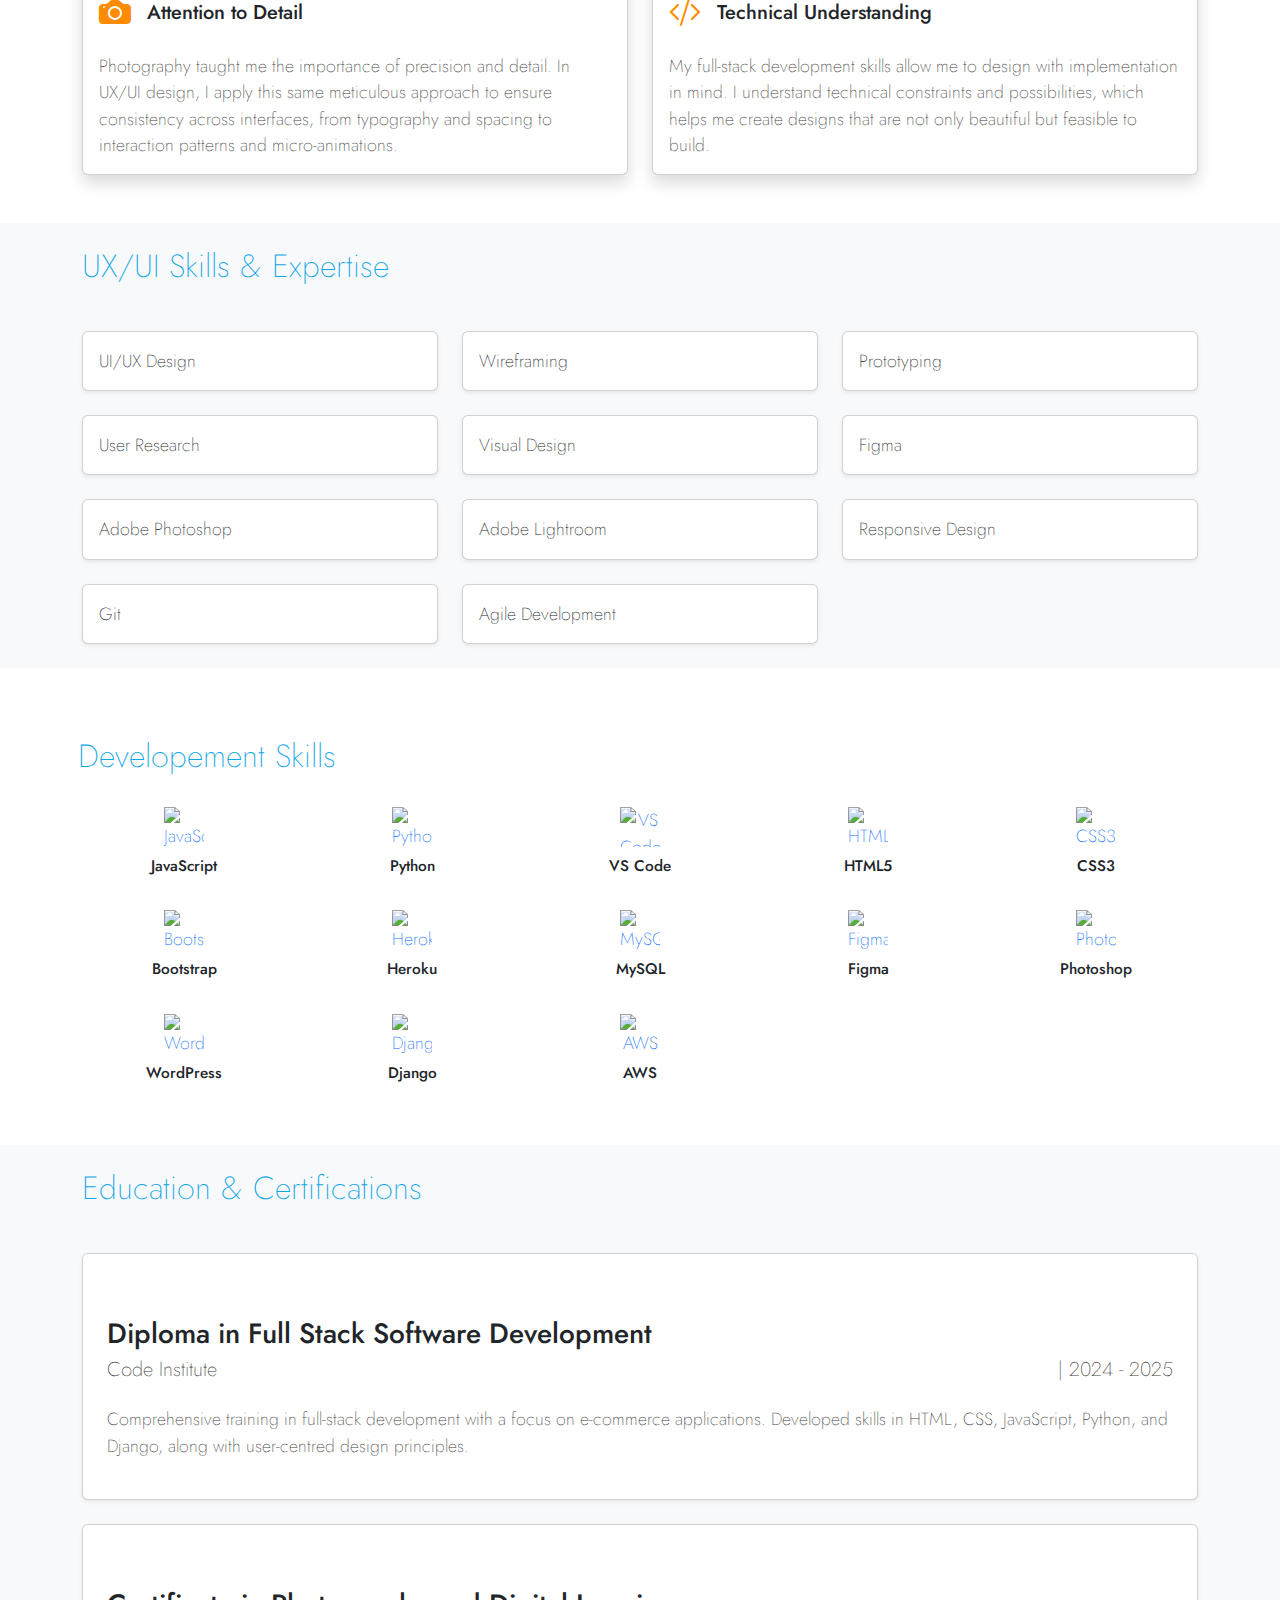
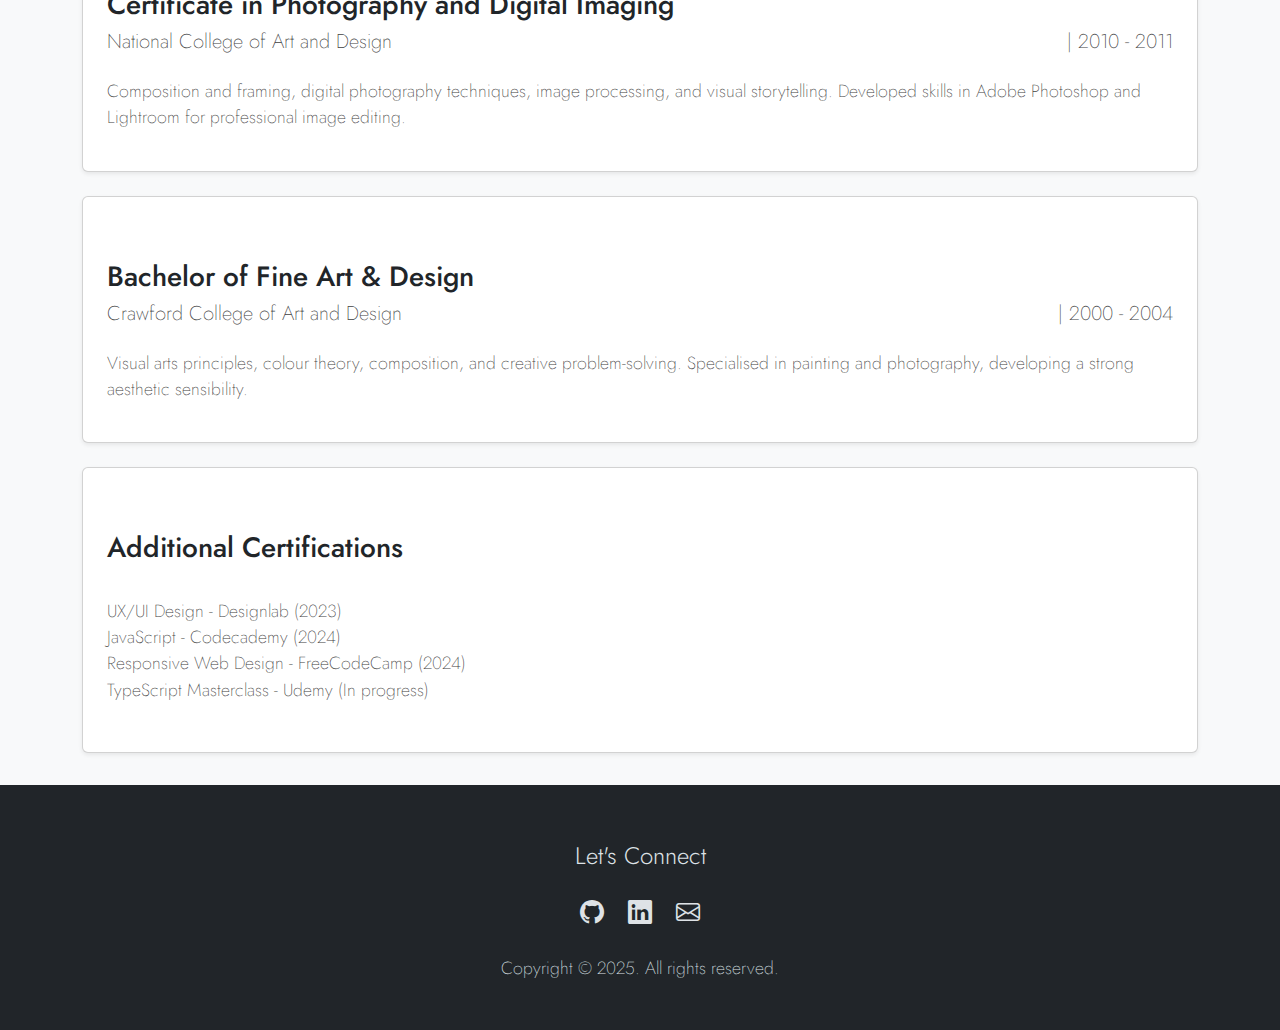
==== commit 8cfe3603: "text in portfolio pages and about section" ====
--- a/about.html
+++ b/about.html
@@ -27,7 +27,7 @@
         <div class="text-center pt-5">
             <div class="logo-profile-container d-flex align-items-center justify-content-center mb-3">
                 <img src="img/ANDY_LOGO.png" alt="Andrew O'Dwyer" class="logo">
-                <img src="img/stickman.png" alt="Andrew O'Dwyer Profile" class="stickman">
+                <img src="img/I.profile.b.png" alt="Andrew O'Dwyer Profile" class="profile-picture">
             </div>
             <h3 class="text-primary m-3 thin-text">UX/UI Designer & Developer</h3>
             <div class="d-flex justify-content-center gap-3 py-2">
@@ -49,8 +49,8 @@
     <main>
 
         <!-- My Journey Section -->
-        <section class="mb-12 padding-container my-3">
-            <h2 class="fs-2 mb-6 text-primary">My Journey</h2>
+        <section class="mb-12 padding-container">
+            <h2 class="fs-2 mt-1 text-primary">My Journey</h2>
             <div class="text-muted">
                 <p>
                     I'm Andy, a UX/UI designer and full-stack developer with a background in visual arts. My
@@ -76,7 +76,7 @@
                     <div class="card shadow">
                         <div class="card-body p-3">
                             <div class="d-flex align-items-center mb-3">
-                              <i class="bi bi-palette-fill fs-2 me-3 text-primary"></i>
+                              <i class="bi bi-palette-fill fs-2 me-3 orange"></i>
                               <h3 class="h5 mb-0">Visual Aesthetics</h3>
                             </div>
                             <p class="card-text">
@@ -88,7 +88,7 @@
                     <div class="card shadow">
                         <div class="card-body p-3">
                             <div class="d-flex align-items-center mb-3">
-                              <i class="bi bi-lightbulb-fill fs-2 me-3 text-primary"></i>
+                              <i class="bi bi-lightbulb-fill fs-2 me-3 orange"></i>
                               <h3 class="h5 mb-0">User-Centred Design</h3>
                             </div>
                             <p class="card-text">
@@ -101,7 +101,7 @@
                     <div class="card shadow">
                         <div class="card-body p-3">
                             <div class="d-flex align-items-center mb-3">
-                              <i class="bi bi-camera-fill fs-2 me-3 text-primary"></i>
+                              <i class="bi bi-camera-fill fs-2 me-3 orange"></i>
                               <h3 class="h5 mb-0">Attention to Detail</h3>
                             </div>
                             <p class="card-text">
@@ -114,7 +114,7 @@
                     <div class="card shadow">
                         <div class="card-body p-3">
                             <div class="d-flex align-items-center mb-3">
-                              <i class="bi bi-code-slash fs-2 me-3 text-primary"></i>
+                              <i class="bi bi-code-slash fs-2 me-3 orange"></i>
                               <h3 class="h5 mb-0">Technical Understanding</h3>
                             </div>
                             <p class="card-text">
@@ -281,24 +281,34 @@
         <!-- Education & Certifications Section -->
         <section class="pb-2 bg-light">
           <div class="container">
-              <h2 class="fs-2 mb-6 text-primary pt-4">Education & Certifications</h2>
+              <h2 class="fs-2 text-primary pt-4">Education & Certifications</h2>
               <div class="space-y-6">
                   <div class="card p-4 my-4 shadow-sm">
                       <h3 class="card-title">Diploma in Full Stack Software Development</h3>
-                      <p class="text-muted">Code Institute | 2024 - 2025</p>
-                      <p>Comprehensive training in full-stack development with a focus on e-commerce applications. Developed skills in HTML, CSS, JavaScript, Python, and Django, along with user-centred design principles.</p>
+                      <div class="d-flex justify-content-between flex-wrap">
+                        <h5 class="thin-text mt-0 mb-4 font-weight-semibold">Code Institute </h5> 
+                        <h5 class="float-end mt-0 mb-4 thin-text">| 2024 - 2025</h5>
+                        <p>Comprehensive training in full-stack development with a focus on e-commerce applications. Developed skills in HTML, CSS, JavaScript, Python, and Django, along with user-centred design principles.</p>
+                      </div>
                   </div>
 
                   <div class="card p-4 my-4 shadow-sm">
                       <h3 class="card-title">Certificate in Photography and Digital Imaging</h3>
-                      <p class="text-muted">National College of Art and Design | 2010 - 2011</p>
-                      <p>Advanced study in digital photography techniques, image processing, and visual storytelling. Developed skills in Adobe Photoshop and Lightroom for professional image editing.</p>
+                      <div class="d-flex justify-content-between flex-wrap">
+                        <h5 class="thin-text mt-0 mb-4 font-weight-semibold">National College of Art and Design </h5> 
+                        <h5 class="float-end mt-0 mb-4 thin-text">| 2010 - 2011</h5>
+                        <p>Composition and framing, digital photography techniques, image processing, and visual storytelling. Developed skills in Adobe Photoshop and Lightroom for professional image editing.</p>
+                      </div>
+                    </div>
                   </div>
 
                   <div class="card p-4 my-4 shadow-sm">
-                      <h3 class="card-title">Bachelor of Fine Art & Design</h3>
-                      <p class="text-muted">Crawford College of Art and Design | 2000 - 2004</p>
-                      <p>Foundation in visual arts principles, colour theory, composition, and creative problem-solving. Specialised in painting and photography, developing a strong aesthetic sensibility.</p>
+                    <h3 class="card-title">Bachelor of Fine Art & Design</h3>
+                    <div class="d-flex justify-content-between flex-wrap">
+                      <h5 class="thin-text mt-0 mb-4 font-weight-semibold">Crawford College of Art and Design  </h5> 
+                      <h5 class="float-end mt-0 mb-4 thin-text">| 2000 - 2004</h5>
+                      <p>Visual arts principles, colour theory, composition, and creative problem-solving. Specialised in painting and photography, developing a strong aesthetic sensibility.</p>
+                    </div>
                   </div>
 
                   <div class="card p-4 my-4 shadow-sm">
--- a/css/style.css
+++ b/css/style.css
@@ -51,6 +51,10 @@
 
 .blue {
     background-color: #032855;
+}
+
+.orange {
+    color: #FF8C00;
 }
 
 .bg-light-2 {
@@ -174,6 +178,17 @@
     background-color: rgba(255, 255, 255, 0.804);
 }
 
+/* Hide the default dropdown caret icon */
+.nav-item .dropdown-toggle::after {
+    display: none; /* This hides the default arrow */
+}
+  
+/* Optional: Apply a rotation effect for the custom icon when the dropdown is opened */
+.nav-item .dropdown-toggle[aria-expanded="true"] .animated-arrow {
+    transform: rotate(180deg); /* Rotate arrow when dropdown is open */
+}
+  
+
 /* .craft-bar {
     width: 100%;
     background-color: rgba(255, 255, 255, 0.804);
@@ -192,8 +207,8 @@
 }
 
 .hero-image-about{
-    background: linear-gradient(rgba(255, 255, 255, 0.9), rgba(255, 255, 255, .9)), 
-    url('../img/background_card.jpg') no-repeat center center fixed;
+    background: linear-gradient(rgba(255, 255, 255, 0.6), rgba(255, 255, 255, 1)), 
+    url('../img/Monet_Sunrise.jpg') no-repeat center center fixed;
     background-size: cover;
     height: calc(90vh - 164px); 
     display: flex;
@@ -347,7 +362,7 @@
     }
 
     .profile-picture{
-        min-width: 120px;
+        min-width: 80px;
     }
 
     .hero{
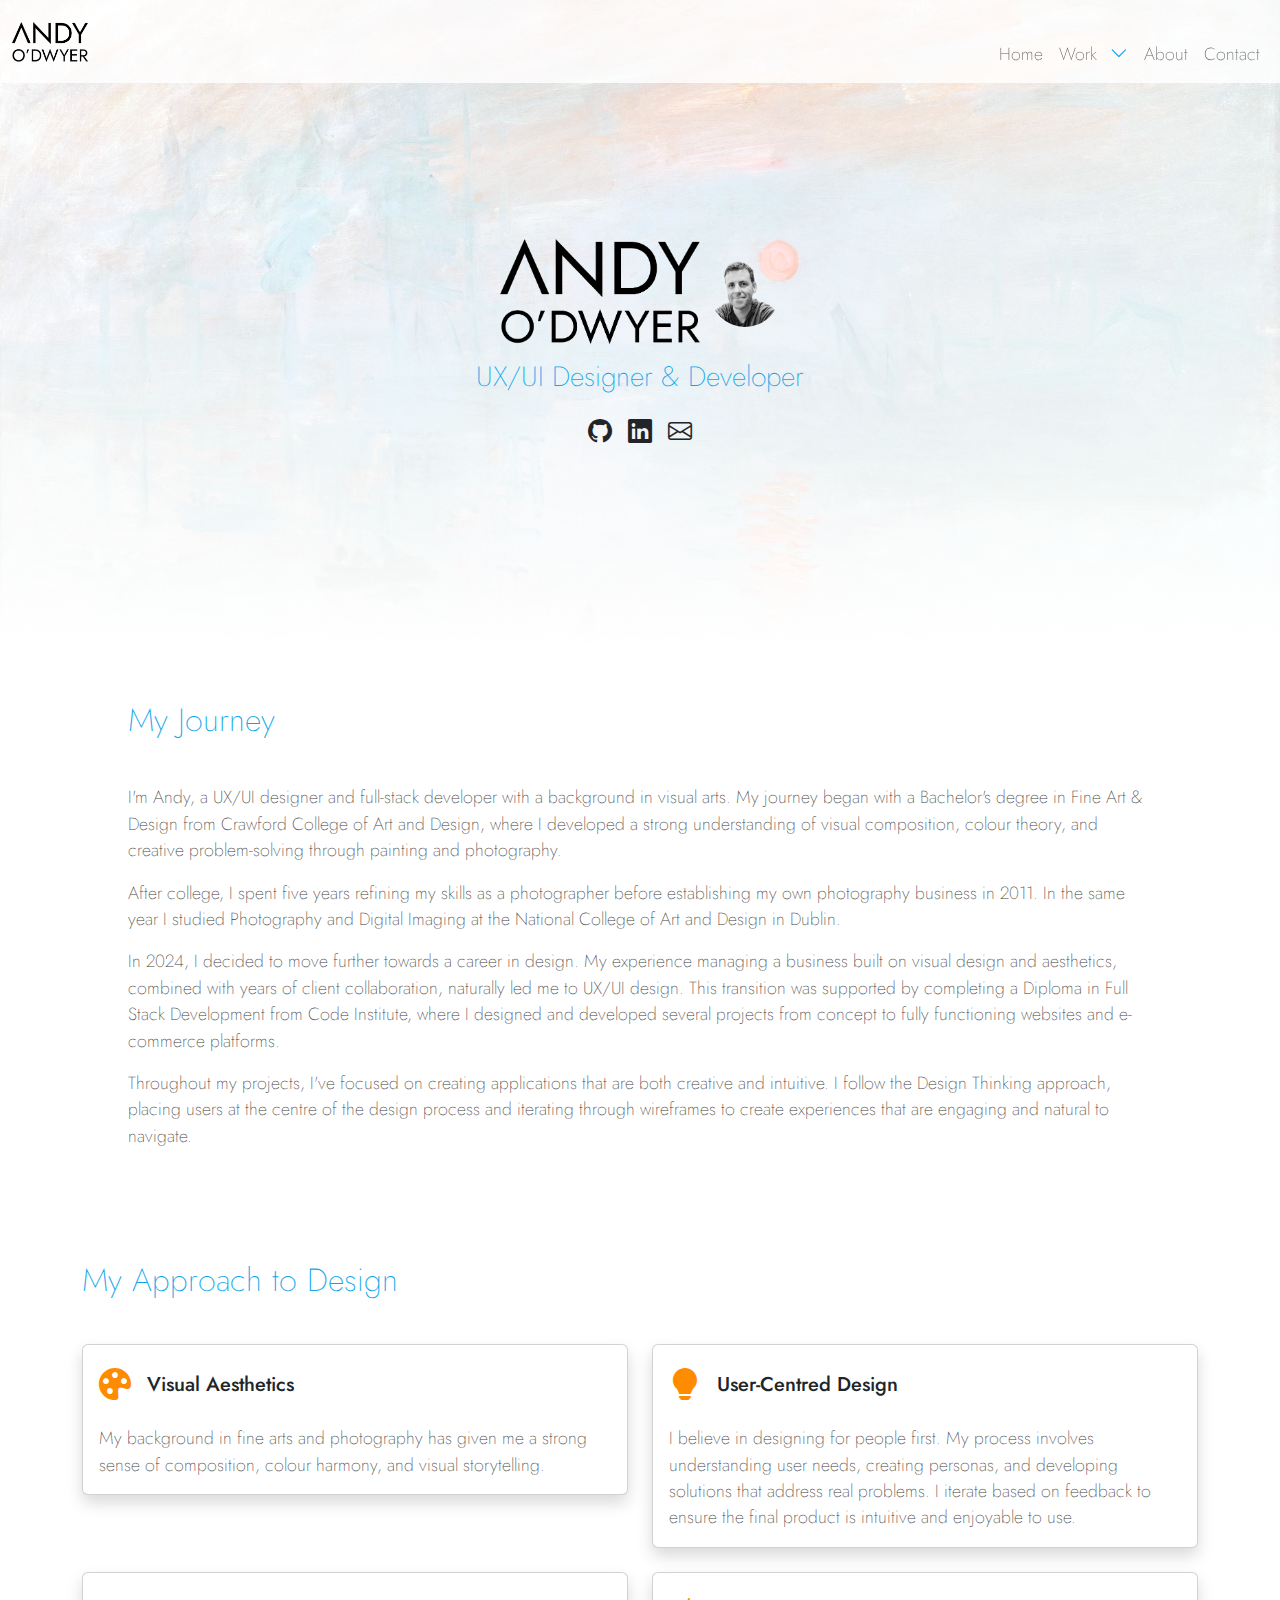
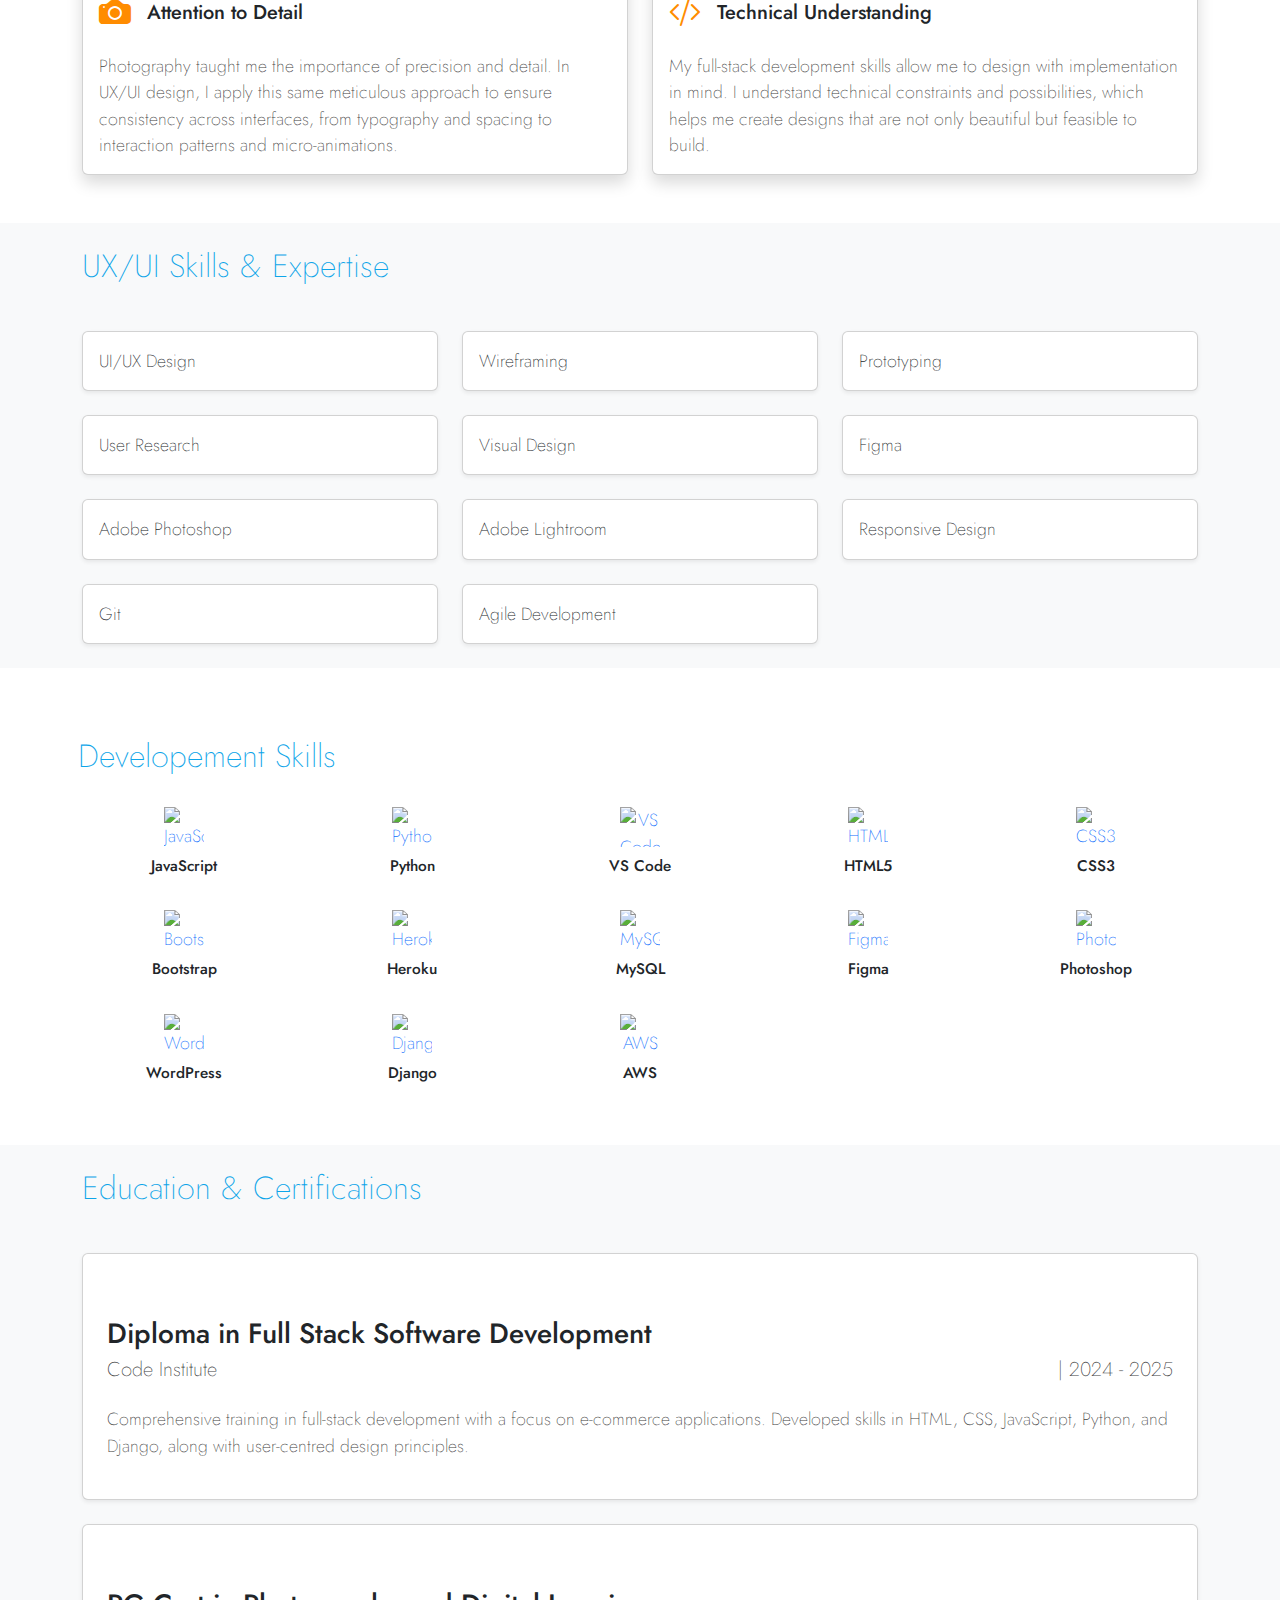
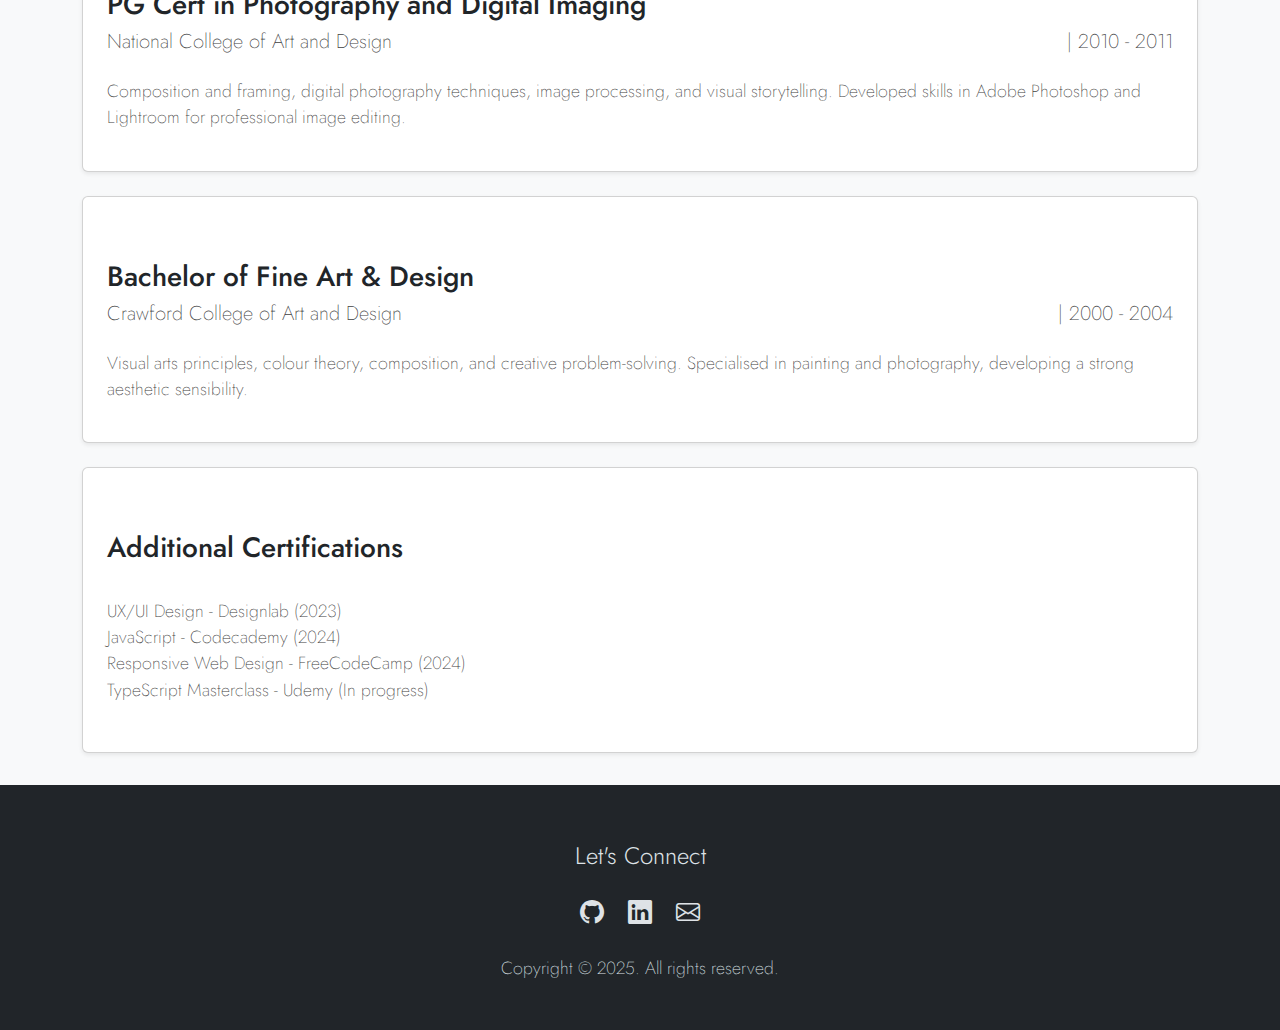
==== commit d1b8e71f: "change of cert in about page" ====
--- a/about.html
+++ b/about.html
@@ -293,7 +293,7 @@
                   </div>
 
                   <div class="card p-4 my-4 shadow-sm">
-                      <h3 class="card-title">Certificate in Photography and Digital Imaging</h3>
+                      <h3 class="card-title">PG Cert in Photography and Digital Imaging</h3>
                       <div class="d-flex justify-content-between flex-wrap">
                         <h5 class="thin-text mt-0 mb-4 font-weight-semibold">National College of Art and Design </h5> 
                         <h5 class="float-end mt-0 mb-4 thin-text">| 2010 - 2011</h5>
